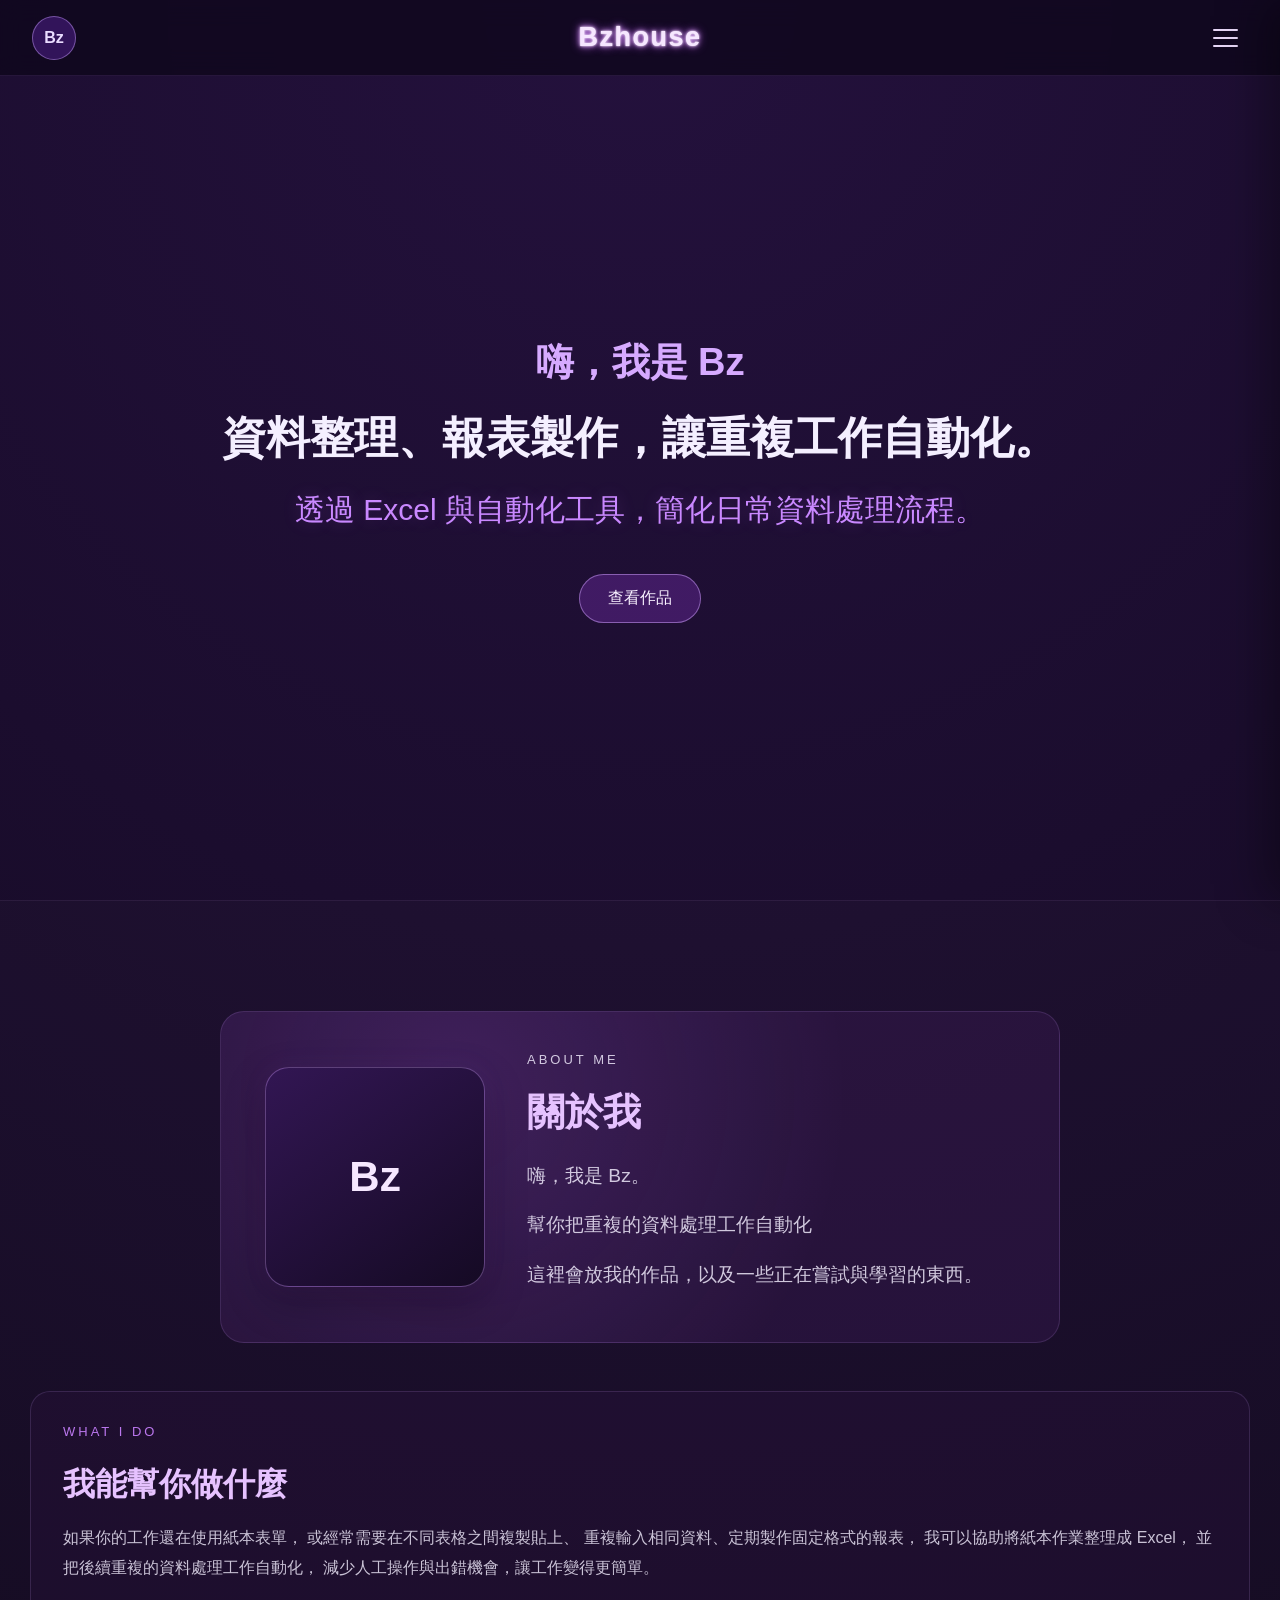
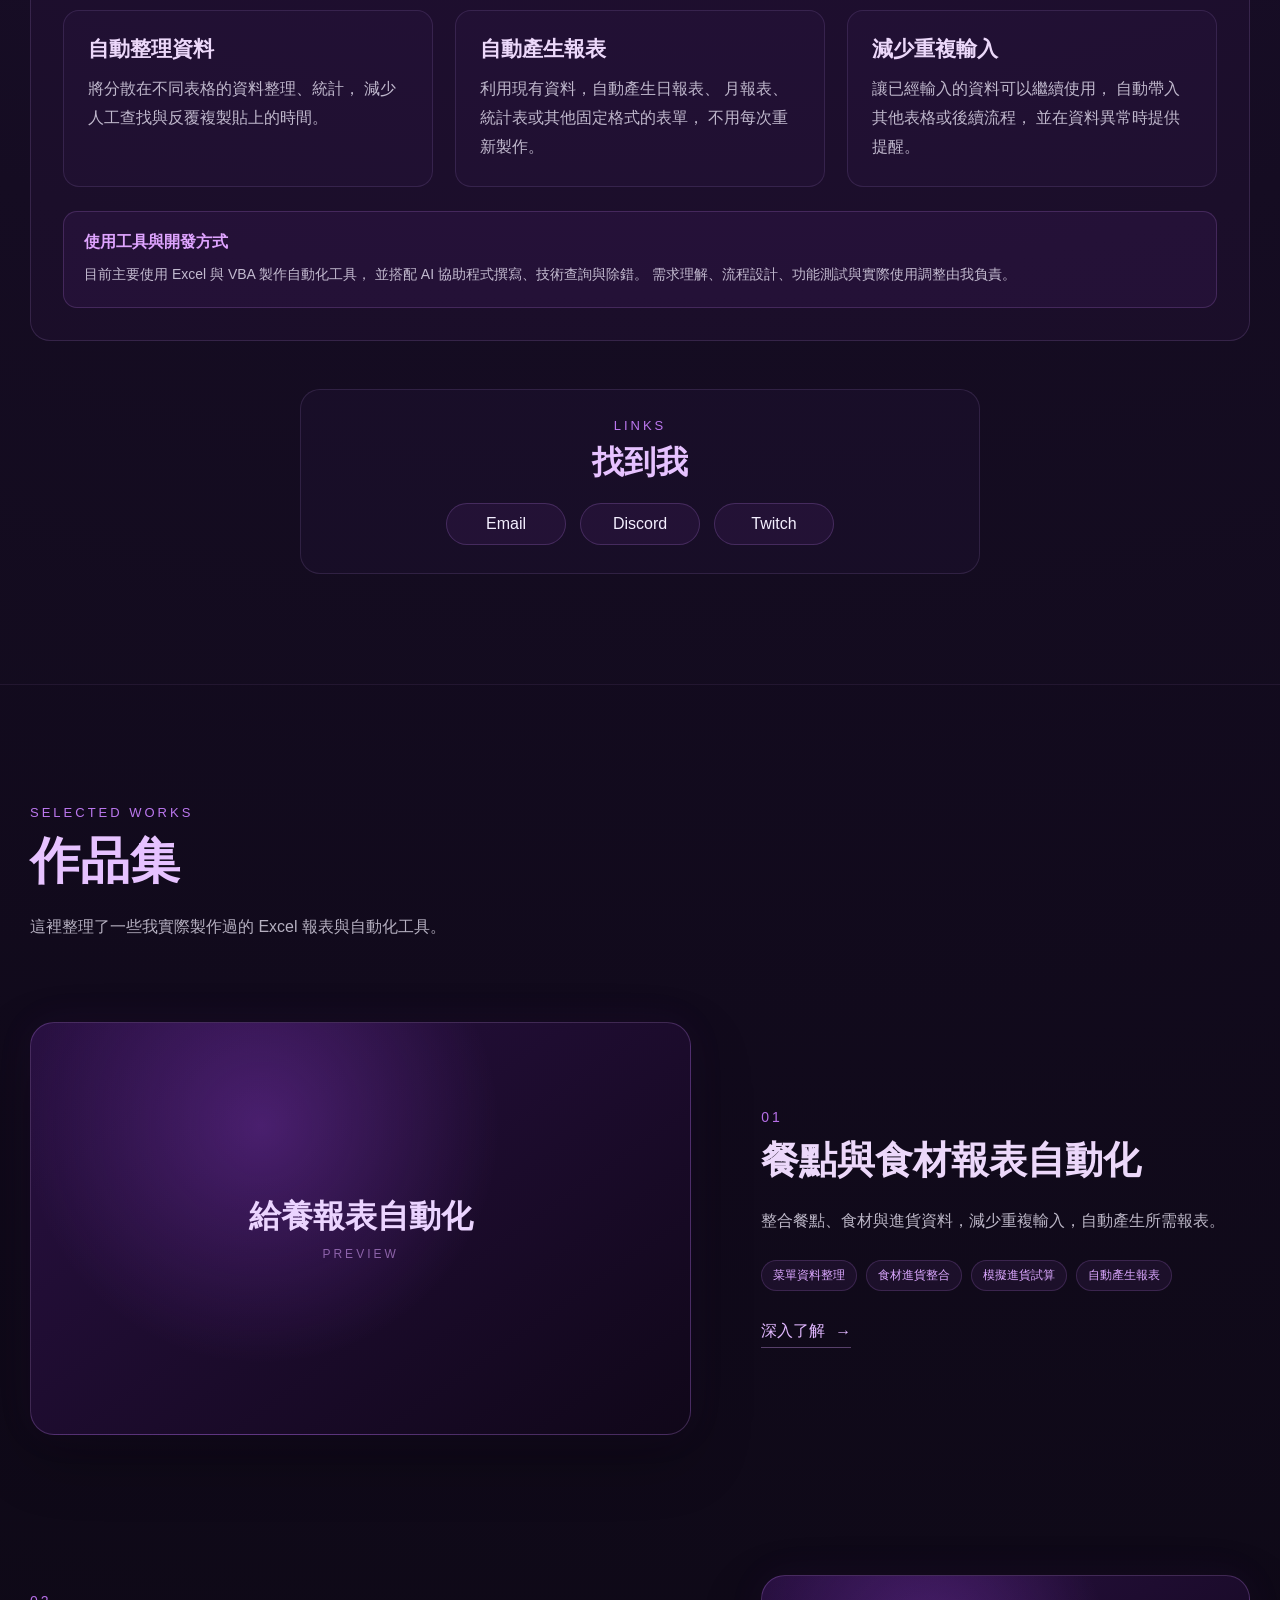
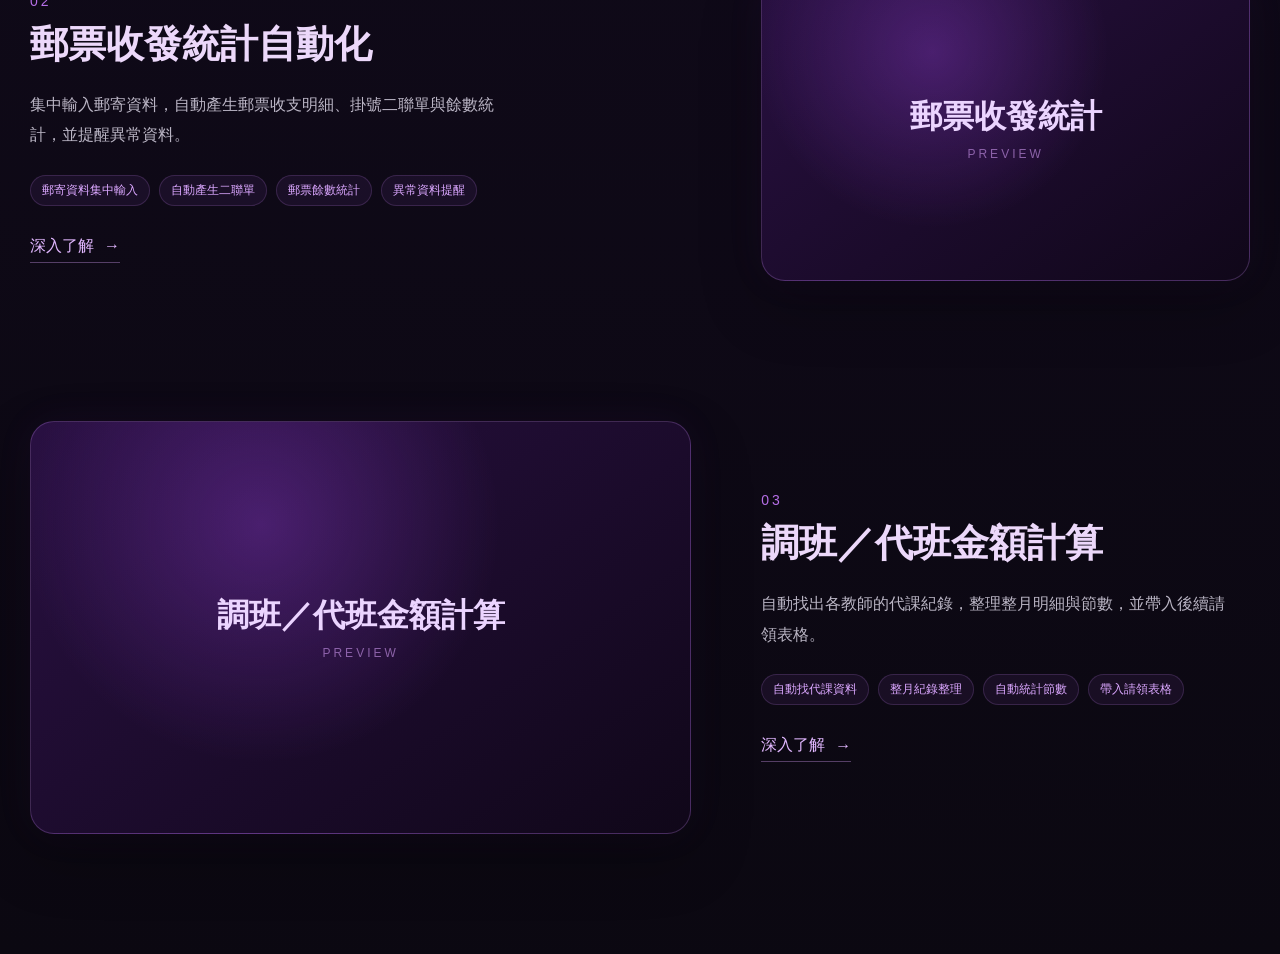
==== index.html @ 77f3b4a4 "Add files via upload" ====
<!DOCTYPE html>
<html lang="zh-Hant">

<head>
    <meta charset="UTF-8">

    <meta
        name="viewport"
        content="width=device-width, initial-scale=1.0"
    >

    <title>Bzhouse</title>

    <link
        rel="stylesheet"
        href="style.css"
    >
</head>


<body>

    <!-- ========================================
         Header
    ========================================= -->
    <header class="header">

        <!-- 左上 Logo -->
        <a
            href="https://bzhouse.github.io/"
            class="logo"
            aria-label="回到首頁"
        >
            Bz
        </a>


        <!-- 中間網站名稱 -->
        <a
            href="https://bzhouse.github.io/"
            class="site-name"
        >
            Bzhouse
        </a>


        <!-- 右上選單 -->
        <button
            class="menu-button"
            id="menuButton"
            aria-label="開啟選單"
            aria-expanded="false"
            aria-controls="sideMenu"
        >
            <span></span>
            <span></span>
            <span></span>
        </button>

    </header>



    <!-- ========================================
         側邊選單遮罩
    ========================================= -->
    <div
        class="menu-overlay"
        id="menuOverlay"
    ></div>



    <!-- ========================================
         右側選單
    ========================================= -->
    <aside
        class="side-menu"
        id="sideMenu"
    >

        <div class="side-menu-header">

            <span>Bzhouse</span>

            <button
                class="close-menu-button"
                id="closeMenuButton"
                aria-label="關閉選單"
            >
                ×
            </button>

        </div>


        <nav class="side-menu-nav">

            <a href="https://bzhouse.github.io/">
                首頁
            </a>

            <a href="#about">
                關於我
            </a>

            <a href="#projects">
                作品集
            </a>


            <!-- 外觀設定 -->
            <button
                class="appearance-button"
                id="appearanceButton"
                type="button"
            >
                外觀設定

                <span>⚙</span>
            </button>


            <div
                class="appearance-panel"
                id="appearancePanel"
            >

                <!-- 背景顏色 -->
                <div class="theme-group">

                    <p>背景顏色</p>

                    <div
                        class="color-options"
                        id="backgroundOptions"
                    >

                        <button
                            class="color-dot background-dot active"
                            data-background="purple"
                            aria-label="深紫色背景"
                            title="深紫色"
                        ></button>

                        <button
                            class="color-dot background-dot bg-black"
                            data-background="black"
                            aria-label="黑色背景"
                            title="黑色"
                        ></button>

                        <button
                            class="color-dot background-dot bg-blue"
                            data-background="blue"
                            aria-label="深藍色背景"
                            title="深藍色"
                        ></button>

                        <button
                            class="color-dot background-dot bg-green"
                            data-background="green"
                            aria-label="深綠色背景"
                            title="深綠色"
                        ></button>

                        <button
                            class="color-dot background-dot bg-light"
                            data-background="light"
                            aria-label="淺色背景"
                            title="淺色"
                        ></button>

                    </div>

                </div>


                <!-- 文字顏色 -->
                <div class="theme-group">

                    <p>文字顏色</p>

                    <div
                        class="color-options"
                        id="textOptions"
                    >

                        <button
                            class="color-dot text-dot text-white active"
                            data-text="white"
                            aria-label="白色文字"
                            title="白色"
                        ></button>

                        <button
                            class="color-dot text-dot text-purple"
                            data-text="purple"
                            aria-label="淡紫色文字"
                            title="淡紫色"
                        ></button>

                        <button
                            class="color-dot text-dot text-yellow"
                            data-text="yellow"
                            aria-label="淡黃色文字"
                            title="淡黃色"
                        ></button>

                        <button
                            class="color-dot text-dot text-green"
                            data-text="green"
                            aria-label="淡綠色文字"
                            title="淡綠色"
                        ></button>

                        <button
                            class="color-dot text-dot text-black"
                            data-text="black"
                            aria-label="黑色文字"
                            title="黑色"
                        ></button>

                    </div>

                </div>


                <button
                    class="reset-theme-button"
                    id="resetThemeButton"
                    type="button"
                >
                    恢復預設
                </button>

            </div>

        </nav>

    </aside>



    <!-- ========================================
         網站主要內容
    ========================================= -->
    <main>


        <!-- ========================================
             Hero
        ========================================= -->
        <section
            class="hero"
            id="home"
        >

            <div class="hero-content">

                <p class="hello">
                    嗨，我是 Bz
                </p>

                <h1>
                    資料整理、報表製作，讓重複工作自動化。
                    <br>

                    <span>
                        透過 Excel 與自動化工具，簡化日常資料處理流程。
                    </span>
                </h1>


                <a
                    href="#projects"
                    class="hero-button"
                >
                    查看作品
                </a>

            </div>

        </section>



        <!-- ========================================
             關於我
        ========================================= -->
        <section
            class="about-section"
            id="about"
        >

            <div class="about-container">


                <!-- ========================================
                     左側：關於我
                ========================================= -->
                <div class="about-profile">


                    <!-- 之後換成照片 / Logo -->
                    <div class="about-photo">
                        <span>Bz</span>
                    </div>


                    <div class="about-intro">

                        <p class="section-label">
                            ABOUT ME
                        </p>

                        <h2>
                            關於我
                        </h2>


                        <p>
                            嗨，我是 Bz。
                        </p>


                        <p>
                            幫你把重複的資料處理工作自動化
                        </p>


                        <p>
                            這裡會放我的作品，以及一些正在嘗試與學習的東西。
                        </p>

                    </div>

                </div>



                <!-- ========================================
                     右側：工具與技能
                ========================================= -->
                
                <div class="skills-card">

                    <p class="section-label">
                        WHAT I DO
                    </p>

                    <h2>
                        我能幫你做什麼
                    </h2>

                    <p class="skills-intro">
                        如果你的工作還在使用紙本表單，
                        或經常需要在不同表格之間複製貼上、
                        重複輸入相同資料、定期製作固定格式的報表，
                        我可以協助將紙本作業整理成 Excel，
                        並把後續重複的資料處理工作自動化，
                        減少人工操作與出錯機會，讓工作變得更簡單。
                    </p>


                    <!-- 資料整理 -->
                    <div class="skill-detail">

                        <div class="skill-heading">

                            <h3>
                                自動整理資料
                            </h3>

                        </div>

                        <p>
                            將分散在不同表格的資料整理、統計，
                            減少人工查找與反覆複製貼上的時間。
                        </p>

                    </div>


                    <!-- 自動產生報表 -->
                    <div class="skill-detail">

                        <div class="skill-heading">

                            <h3>
                                自動產生報表
                            </h3>

                        </div>

                        <p>
                            利用現有資料，自動產生日報表、
                            月報表、統計表或其他固定格式的表單，
                            不用每次重新製作。
                        </p>

                    </div>


                    <!-- 減少重複輸入 -->
                    <div class="skill-detail">

                        <div class="skill-heading">

                            <h3>
                                減少重複輸入
                            </h3>

                        </div>

                        <p>
                            讓已經輸入的資料可以繼續使用，
                            自動帶入其他表格或後續流程，
                            並在資料異常時提供提醒。
                        </p>

                    </div>


                    <!-- 使用工具與開發方式 -->
                    <div class="ai-note">

                        <div class="ai-note-title">
                            使用工具與開發方式
                        </div>

                        <p>
                            目前主要使用 Excel 與 VBA 製作自動化工具，
                            並搭配 AI 協助程式撰寫、技術查詢與除錯。
                            需求理解、流程設計、功能測試與實際使用調整由我負責。
                        </p>

                    </div>

                </div>




                <!-- ========================================
                     下方：找到我
                ========================================= -->
                <div class="contact-card">

                    <p class="section-label">
                        LINKS
                    </p>

                    <h2>
                        找到我
                    </h2>


                    <div class="contact-links">

                        <a
                            href="#"
                            id="copyEmail"
                            data-email="k2875633@gmail.com"
                        >
                            Email
                        </a>

                        <a
                            href="https://discord.com/users/287235722673651712"
                            target="_blank"
                            rel="noopener noreferrer"
                        >
                            Discord
                        </a>

                        <a
                            href="https://www.twitch.tv/bzgamehouse"
                            target="_blank"
                            rel="noopener noreferrer"
                        >
                            Twitch
                        </a>

                    </div>

                </div>

            </div>

        </section>



        <!-- ========================================
     作品集
======================================== -->
<section class="projects-section" id="projects">

    <div class="projects-container">

        <!-- ===== 區塊標題 ===== -->
        <div class="projects-header">

            <p class="section-label">
                SELECTED WORKS
            </p>

            <h2>
                作品集
            </h2>

            <p class="projects-description">
                這裡整理了一些我實際製作過的 Excel 報表與自動化工具。
            </p>

        </div>



        <!-- ========================================
             作品 01：給養報表自動化
        ========================================= -->
        <article class="project-item">

            <div class="project-preview">

                <div class="project-placeholder">
                    <span>給養報表自動化</span>
                    <small>Preview</small>
                </div>

            </div>


            <div class="project-content">

                <p class="project-number">
                    01
                </p>

                <h3>
                    餐點與食材報表自動化
                </h3>

                <p class="project-summary">
                    整合餐點、食材與進貨資料，減少重複輸入，自動產生所需報表。
                </p>


                <div class="project-tags">

                    <span>菜單資料整理</span>
                    <span>食材進貨整合</span>
                    <span>模擬進貨試算</span>
                    <span>自動產生報表</span>

                </div>


                <a
                    class="project-link"
                    href="projects/food-report.html"
                >
                    深入了解
                    <span>→</span>
                </a>

            </div>

        </article>



        <!-- ========================================
             作品 02：郵票收發統計
        ========================================= -->
        <article class="project-item project-reverse">

            <div class="project-preview">

                <div class="project-placeholder">
                    <span>郵票收發統計</span>
                    <small>Preview</small>
                </div>

            </div>


            <div class="project-content">

                <p class="project-number">
                    02
                </p>

                <h3>
                    郵票收發統計自動化
                </h3>

                <p class="project-summary">
                    集中輸入郵寄資料，自動產生郵票收支明細、掛號二聯單與餘數統計，並提醒異常資料。
                </p>


                <div class="project-tags">

                    <span>郵寄資料集中輸入</span>
                    <span>自動產生二聯單</span>
                    <span>郵票餘數統計</span>
                    <span>異常資料提醒</span>

                </div>


                <a
                    class="project-link"
                    href="projects/postage-report.html"
                >
                    深入了解
                    <span>→</span>
                </a>

            </div>

        </article>



        <!-- ========================================
             作品 03：調班／代班金額計算
        ========================================= -->
        <article class="project-item">

            <div class="project-preview">

                <div class="project-placeholder">
                    <span>調班／代班金額計算</span>
                    <small>Preview</small>
                </div>

            </div>


            <div class="project-content">

                <p class="project-number">
                    03
                </p>

                <h3>
                    調班／代班金額計算
                </h3>

                <p class="project-summary">
                    自動找出各教師的代課紀錄，整理整月明細與節數，並帶入後續請領表格。
                </p>


                <div class="project-tags">

                    <span>自動找代課資料</span>
                    <span>整月紀錄整理</span>
                    <span>自動統計節數</span>
                    <span>帶入請領表格</span>

                </div>


                <a
                    class="project-link"
                    href="projects/substitute-report.html"
                >
                    深入了解
                    <span>→</span>
                </a>

            </div>

        </article>

    </div>

</section>

    </main>



    <!-- JavaScript -->
    <script src="main.js"></script>

</body>

</html>
---- style.css ----
/* ========================================
   Bzhouse 全站基本設定
======================================== */

:root {
    --page-background:
        radial-gradient(
            circle at top,
            #24113d 0%,
            #12091f 45%,
            #09060f 100%
        );

    --text-main: #f4efff;
}


* {
    margin: 0;
    padding: 0;
    box-sizing: border-box;
}


html {
    scroll-behavior: smooth;
}


body {
    min-height: 100vh;

    font-family:
        "Microsoft JhengHei",
        "Noto Sans TC",
        Arial,
        sans-serif;

    color: var(--text-main);

    background: var(--page-background);

    transition:
        background 0.35s ease,
        color 0.35s ease;
}



/* ========================================
   Header
======================================== */

.header {
    width: 100%;
    height: 76px;

    position: fixed;
    top: 0;
    left: 0;

    z-index: 1000;

    display: grid;

    grid-template-columns:
        1fr
        auto
        1fr;

    align-items: center;

    padding:
        0
        32px;

    background:
        rgba(15, 7, 27, 0.78);

    backdrop-filter:
        blur(12px);

    border-bottom:
        1px solid rgba(190, 130, 255, 0.12);

    transform:
        translateY(0);

    transition:
        transform 0.3s ease;
}


/* Header 往下捲時收起 */

.header.header-hidden {
    transform:
        translateY(-100%);
}



/* ========================================
   左上 Logo
======================================== */

.logo {
    width: 44px;
    height: 44px;

    display: flex;

    justify-content: center;
    align-items: center;

    border-radius: 50%;

    text-decoration: none;

    font-size: 16px;
    font-weight: bold;

    color: #eadcff;

    background:
        #32145a;

    border:
        1px solid rgba(205, 162, 255, 0.45);

    transition:
        transform 0.2s ease,
        box-shadow 0.2s ease;
}


.logo:hover {
    transform:
        scale(1.06);

    box-shadow:
        0 0 14px rgba(183, 104, 255, 0.55);
}



/* ========================================
   Bzhouse 發光文字
======================================== */

.site-name {
    text-decoration: none;

    font-size: 27px;
    font-weight: 800;

    letter-spacing: 1.5px;

    color: #f6e7ff;

    text-shadow:
        0 0 2px #ffffff,
        0 0 5px #e7b1ff,
        0 0 10px rgba(191, 91, 255, 0.95);

    transition:
        color 0.25s ease,
        text-shadow 0.25s ease,
        transform 0.25s ease;
}


.site-name:hover {
    color: #ffffff;

    text-shadow:
        0 0 2px #ffffff,
        0 0 6px #efc9ff,
        0 0 12px rgba(202, 112, 255, 1);

    transform:
        scale(1.03);
}



/* ========================================
   漢堡選單按鈕
======================================== */

.menu-button {
    justify-self: end;

    width: 46px;
    height: 46px;

    display: flex;

    flex-direction: column;

    justify-content: center;
    align-items: center;

    gap: 6px;

    border: none;

    border-radius: 10px;

    background: transparent;

    cursor: pointer;
}


.menu-button span {
    width: 25px;
    height: 2px;

    border-radius: 10px;

    background:
        #e7d7f7;

    transition:
        0.25s ease;
}


.menu-button:hover {
    background:
        rgba(183, 104, 255, 0.1);
}


.menu-button:hover span {
    background:
        #cb8cff;

    box-shadow:
        0 0 8px rgba(190, 105, 255, 0.8);
}



/* ========================================
   Hero 首頁第一畫面
======================================== */

.hero {
    min-height: 100vh;

    display: flex;

    justify-content: center;
    align-items: center;

    padding:
        120px
        30px
        60px;

    text-align: center;
}



.hero-content {
    width: 100%;
    max-width: 1100px;
}



.hello {
    margin-bottom: 20px;

    font-size:
        clamp(
            24px,
            3vw,
            38px
        );

    color:
        #d6aaff;

    font-weight: 600;
}




.hero h1 {
    font-size:
        clamp(28px, 3.4vw, 44px);

    line-height: 1.4;

    font-weight: 700;

    color:
        var(--text-main);

    text-wrap: balance;
}





.hero h1 span {
    display: block;

    margin-top: 18px;

    font-size:
        clamp(22px, 2.4vw, 30px);

    line-height: 1.5;

    font-weight: 500;

    color:
        #c988ff;

    text-shadow:
        0 0 18px rgba(190, 105, 255, 0.2);
}




/* ========================================
   查看作品按鈕
======================================== */

.hero-button {
    display: inline-block;

    margin-top: 42px;

    padding:
        13px
        28px;

    border-radius: 999px;

    text-decoration: none;

    color:
        #f8f1ff;

    background:
        rgba(137, 55, 203, 0.32);

    border:
        1px solid rgba(210, 164, 255, 0.5);

    transition:
        transform 0.2s ease,
        background 0.2s ease,
        box-shadow 0.2s ease;
}


.hero-button:hover {
    transform:
        translateY(-2px);

    background:
        rgba(157, 70, 224, 0.46);

    box-shadow:
        0 0 22px rgba(181, 95, 255, 0.28);
}



/* ========================================
   關於我區域
======================================== */

.about-section {
    padding:
        110px
        30px;

    border-top:
        1px solid rgba(210, 164, 255, 0.08);

    background:
        rgba(255, 255, 255, 0.012);
}


.about-container {
    width: 100%;

    max-width: 1250px;

    margin:
        0
        auto;

    display: grid;

    grid-template-columns:
        1.15fr
        0.85fr;

    gap:
        50px
        60px;

    align-items: start;
}



/* ========================================
   左側：關於我
======================================== */

.about-profile {
    display: grid;

    grid-template-columns:
        190px
        1fr;

    gap: 36px;

    align-items: center;

    align-self: center;

    padding:
        30px
        0;
        
}



/* 暫時的 Bz 圖片 */

.about-photo {
    width: 190px;

    aspect-ratio: 1;

    display: flex;

    justify-content: center;
    align-items: center;

    border-radius: 24px;

    font-size: 42px;
    font-weight: 800;

    color:
        #f6e7ff;

    background:
        linear-gradient(
            145deg,
            #321653,
            #150a24
        );

    border:
        1px solid rgba(211, 160, 255, 0.35);

    box-shadow:
        0 15px 40px rgba(0, 0, 0, 0.25),
        0 0 24px rgba(174, 76, 255, 0.08);
}



/* 小英文標題 */

.section-label {
    margin-bottom: 8px;

    font-size: 13px;

    letter-spacing: 3px;

    color:
        #bb77ee;
}



/* 關於我標題 */

.about-intro h2,
.skills-card h2,
.contact-card h2 {
    margin-bottom: 24px;

    font-size: 32px;

    color:
        #e6c2ff;
}



/* 關於我內文 */

.about-intro p {
    margin-bottom: 14px;

    line-height: 1.9;

    color:
        var(--text-main);

    opacity: 0.82;
}



/* ========================================
   右側：工具與技能
======================================== */

.skills-card {
    padding:
        32px;

    border-radius: 20px;

    background:
        rgba(105, 48, 145, 0.08);

    border:
        1px solid rgba(210, 164, 255, 0.15);
}



/* 技能項目 */

.skill-detail {
    padding:
        24px
        0;

    border-bottom:
        1px solid rgba(210, 164, 255, 0.11);
}


.skill-heading {
    display: flex;

    justify-content: space-between;
    align-items: center;

    gap: 20px;

    margin-bottom: 12px;
}


.skill-heading h3 {
    font-size: 21px;

    color:
        #ecd8fa;
}



/* 技能右側小標籤 */

.skill-badge {
    flex-shrink: 0;

    padding:
        5px
        10px;

    border-radius: 999px;

    font-size: 12px;

    color:
        #dda7ff;

    background:
        rgba(176, 87, 235, 0.09);

    border:
        1px solid rgba(205, 140, 255, 0.2);
}


.skill-detail p {
    line-height: 1.8;

    color:
        var(--text-main);

    opacity: 0.75;
}



/* ========================================
   我能幫你做什麼：介紹文字
======================================== */

.skills-intro {
    margin-bottom: 8px;

    line-height: 1.85;

    color: var(--text-main);

    opacity: 0.8;
}



/* ========================================
   AI 輔助說明
======================================== */

.ai-note {
    margin-top: 26px;

    padding:
        20px;

    border-radius: 14px;

    background:
        rgba(157, 73, 215, 0.08);

    border:
        1px solid rgba(207, 142, 255, 0.18);
}


.ai-note-title {
    margin-bottom: 9px;

    font-size: 16px;
    font-weight: 700;

    color:
        #dfa4ff;
}


.ai-note p {
    line-height: 1.8;

    font-size: 14px;

    color:
        var(--text-main);

    opacity: 0.76;
}



/* ========================================
   下方：找到我
======================================== */

.contact-card {
    grid-column:
        1 / -1;

    width: 100%;

    max-width: 680px;

    justify-self: center;

    padding:
        28px
        32px;

    text-align: center;

    border-radius: 20px;

    background:
        rgba(105, 48, 145, 0.06);

    border:
        1px solid rgba(210, 164, 255, 0.13);
}


.contact-card h2 {
    margin-bottom: 18px;
}



/* Email / Tasker / GitHub */

.contact-links {
    display: flex;

    justify-content: center;
    align-items: center;

    flex-wrap: wrap;

    gap: 14px;
}


.contact-links a {
    min-width: 120px;

    padding:
        11px
        22px;

    border-radius: 999px;

    text-decoration: none;

    color:
        var(--text-main);

    background:
        rgba(169, 78, 225, 0.08);

    border:
        1px solid rgba(208, 142, 255, 0.2);

    transition:
        transform 0.2s ease,
        color 0.2s ease,
        background 0.2s ease,
        box-shadow 0.2s ease;
}


.contact-links a:hover {
    transform:
        translateY(-2px);

    color:
        #f2d8ff;

    background:
        rgba(179, 83, 235, 0.16);

    box-shadow:
        0 0 16px rgba(184, 86, 255, 0.12);
}



/* ========================================
   作品集
======================================== */

.projects-section {
    padding:
        120px
        30px;

    border-top:
        1px solid rgba(210, 164, 255, 0.08);

    background:
        rgba(255, 255, 255, 0.008);
}


.projects-container {
    width: 100%;

    max-width: 1250px;

    margin:
        0
        auto;
}



/* ========================================
   作品集標題
======================================== */

.projects-header {
    max-width: 650px;

    margin-bottom: 80px;
}


.projects-header h2 {
    margin-bottom: 18px;

    font-size:
        clamp(
            34px,
            4vw,
            50px
        );

    color:
        #e6c2ff;
}


.projects-description {
    line-height: 1.8;

    color:
        var(--text-main);

    opacity: 0.72;
}



/* ========================================
   單一作品
======================================== */

.project-item {
    display: grid;

    grid-template-columns:
        1.15fr
        0.85fr;

    gap: 70px;

    align-items: center;

    margin-bottom: 140px;
}


.project-item:last-child {
    margin-bottom: 0;
}



/* 第二個作品左右交換 */

.project-reverse .project-preview {
    order: 2;
}


.project-reverse .project-content {
    order: 1;
}



/* ========================================
   作品預覽
======================================== */

.project-preview {
    width: 100%;
}


.project-placeholder {
    width: 100%;

    aspect-ratio:
        16 / 10;

    display: flex;

    flex-direction: column;

    justify-content: center;
    align-items: center;

    gap: 8px;

    border-radius: 24px;

    overflow: hidden;

    color:
        #f4e8ff;

    background:
        radial-gradient(
            circle at 35% 25%,
            rgba(151, 65, 219, 0.34),
            transparent 45%
        ),
        linear-gradient(
            145deg,
            #291042,
            #100719
        );

    border:
        1px solid rgba(207, 146, 255, 0.24);

    box-shadow:
        0 24px 60px rgba(0, 0, 0, 0.25),
        0 0 40px rgba(160, 70, 220, 0.06);

    transition:
        transform 0.35s ease,
        border-color 0.35s ease,
        box-shadow 0.35s ease;
}


.project-placeholder:hover {
    transform:
        translateY(-5px);

    border-color:
        rgba(211, 155, 255, 0.42);

    box-shadow:
        0 30px 70px rgba(0, 0, 0, 0.3),
        0 0 42px rgba(166, 75, 225, 0.1);
}


.project-placeholder span {
    font-size:
        clamp(
            22px,
            2.5vw,
            34px
        );

    font-weight: 700;

    color:
        #ebd4ff;
}


.project-placeholder small {
    font-size: 12px;

    letter-spacing: 3px;

    text-transform: uppercase;

    color:
        #b785d7;

    opacity: 0.7;
}



/* ========================================
   作品文字內容
======================================== */

.project-content {
    max-width: 470px;
}


.project-number {
    margin-bottom: 10px;

    font-size: 14px;

    letter-spacing: 3px;

    color:
        #b76fe8;
}


.project-content h3 {
    margin-bottom: 20px;

    font-size:
        clamp(
            27px,
            3vw,
            38px
        );

    line-height: 1.35;

    color:
        #ecd8fa;
}


.project-summary {
    margin-bottom: 24px;

    line-height: 1.9;

    color:
        var(--text-main);

    opacity: 0.75;
}



/* ========================================
   作品標籤
======================================== */

.project-tags {
    display: flex;

    flex-wrap: wrap;

    gap: 9px;

    margin-bottom: 30px;
}


.project-tags span {
    padding:
        6px
        11px;

    border-radius: 999px;

    font-size: 12px;

    color:
        #dba7ff;

    background:
        rgba(176, 87, 235, 0.08);

    border:
        1px solid rgba(205, 140, 255, 0.17);
}



/* ========================================
   深入了解
======================================== */

.project-link {
    display: inline-flex;

    align-items: center;

    gap: 10px;

    padding-bottom: 5px;

    color:
        #e1b7ff;

    text-decoration: none;

    border-bottom:
        1px solid rgba(220, 164, 255, 0.35);

    transition:
        color 0.2s ease,
        gap 0.2s ease,
        border-color 0.2s ease;
}


.project-link:hover {
    gap: 15px;

    color:
        #f1d9ff;

    border-color:
        rgba(232, 192, 255, 0.8);
}



/* ========================================
   作品集手機版
======================================== */

@media (max-width: 850px) {

    .projects-section {
        padding:
            90px
            20px;
    }


    .projects-header {
        margin-bottom: 60px;
    }


    .project-item {
        grid-template-columns:
            1fr;

        gap: 35px;

        margin-bottom: 100px;
    }


    .project-reverse .project-preview,
    .project-reverse .project-content {
        order: initial;
    }


    .project-content {
        max-width: none;
    }

}


/* ========================================
   側邊選單背景遮罩
======================================== */

.menu-overlay {
    position: fixed;

    inset: 0;

    z-index: 1500;

    background:
        rgba(5, 2, 10, 0.62);

    backdrop-filter:
        blur(2px);

    opacity: 0;

    visibility: hidden;

    transition:
        opacity 0.3s ease,
        visibility 0.3s ease;
}


.menu-overlay.show {
    opacity: 1;

    visibility: visible;
}



/* ========================================
   右側滑出選單
======================================== */

.side-menu {
    position: fixed;

    top: 0;
    right: 0;

    z-index: 2000;

    width:
        min(360px, 88vw);

    height: 100vh;

    padding:
        26px
        28px;

    background:
        rgba(20, 9, 34, 0.97);

    border-left:
        1px solid rgba(202, 140, 255, 0.22);

    box-shadow:
        -15px 0 45px rgba(0, 0, 0, 0.35);

    transform:
        translateX(100%);

    transition:
        transform 0.35s ease;
}


.side-menu.open {
    transform:
        translateX(0);
}



/* ========================================
   側邊選單上方
======================================== */

.side-menu-header {
    display: flex;

    justify-content: space-between;
    align-items: center;

    padding-bottom: 22px;

    border-bottom:
        1px solid rgba(225, 190, 255, 0.12);
}


.side-menu-header span {
    font-size: 24px;

    font-weight: 800;

    color:
        #f6e7ff;

    text-shadow:
        0 0 2px #ffffff,
        0 0 5px #e7b1ff,
        0 0 10px rgba(191, 91, 255, 0.95);
}



/* ========================================
   X 關閉按鈕
======================================== */

.close-menu-button {
    width: 42px;
    height: 42px;

    border: none;

    border-radius: 10px;

    background:
        transparent;

    color:
        #e7d7f7;

    font-size: 32px;

    line-height: 1;

    cursor: pointer;

    transition:
        background 0.2s ease,
        color 0.2s ease;
}


.close-menu-button:hover {
    color:
        #ffffff;

    background:
        rgba(192, 100, 255, 0.14);
}



/* ========================================
   側邊選單內容
======================================== */

.side-menu-nav {
    display: flex;

    flex-direction: column;

    gap: 8px;

    margin-top: 28px;
}


.side-menu-nav a,
.appearance-button {
    width: 100%;

    display: flex;

    justify-content: space-between;
    align-items: center;

    padding:
        15px
        16px;

    border: none;

    border-radius: 10px;

    background:
        transparent;

    color:
        #eee5f6;

    text-decoration: none;

    font-family: inherit;
    font-size: 17px;

    text-align: left;

    cursor: pointer;

    transition:
        background 0.2s ease,
        color 0.2s ease,
        padding-left 0.2s ease;
}


.side-menu-nav a:hover,
.appearance-button:hover {
    padding-left: 21px;

    color:
        #e6baff;

    background:
        rgba(187, 103, 255, 0.10);
}



/* 選單打開時禁止背景捲動 */

body.menu-open {
    overflow: hidden;
}



/* ========================================
   外觀設定
======================================== */

.appearance-panel {
    max-height: 0;

    overflow: hidden;

    opacity: 0;

    padding:
        0
        16px;

    transition:
        max-height 0.35s ease,
        opacity 0.25s ease,
        padding 0.35s ease;
}


.appearance-panel.open {
    max-height: 350px;

    opacity: 1;

    padding:
        14px
        16px
        18px;
}


.theme-group {
    margin-bottom: 20px;
}


.theme-group p {
    margin-bottom: 10px;

    color:
        #cfc3da;

    font-size: 14px;
}


.color-options {
    display: flex;

    flex-wrap: wrap;

    gap: 12px;
}



/* ========================================
   顏色圓點
======================================== */

.color-dot {
    width: 30px;
    height: 30px;

    border-radius: 50%;

    border:
        2px solid transparent;

    cursor: pointer;

    transition:
        transform 0.2s ease,
        border-color 0.2s ease,
        opacity 0.2s ease,
        box-shadow 0.2s ease;
}


.color-dot:hover {
    transform:
        scale(1.12);
}


.color-dot.active {
    border-color:
        #ffffff;

    box-shadow:
        0 0 0 2px #a954e8;
}



/* 不允許選擇 */

.color-dot:disabled {
    opacity: 0.18;

    cursor: not-allowed;

    transform: none;
}



/* ========================================
   背景色色票
======================================== */

.background-dot {
    background:
        #180b29;
}


.bg-black {
    background:
        #080808;
}


.bg-blue {
    background:
        #07162b;
}


.bg-green {
    background:
        #082119;
}


.bg-light {
    background:
        #eee9f2;
}



/* ========================================
   文字色色票
======================================== */

.text-white {
    background:
        #f4efff;
}


.text-purple {
    background:
        #d9a7ff;
}


.text-yellow {
    background:
        #ffe89c;
}


.text-green {
    background:
        #a8f0c6;
}


.text-black {
    background:
        #15121a;
}



/* ========================================
   恢復預設
======================================== */

.reset-theme-button {
    width: 100%;

    margin-top: 4px;

    padding:
        10px
        14px;

    border:
        1px solid rgba(210, 164, 255, 0.25);

    border-radius: 8px;

    background:
        rgba(180, 100, 255, 0.07);

    color:
        #d8c9e3;

    font-family: inherit;

    cursor: pointer;

    transition:
        background 0.2s ease,
        color 0.2s ease;
}


.reset-theme-button:hover {
    background:
        rgba(180, 100, 255, 0.15);

    color:
        #ffffff;
}



/* ========================================
   平板 / 手機 About
======================================== */

@media (max-width: 750px) {

    .about-section {
        padding:
            80px
            20px;
    }


    .about-container {
        grid-template-columns:
            1fr;

        gap: 32px;
    }


    .about-profile {
        grid-template-columns:
            1fr;

        gap: 28px;

        padding:
            10px
            4px;
    }


    .about-photo {
        width: 160px;

        margin:
            0
            auto;
    }


    .about-intro h2,
    .skills-card h2,
    .contact-card h2 {
        font-size: 28px;
    }


    .skills-card,
    .contact-card {
        padding:
            24px
            22px;
    }


    .contact-card {
        grid-column:
            auto;
    }


    .skill-heading {
        align-items:
            flex-start;
    }


    .contact-links {
        flex-direction: column;
    }


    .contact-links a {
        width: 100%;
    }

}



/* ========================================
   小螢幕
======================================== */

@media (max-width: 600px) {

    .header {
        height: 66px;

        padding:
            0
            18px;
    }


    .logo {
        width: 39px;
        height: 39px;

        font-size: 14px;
    }


    .site-name {
        font-size: 22px;
    }


    .hero {
        padding-left: 20px;
        padding-right: 20px;
    }


    .skill-heading {
        gap: 12px;
    }


    .skill-heading h3 {
        font-size: 19px;
    }


    .skill-badge {
        font-size: 11px;
    }

}



.next-project-section p {
    margin-bottom: 15px;

    font-size: 12px;

    letter-spacing: 4px;

    color:
        #b76fe8;
}


.next-project-section a {
    display: inline-flex;

    align-items: center;

    gap: 14px;

    font-size:
        clamp(
            25px,
            4vw,
            42px
        );

    font-weight: 700;

    color:
        #e7c8ff;

    text-decoration: none;

    transition:
        gap 0.25s ease,
        color 0.25s ease;
}


.next-project-section a:hover {
    gap: 23px;

    color:
        #f3e1ff;
}



/* ========================================
   詳細頁手機版
======================================== */

@media (max-width: 800px) {

    .project-detail-hero {
        padding:
            130px
            20px
            70px;
    }


    .project-detail-section,
    .next-project-section {
        padding:
            70px
            20px;
    }


    .back-projects {
        margin-bottom: 45px;
    }


    .detail-two-column {
        grid-template-columns:
            1fr;

        gap: 30px;
    }


    .detail-feature-grid {
        grid-template-columns:
            1fr;
    }


    .detail-feature-card {
        min-height: auto;
    }


    .detail-ai-box {
        padding:
            28px
            24px;
    }

}

/* ========================================
   Case Study 共用
======================================== */

.case-study {
    overflow: hidden;
}


.case-container {
    width: 100%;
    max-width: 1180px;

    margin:
        0
        auto;
}


.case-section {
    padding:
        110px
        30px;

    border-top:
        1px solid rgba(210, 164, 255, 0.07);
}


.case-highlight-section {
    background:
        rgba(255, 255, 255, 0.012);
}



/* ========================================
   Hero
======================================== */

.case-hero {
    padding:
        165px
        30px
        110px;
}


.case-hero h1 {
    max-width: 950px;

    margin-bottom: 28px;

    font-size:
        clamp(
            48px,
            7vw,
            82px
        );

    line-height: 1.15;

    color:
        #edd9ff;
}


.case-lead {
    max-width: 820px;

    margin-bottom: 32px;

    font-size:
        clamp(
            17px,
            2vw,
            21px
        );

    line-height: 1.95;

    color:
        var(--text-main);

    opacity: 0.73;
}


.back-projects {
    display: inline-block;

    margin-bottom: 65px;

    color:
        var(--text-main);

    text-decoration: none;

    opacity: 0.55;

    transition:
        color 0.2s ease,
        opacity 0.2s ease,
        transform 0.2s ease;
}


.back-projects:hover {
    color:
        #dba6ff;

    opacity: 1;

    transform:
        translateX(-4px);
}



/* ========================================
   標題
======================================== */

.case-heading {
    max-width: 760px;

    margin-bottom: 55px;
}


.case-heading h2,
.case-intro-grid h2,
.case-feature-copy h2 {
    margin-bottom: 22px;

    font-size:
        clamp(
            31px,
            4vw,
            48px
        );

    line-height: 1.3;

    color:
        #e7c8ff;
}


.case-heading > p:last-child,
.case-feature-copy > p,
.case-copy p {
    line-height: 1.95;

    color:
        var(--text-main);

    opacity: 0.73;
}


.case-feature-copy > p {
    margin-bottom: 18px;
}


.case-step {
    margin-bottom: 22px;

    font-size: 13px;

    letter-spacing: 3px;

    color:
        #a95adf;
}



/* ========================================
   專案背景
======================================== */

.case-intro-grid {
    display: grid;

    grid-template-columns:
        0.8fr
        1.2fr;

    gap: 90px;

    align-items: start;

    margin-bottom: 75px;
}


.case-copy p {
    margin-bottom: 22px;
}



/* ========================================
   演進流程
======================================== */

.evolution-flow {
    display: grid;

    grid-template-columns:
        1fr
        auto
        1fr
        auto
        1fr;

    gap: 20px;

    align-items: center;
}


.evolution-item {
    min-height: 190px;

    padding:
        28px;

    border-radius: 20px;

    background:
        rgba(112, 48, 154, 0.07);

    border:
        1px solid rgba(209, 151, 255, 0.14);
}


.evolution-item > span {
    display: block;

    margin-bottom: 30px;

    color:
        #ae60dd;

    font-size: 12px;

    letter-spacing: 2px;
}


.evolution-item strong {
    display: block;

    margin-bottom: 12px;

    font-size: 21px;

    color:
        #ead5f9;
}


.evolution-item p {
    line-height: 1.7;

    color:
        var(--text-main);

    opacity: 0.65;
}


.evolution-arrow {
    color:
        #b36be0;

    font-size: 25px;

    opacity: 0.65;
}



/* ========================================
   圖片
======================================== */

.case-figure {
    margin: 0;

    overflow: hidden;

    border-radius: 20px;

    background:
        rgba(28, 12, 44, 0.7);

    border:
        1px solid rgba(207, 146, 255, 0.16);

    box-shadow:
        0 20px 50px rgba(0, 0, 0, 0.22);
}


.case-figure img {
    width: 100%;

    display: block;
}


.case-figure figcaption {
    padding:
        13px
        17px;

    font-size: 13px;

    color:
        var(--text-main);

    opacity: 0.55;
}


.case-figure-large {
    width: 100%;
}


.image-pair {
    display: grid;

    grid-template-columns:
        1fr
        1fr;

    gap: 25px;
}


.figure-note {
    margin-top: 18px;

    font-size: 14px;

    color:
        var(--text-main);

    opacity: 0.5;
}



/* ========================================
   小畫面
======================================== */

.mini-process {
    display: grid;

    grid-template-columns:
        1fr
        auto
        1fr
        auto
        0.7fr;

    gap: 18px;

    align-items: center;

    margin-bottom: 55px;
}


.mini-screen {
    margin: 0;

    overflow: hidden;

    border-radius: 14px;

    background:
        rgba(38, 15, 57, 0.75);

    border:
        1px solid rgba(206, 148, 255, 0.16);
}


.mini-screen img {
    width: 100%;

    display: block;
}


.mini-screen figcaption {
    padding:
        10px
        13px;

    color:
        var(--text-main);

    font-size: 12px;

    opacity: 0.55;
}


.process-arrow {
    color:
        #b46be2;

    font-size: 24px;
}


.process-result {
    padding:
        25px;

    text-align: center;

    border-radius: 16px;

    background:
        rgba(129, 53, 178, 0.09);

    border:
        1px solid rgba(208, 150, 255, 0.16);
}


.process-result span {
    display: block;

    margin-bottom: 8px;

    font-size: 12px;

    color:
        #c07bea;
}


.process-result strong {
    color:
        #ead6f9;

    font-size: 21px;
}



/* ========================================
   設計決策
======================================== */

.design-note {
    max-width: 850px;

    margin:
        55px
        auto
        0;

    padding:
        30px
        34px;

    border-radius: 18px;

    background:
        rgba(122, 48, 170, 0.07);

    border-left:
        3px solid rgba(194, 105, 244, 0.55);
}


.design-note-label {
    margin-bottom: 12px;

    font-size: 11px;

    letter-spacing: 3px;

    color:
        #bd72e8;
}


.design-note h3 {
    margin-bottom: 15px;

    color:
        #e5c5f8;

    font-size: 22px;
}


.design-note p {
    margin-bottom: 12px;

    line-height: 1.8;

    color:
        var(--text-main);

    opacity: 0.69;
}


.design-note p:last-child {
    margin-bottom: 0;
}



/* ========================================
   文字＋圖片
======================================== */

.case-feature-grid {
    display: grid;

    grid-template-columns:
        0.85fr
        1.15fr;

    gap: 65px;

    align-items: center;
}



/* ========================================
   簡易流程
======================================== */

.simple-data-flow,
.inventory-flow {
    display: flex;

    justify-content: center;
    align-items: center;

    flex-wrap: wrap;

    gap: 14px;

    margin-bottom: 42px;
}


.simple-data-flow span,
.inventory-flow span {
    padding:
        10px
        16px;

    border-radius: 999px;

    color:
        #dfbcf5;

    background:
        rgba(147, 61, 196, 0.08);

    border:
        1px solid rgba(208, 146, 255, 0.16);
}


.simple-data-flow b,
.inventory-flow b {
    color:
        #9d54c6;

    font-weight: normal;
}



/* ========================================
   驗證／防呆
======================================== */

.validation-grid {
    display: grid;

    grid-template-columns:
        1fr
        1fr;

    gap: 55px;

    align-items: center;

    margin-top: 55px;
}


.validation-copy h3 {
    margin-bottom: 15px;

    font-size: 25px;

    color:
        #e2c2f5;
}


.validation-copy p:last-child {
    line-height: 1.85;

    color:
        var(--text-main);

    opacity: 0.7;
}


.validation-images {
    display: grid;

    grid-template-columns:
        1fr
        1fr;

    gap: 16px;
}



/* ========================================
   警告功能
======================================== */

.warning-feature {
    display: grid;

    grid-template-columns:
        minmax(250px, 0.8fr)
        1.2fr;

    gap: 35px;

    align-items: center;

    margin-top: 35px;

    padding:
        28px;

    border-radius: 18px;

    background:
        rgba(126, 52, 171, 0.05);

    border:
        1px solid rgba(211, 157, 255, 0.1);
}


.warning-feature h3 {
    margin-bottom: 12px;

    color:
        #e2c4f5;
}


.warning-feature p {
    line-height: 1.8;

    color:
        var(--text-main);

    opacity: 0.68;
}



/* ========================================
   文件產生
======================================== */

.document-block {
    display: grid;

    grid-template-columns:
        0.65fr
        1.35fr;

    gap: 55px;

    margin-bottom: 90px;
}


.document-block:last-child {
    margin-bottom: 0;
}


.document-block-secondary {
    padding-top: 75px;

    border-top:
        1px solid rgba(210, 164, 255, 0.08);
}


.document-number {
    display: block;

    margin-bottom: 20px;

    color:
        #ad61d8;

    font-size: 13px;

    letter-spacing: 2px;
}


.document-copy h3 {
    margin-bottom: 15px;

    color:
        #e3c5f5;

    font-size: 28px;
}


.document-copy > p {
    margin-bottom: 25px;

    line-height: 1.85;

    color:
        var(--text-main);

    opacity: 0.7;
}


.document-gallery {
    display: grid;

    grid-template-columns:
        1fr
        1fr;

    gap: 18px;
}



/* ========================================
   月底統整
======================================== */

.monthly-summary {
    display: grid;

    grid-template-columns:
        1fr
        1fr;

    gap: 55px;

    align-items: center;

    margin-top: 70px;

    padding-top: 70px;

    border-top:
        1px solid rgba(210, 164, 255, 0.08);
}


.monthly-summary h3 {
    margin-bottom: 16px;

    color:
        #e3c5f6;

    font-size: 28px;
}


.monthly-summary p:last-child {
    line-height: 1.85;

    color:
        var(--text-main);

    opacity: 0.7;
}



/* ========================================
   成果
======================================== */

.case-results {
    background:
        rgba(255, 255, 255, 0.01);
}


.result-grid {
    display: grid;

    grid-template-columns:
        repeat(3, 1fr);

    gap: 20px;
}


.result-card {
    min-height: 230px;

    padding:
        28px;

    border-radius: 20px;

    background:
        rgba(110, 46, 150, 0.07);

    border:
        1px solid rgba(207, 150, 255, 0.13);
}


.result-card > span {
    display: block;

    margin-bottom: 30px;

    color:
        #ad64d8;

    font-size: 12px;

    letter-spacing: 2px;
}


.result-card h3 {
    margin-bottom: 14px;

    color:
        #e7cff5;

    font-size: 22px;
}


.result-card p {
    line-height: 1.8;

    color:
        var(--text-main);

    opacity: 0.67;
}


.development-note {
    margin-top: 55px;

    padding:
        32px;

    border-radius: 20px;

    background:
        rgba(128, 50, 175, 0.07);

    border:
        1px solid rgba(210, 151, 255, 0.14);
}


.development-note h3 {
    margin-bottom: 14px;

    color:
        #e1c2f5;

    font-size: 25px;
}


.development-note p:last-child {
    max-width: 850px;

    line-height: 1.85;

    color:
        var(--text-main);

    opacity: 0.7;
}



/* ========================================
   下一個作品
======================================== */

.case-next {
    padding:
        110px
        30px;

    text-align: center;

    border-top:
        1px solid rgba(210, 164, 255, 0.08);
}


.case-next p {
    margin-bottom: 15px;

    color:
        #a95bd6;

    font-size: 11px;

    letter-spacing: 4px;
}


.case-next a {
    display: inline-flex;

    align-items: center;

    gap: 13px;

    color:
        #e5c6f7;

    font-size:
        clamp(
            24px,
            4vw,
            40px
        );

    font-weight: 700;

    text-decoration: none;

    transition:
        gap 0.25s ease,
        color 0.25s ease;
}


.case-next a:hover {
    gap: 22px;

    color:
        #f3e2ff;
}



/* ========================================
   手機版
======================================== */

@media (max-width: 850px) {

    .case-hero {
        padding:
            130px
            20px
            80px;
    }


    .case-section,
    .case-next {
        padding:
            80px
            20px;
    }


    .case-intro-grid,
    .case-feature-grid,
    .validation-grid,
    .document-block,
    .monthly-summary,
    .warning-feature {
        grid-template-columns:
            1fr;

        gap: 32px;
    }


    .evolution-flow {
        grid-template-columns:
            1fr;
    }


    .evolution-arrow {
        transform:
            rotate(90deg);

        text-align: center;
    }


    .image-pair,
    .document-gallery,
    .validation-images,
    .result-grid {
        grid-template-columns:
            1fr;
    }


    .mini-process {
        grid-template-columns:
            1fr;

        gap: 12px;
    }


    .process-arrow {
        transform:
            rotate(90deg);

        text-align: center;
    }


    .design-note {
        padding:
            25px
            22px;
    }

}

/* ========================================
   food-report 詳細頁閱讀優化
======================================== */

/* ========================================
   一般閱讀文字
======================================== */

.case-study p {
    font-size: 19px;
    line-height: 1.95;
}


/* CASE STUDY 01、MENU RULES 等英文小標 */

.case-study .section-label {
    font-size: 15px;
    letter-spacing: 3px;
    opacity: 1;
}


/* 01、02、03... */

.case-study .case-step {
    font-size: 15px;
}


/* Hero 介紹文字另外大一點 */

.case-study .case-lead {
    font-size:
        clamp(
            19px,
            2vw,
            23px
        );

    line-height: 1.9;
}


/* ========================================
   各區塊主要說明
======================================== */

.case-study .case-heading > p:last-child,
.case-study .case-feature-copy > p,
.case-study .case-copy p,
.case-study .validation-copy p:last-child,
.case-study .document-copy > p,
.case-study .monthly-summary p:last-child,
.case-study .warning-feature p,
.case-study .design-note p,
.case-study .development-note p:last-child {
    font-size: 19px;
    line-height: 1.95;

    opacity: 0.86;
}


/* ========================================
   圖片卡片
======================================== */

.case-study .case-figure,
.case-study .mini-screen {
    background:
        linear-gradient(
            180deg,
            rgba(32, 12, 52, 0.98) 0%,
            rgba(20, 8, 34, 0.98) 100%
        );

    border:
        1px solid rgba(211, 157, 255, 0.22);

    border-radius: 30px;

    padding: 22px;

    box-shadow:
        0 20px 50px rgba(0, 0, 0, 0.30),
        inset 0 1px 0 rgba(255, 255, 255, 0.03);

    overflow: hidden;
}


/* ========================================
   Excel 截圖降低刺眼感
======================================== */

.case-study .case-figure img,
.case-study .mini-screen img {
    display: block;
    width: 100%;
    height: auto;

    border-radius: 18px;

    filter:
        brightness(0.92)
        contrast(0.95);

    box-shadow:
        0 10px 24px rgba(0, 0, 0, 0.22);

    transition:
        filter 0.25s ease,
        transform 0.25s ease;
}


/* 滑鼠移上去時稍微恢復原亮度 */

.case-study .case-figure:hover img,
.case-study .mini-screen:hover img {
    filter:
        brightness(0.97)
        contrast(0.98);

    transform: translateY(-2px);
}


/* ========================================
   圖片下方標題
   早餐規則、午餐規則等等
======================================== */

.case-study .case-figure figcaption {
    margin-top: 16px;

    padding: 0;

    font-size: 19px;
    font-weight: 600;
    line-height: 1.6;

    color: #f1d9ff;
    opacity: 1;

    background: transparent;
    border-top: none;
}


.case-study .mini-screen figcaption {
    padding:
        14px
        16px;

    font-size: 17px;
    font-weight: 600;

    line-height: 1.6;

    color:
        #ead2fa;

    opacity: 1;

    background:
        rgba(19, 7, 32, 0.96);

    border-top:
        1px solid rgba(210, 150, 255, 0.16);
}


/* ========================================
   圖片下面的補充說明
   例如：晚餐與午餐結構相近...
======================================== */

.case-study .figure-note {
    margin-top: 22px;

    padding:
        15px
        18px;

    font-size: 18px;
    line-height: 1.8;

    color:
        #ead8f5;

    opacity: 0.9;

    background:
        rgba(166, 77, 218, 0.07);

    border-left:
        3px solid rgba(203, 126, 250, 0.75);

    border-radius:
        0
        12px
        12px
        0;
}


/* ========================================
   流程中的圓角文字
======================================== */

.case-study .simple-data-flow span,
.case-study .inventory-flow span {
    font-size: 17px;

    padding:
        11px
        18px;
}


/* ========================================
   設計決策框
======================================== */

.case-study .design-note h3 {
    font-size: 25px;
}


.case-study .design-note-label {
    font-size: 14px;
}


/* ========================================
   驗證 / 防呆區
======================================== */

.case-study .validation-copy h3,
.case-study .warning-feature h3 {
    font-size: 26px;
}


/* ========================================
   成果卡片
======================================== */

.case-study .result-card > span {
    font-size: 14px;
}


.case-study .result-card h3 {
    font-size: 24px;
}


.case-study .result-card p {
    font-size: 18px;
    line-height: 1.85;

    opacity: 0.82;
}


/* ========================================
   圖片兩欄間距稍微拉開
======================================== */

.case-study .image-pair,
.case-study .document-gallery,
.case-study .validation-images {
    gap: 30px;
}


/* ========================================
   手機版
======================================== */

@media (max-width: 850px) {

    .case-study p {
        font-size: 17px;
    }


    .case-study .case-heading > p:last-child,
    .case-study .case-feature-copy > p,
    .case-study .case-copy p,
    .case-study .validation-copy p:last-child,
    .case-study .document-copy > p,
    .case-study .monthly-summary p:last-child,
    .case-study .warning-feature p,
    .case-study .design-note p,
    .case-study .development-note p:last-child {
        font-size: 17px;
    }


    .case-study .case-figure figcaption {
        font-size: 17px;

        padding:
            14px
            16px;
    }


    .case-study .mini-screen figcaption {
        font-size: 16px;
    }


    .case-study .figure-note {
        font-size: 16px;
    }

}

/* ========================================
   Excel 圖片閱讀框 - 加強版
======================================== */

.case-study .case-figure {
    padding:
        30px
        30px
        0;

    border-radius: 28px;

    background:
        linear-gradient(
            145deg,
            rgba(62, 28, 91, 0.95),
            rgba(25, 10, 42, 0.98)
        );

    border:
        2px solid rgba(207, 148, 255, 0.28);

    box-shadow:
        0 22px 55px rgba(0, 0, 0, 0.32),
        0 0 35px rgba(170, 80, 225, 0.07);
}


.case-study .case-figure img {
    border-radius: 14px;

    filter:
        brightness(0.88)
        contrast(0.93);

    box-shadow:
        0 10px 32px rgba(0, 0, 0, 0.35),
        0 0 0 1px rgba(255, 255, 255, 0.08);
}


.case-study .case-figure figcaption {
    margin-top: 0;

    padding:
        18px
        4px
        20px;

    background: transparent;

    border: none;

    font-size: 19px;
    font-weight: 600;

    color: #f1d9ff;
}

/* ========================================
   Case Study 圖片區小標題
======================================== */

.case-study .case-figure-section {
    margin-top: 55px;
}


.case-study .case-figure-heading {
    margin-bottom: 20px;

    font-size: 26px;
    font-weight: 700;

    color: #e8caff;
}

/* ========================================
   盤存跨月圖片依各自內容高度顯示
======================================== */

.case-study .inventory-export-pair {
    align-items: start;
}

.case-study .inventory-export-pair .case-figure {
    align-self: start;
    height: auto;
}

/* ========================================
   並排圖片依各自內容高度顯示
======================================== */

.case-study .image-pair {
    align-items: start;
}

.case-study .image-pair .case-figure {
    align-self: start;
    height: auto;
}

/* ========================================
   作品頁底部導覽
======================================== */

.case-navigation {
    display: grid;
    grid-template-columns: 1fr 1fr;
    gap: 60px;
}

.case-navigation-item {
    display: flex;
    flex-direction: column;
    justify-content: center;
    min-height: 220px;
    text-decoration: none;
}

.case-navigation-item p {
    margin-bottom: 18px;
}

.case-navigation-item strong {
    font-size: clamp(1.6rem, 2vw, 2.2rem);
    font-weight: 600;
}

.case-navigation-back {
    align-items: flex-start;
    text-align: left;
}

.case-navigation-next {
    align-items: flex-end;
    text-align: right;
}


/* 手機版改回上下排列 */
@media (max-width: 768px) {

    .case-navigation {
        grid-template-columns: 1fr;
        gap: 0;
    }

    .case-navigation-item {
        min-height: 170px;
        align-items: center;
        text-align: center;
    }

}


/* ========================================
   About 區塊：上下排列
======================================== */

.about-container {
    grid-template-columns: minmax(0, 1fr);
    gap: 48px;
}


/* ========================================
   關於我：置中個人名片
======================================== */

.about-profile {
    box-sizing: border-box;

    width: 100%;
    max-width: 840px;

    margin: 0 auto;
    padding: 36px 44px;

    grid-template-columns:
        220px
        minmax(0, 1fr);

    gap: 42px;

    align-items: center;
    justify-self: center;
    align-self: auto;

    border-radius: 24px;


    background:
        radial-gradient(
            circle at 28% 25%,
            rgba(179, 100, 246, 0.16),
            transparent 60%
        ),
        rgba(105, 48, 145, 0.16);


    border:
        1px solid rgba(210, 164, 255, 0.15);
}


/* 名片照片 */

.about-photo {
    width: 220px;
    aspect-ratio: 1;

    overflow: hidden;
}

.about-photo img {
    display: block;

    width: 100%;
    height: 100%;

    object-fit: cover;
    object-position: center;
}


/* 名片標題與內文 */

.about-profile .about-intro h2 {
    font-size: clamp(32px, 3vw, 40px);
    margin-bottom: 20px;
}

.about-profile .about-intro p:not(.section-label) {
    font-size: clamp(17px, 1.5vw, 20px);
    line-height: 1.85;
}


/* ========================================
   WHAT I DO：三欄服務介紹
======================================== */

.skills-card {
    display: grid;

    grid-template-columns:
        repeat(3, minmax(0, 1fr));

    column-gap: 22px;
    row-gap: 16px;
}


/* 標題、介紹、工具區佔完整一排 */

.skills-card > .section-label,
.skills-card > h2,
.skills-card > .skills-intro,
.skills-card > .ai-note {
    grid-column: 1 / -1;
}

.skills-card > h2 {
    margin-bottom: 0;
}

.skills-card > .skills-intro {
    margin-bottom: 12px;
}


/* 三張服務卡片 */

.skills-card > .skill-detail {
    min-width: 0;

    padding: 24px;

    border:
        1px solid rgba(210, 164, 255, 0.13);

    border-radius: 16px;

    background:
        rgba(105, 48, 145, 0.06);
}

.skills-card > .ai-note {
    margin-top: 8px;
}


/* ========================================
   平板及較窄螢幕
======================================== */

@media (max-width: 900px) {

    .skills-card {
        grid-template-columns: 1fr;
    }

}


/* ========================================
   手機版：名片改上下排列
======================================== */

@media (max-width: 700px) {

    .about-profile {
        grid-template-columns: 1fr;

        justify-items: center;
        text-align: center;

        padding: 28px 20px;
        gap: 20px;
    }

    .about-photo {
        width: 180px;
    }

    .about-profile .about-intro p:not(.section-label) {
        font-size: 17px;
    }

}
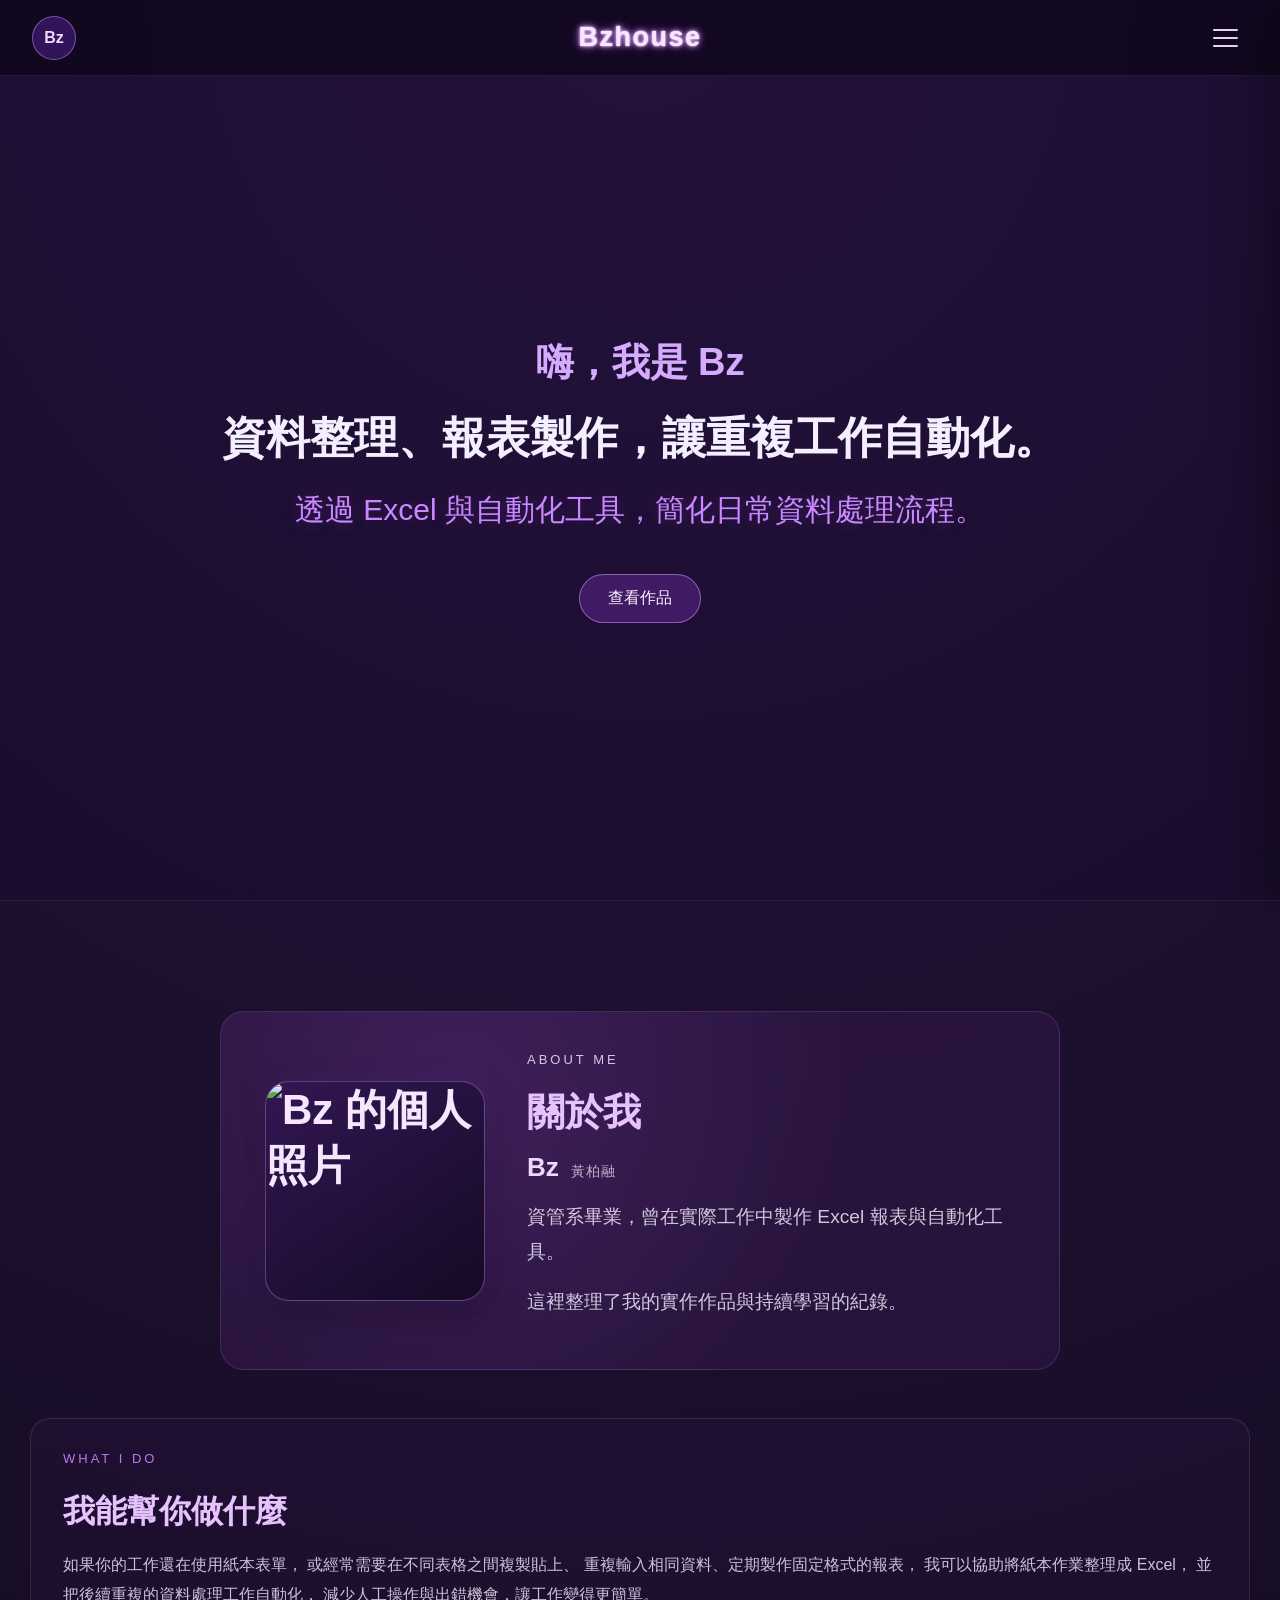
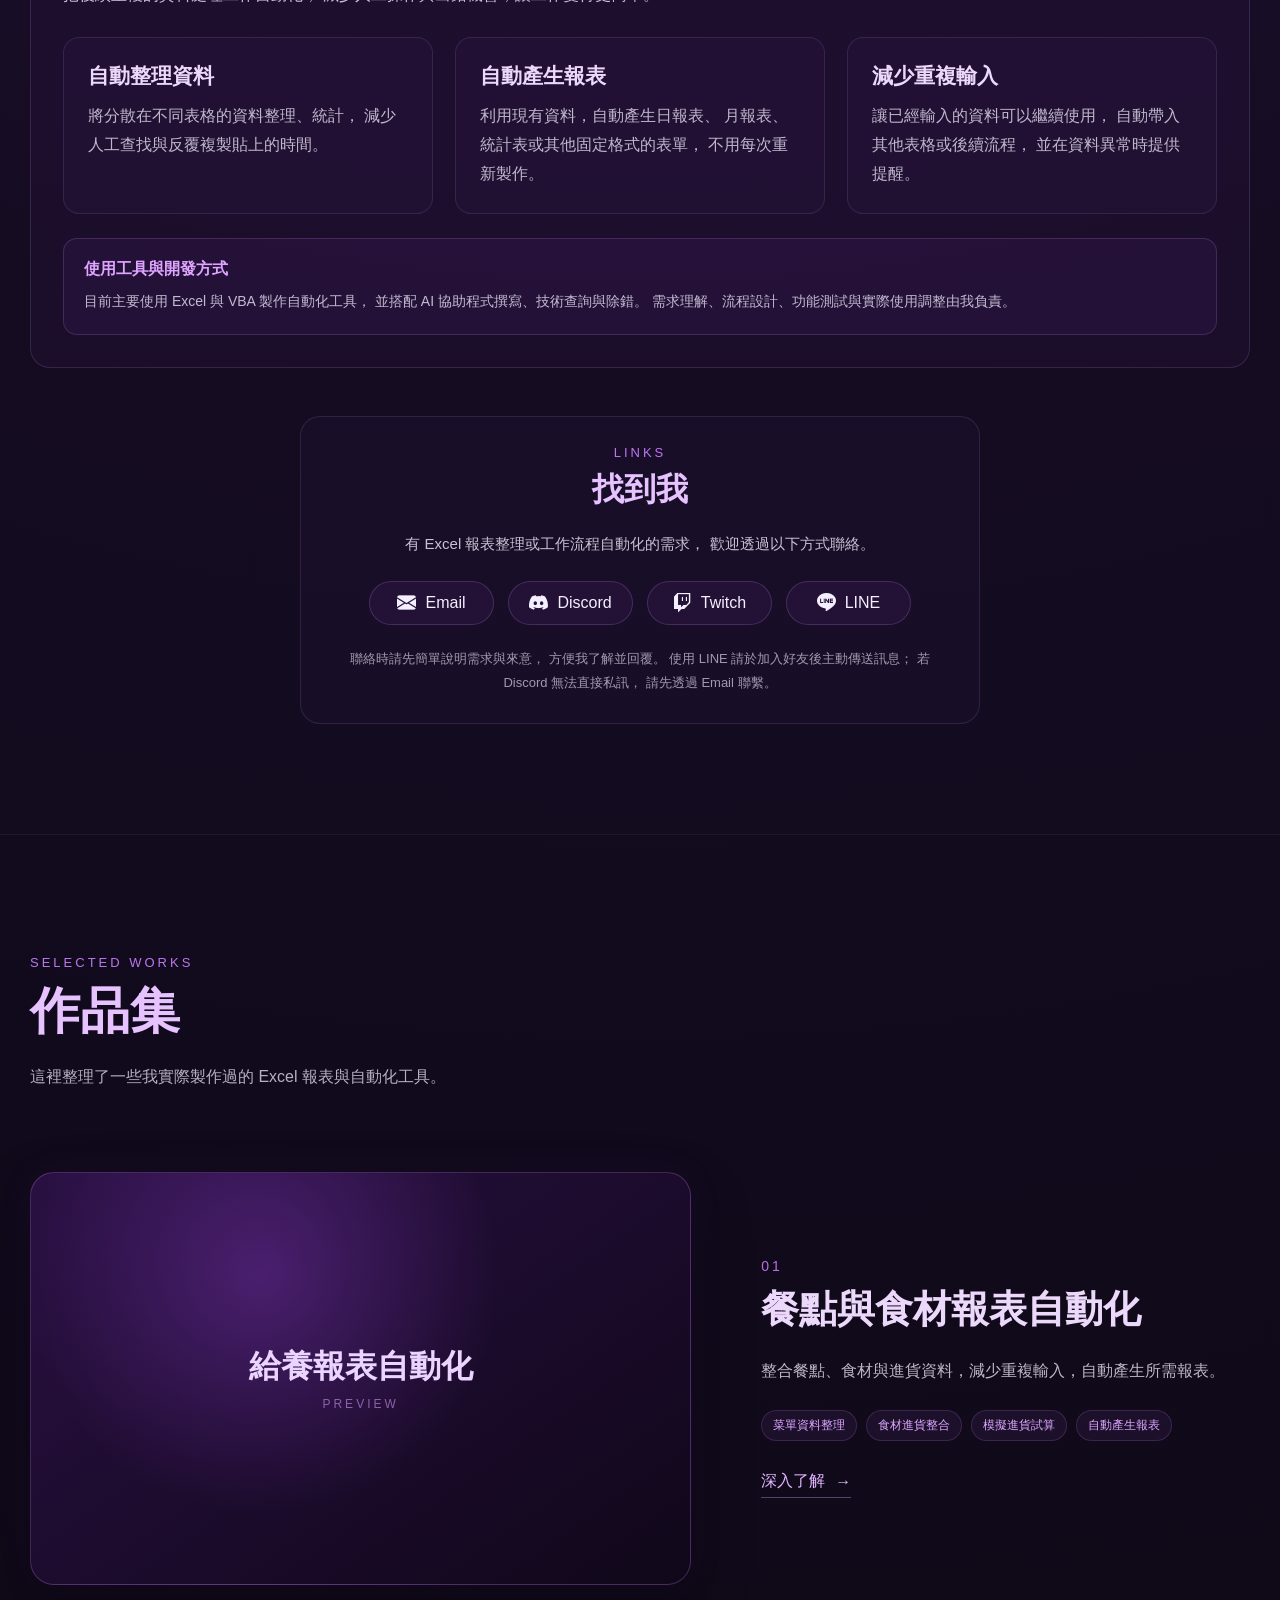
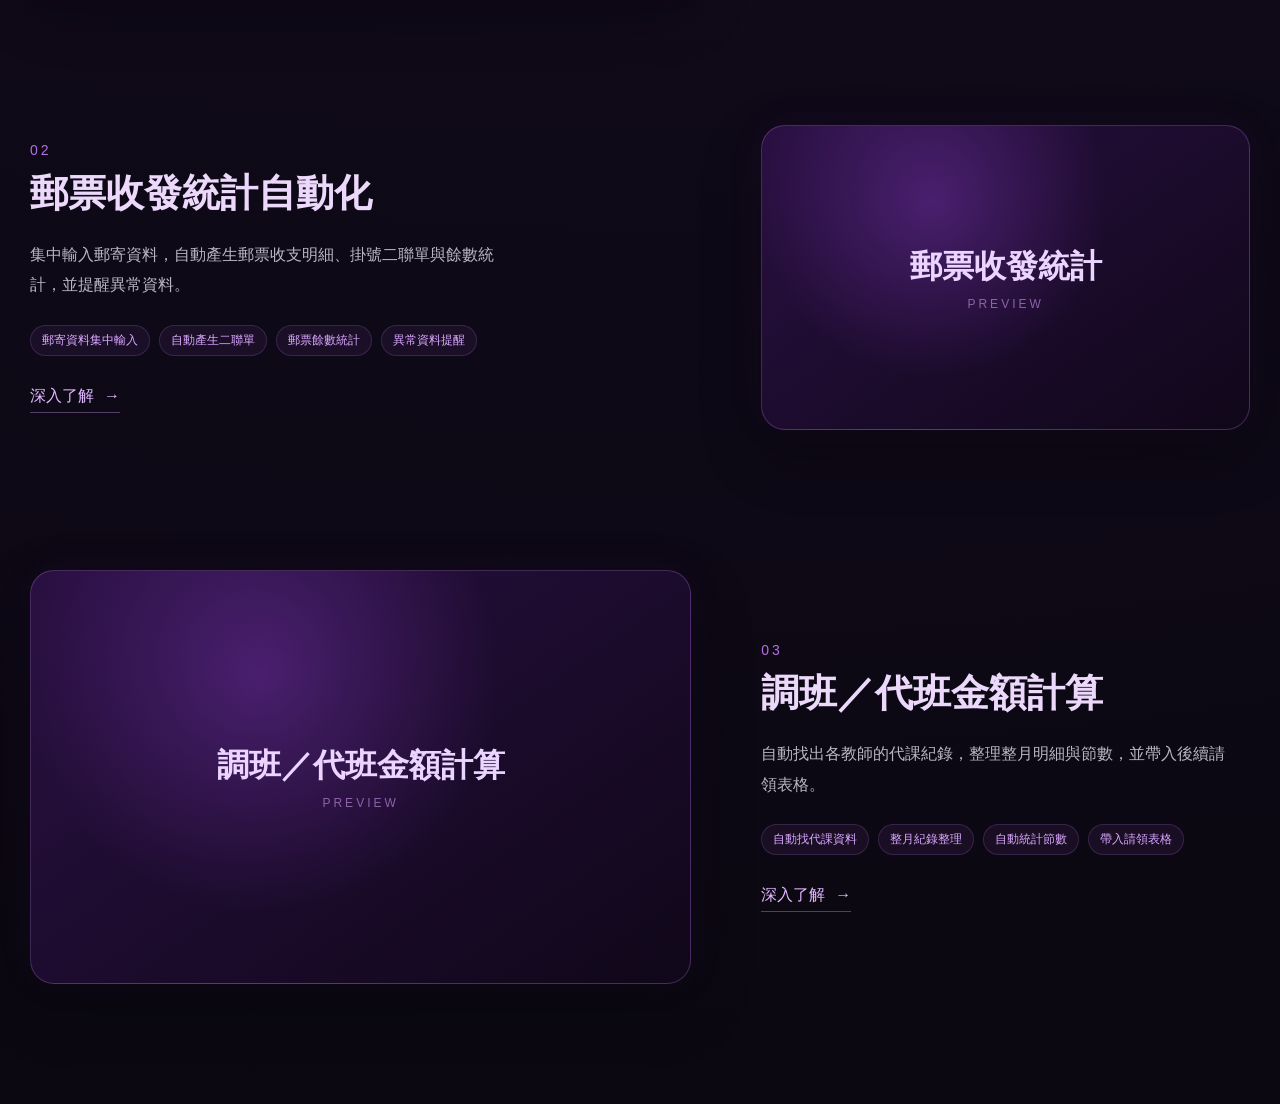
==== commit 5d4a7e11: "Add files via upload" ====
--- a/index.html
+++ b/index.html
@@ -10,6 +10,12 @@
     >
 
     <title>Bzhouse</title>
+
+    
+    <link
+        rel="stylesheet"
+        href="https://cdn.jsdelivr.net/npm/bootstrap-icons@1.13.2/font/bootstrap-icons.min.css"
+    >
 
     <link
         rel="stylesheet"
@@ -303,9 +309,17 @@
 
 
                     <!-- 之後換成照片 / Logo -->
+
                     <div class="about-photo">
-                        <span>Bz</span>
-                    </div>
+
+                        <img
+                            src="images/profile.jpg"
+                            alt="Bz 的個人照片"
+                            loading="lazy"
+                        >
+
+                    </div>
+
 
 
                     <div class="about-intro">
@@ -318,22 +332,28 @@
                             關於我
                         </h2>
 
+                        <div class="about-name">
+
+                            <span class="about-name-nickname">
+                                Bz
+                            </span>
+
+                            <span class="about-name-real">
+                                黃柏融
+                            </span>
+
+                        </div>
 
                         <p>
-                            嗨，我是 Bz。
+                            資管系畢業，曾在實際工作中製作 Excel 報表與自動化工具。
                         </p>
 
-
                         <p>
-                            幫你把重複的資料處理工作自動化
+                            這裡整理了我的實作作品與持續學習的紀錄。
                         </p>
 
-
-                        <p>
-                            這裡會放我的作品，以及一些正在嘗試與學習的東西。
-                        </p>
-
-                    </div>
+                    </div>
+
 
                 </div>
 
@@ -455,6 +475,13 @@
                         找到我
                     </h2>
 
+                    
+                    <p class="contact-intro">
+                        有 Excel 報表整理或工作流程自動化的需求，
+                        歡迎透過以下方式聯絡。
+                    </p>
+
+
 
                     <div class="contact-links">
 
@@ -463,7 +490,8 @@
                             id="copyEmail"
                             data-email="k2875633@gmail.com"
                         >
-                            Email
+                            <i class="bi bi-envelope-fill" aria-hidden="true"></i>
+                            <span>Email</span>
                         </a>
 
                         <a
@@ -471,7 +499,8 @@
                             target="_blank"
                             rel="noopener noreferrer"
                         >
-                            Discord
+                            <i class="bi bi-discord" aria-hidden="true"></i>
+                            <span>Discord</span>
                         </a>
 
                         <a
@@ -479,10 +508,32 @@
                             target="_blank"
                             rel="noopener noreferrer"
                         >
-                            Twitch
+                            <i class="bi bi-twitch" aria-hidden="true"></i>
+                            <span>Twitch</span>
                         </a>
 
-                    </div>
+                        
+                        <a
+                            href="https://line.me/ti/p/h4XbMibrFY"
+                            target="_blank"
+                            rel="noopener noreferrer"
+                        >
+                            <i class="bi bi-line" aria-hidden="true"></i>
+                            <span>LINE</span>
+                        </a>
+
+
+                    </div>
+                    
+                    <p class="contact-note">
+                        聯絡時請先簡單說明需求與來意，
+                        方便我了解並回覆。
+                        使用 LINE 請於加入好友後主動傳送訊息；
+                        若 Discord 無法直接私訊，
+                        請先透過 Email 聯繫。
+                    </p>
+
+
 
                 </div>
 
--- a/style.css
+++ b/style.css
@@ -3554,3 +3554,128 @@
     }
 
 }
+
+
+/* ========================================
+   郵票作品：大型截圖縮小
+======================================== */
+
+@media (min-width: 769px) {
+
+    .case-figure.postage-figure-compact {
+        width: 80%;
+        max-width: 900px;
+        margin-left: auto;
+        margin-right: auto;
+    }
+
+}
+
+
+/* ========================================
+   關於我：暱稱與本名
+======================================== */
+
+.about-name {
+    display: flex;
+
+    align-items: baseline;
+    flex-wrap: wrap;
+
+    gap: 12px;
+
+    margin-bottom: 16px;
+}
+
+
+.about-name-nickname {
+    font-size: 26px;
+    font-weight: 700;
+
+    color:
+        #ecd8fa;
+}
+
+
+.about-name-real {
+    font-size: 14px;
+
+    letter-spacing: 1px;
+
+    color:
+        var(--text-main);
+
+    opacity: 0.72;
+}
+
+
+/* 縮短關於我標題與姓名之間的距離 */
+
+.about-profile .about-intro h2 {
+    margin-bottom: 14px;
+}
+
+
+/* ========================================
+   找到我：介紹文字
+======================================== */
+
+.contact-intro {
+    margin:
+        0 auto 24px;
+
+    line-height: 1.8;
+    font-size: 15px;
+
+    color:
+        var(--text-main);
+
+    opacity: 0.8;
+}
+
+
+/* ========================================
+   找到我：圖示與按鈕排列
+======================================== */
+
+.contact-links a {
+    box-sizing: border-box;
+
+    display: inline-flex;
+
+    justify-content: center;
+    align-items: center;
+
+    gap: 9px;
+
+    min-width: 125px;
+
+    padding:
+        11px 16px;
+}
+
+
+.contact-links a .bi {
+    font-size: 19px;
+    line-height: 1;
+}
+
+
+/* ========================================
+   找到我：聯絡備註
+======================================== */
+
+.contact-note {
+    max-width: 580px;
+
+    margin:
+        22px auto 0;
+
+    line-height: 1.85;
+    font-size: 13px;
+
+    color:
+        var(--text-main);
+
+    opacity: 0.62;
+}
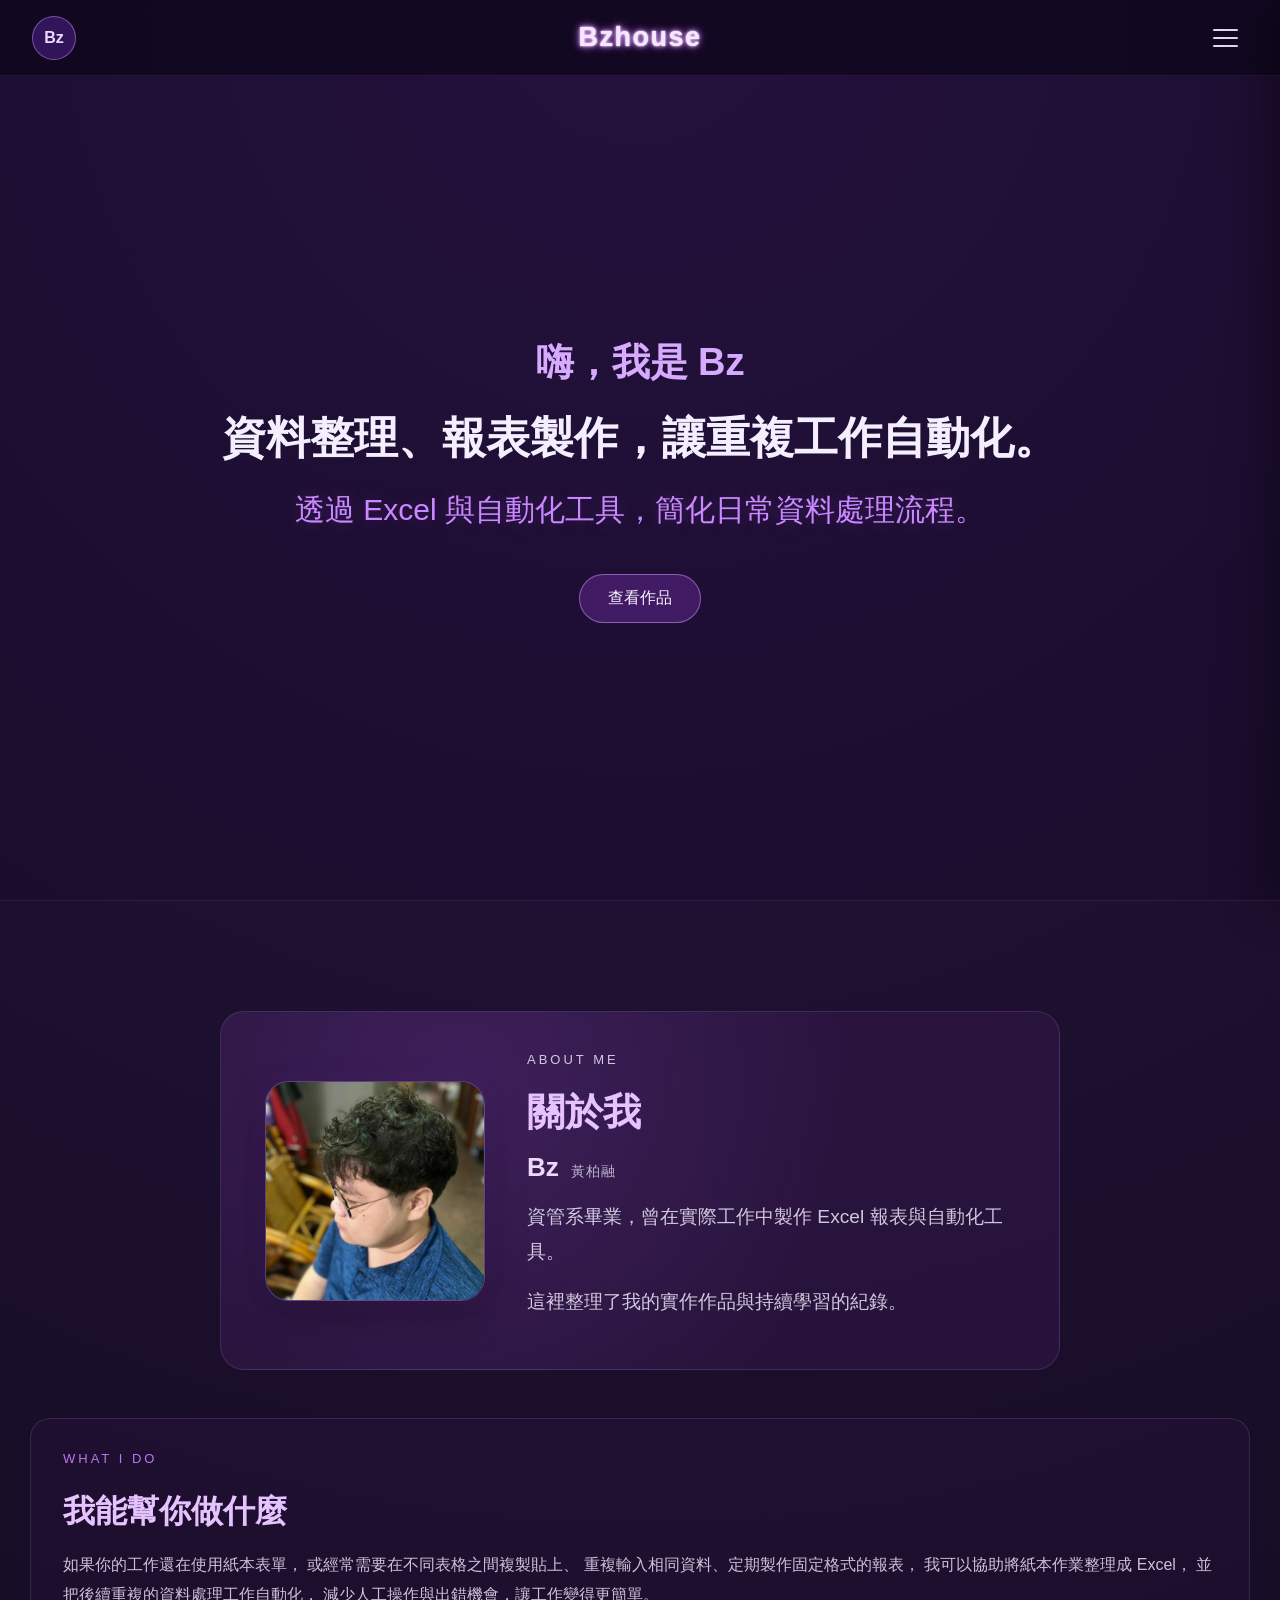
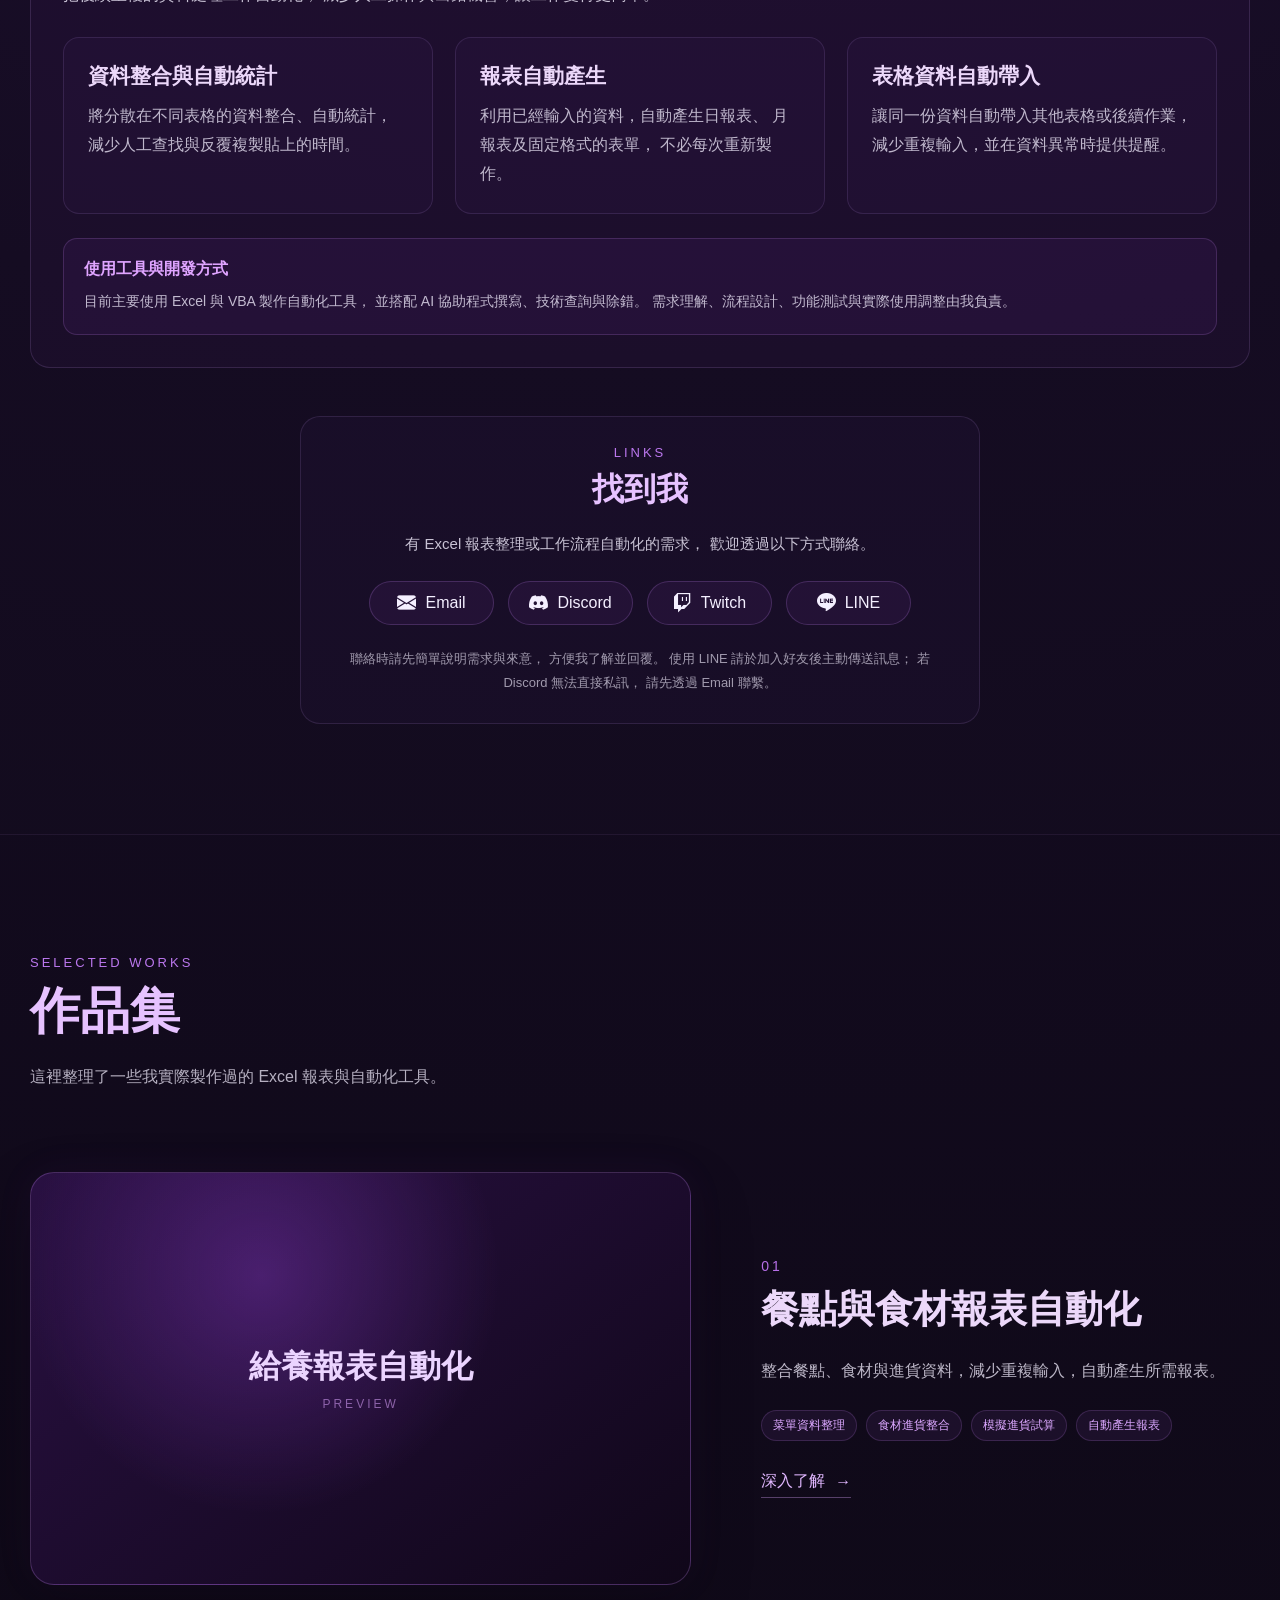
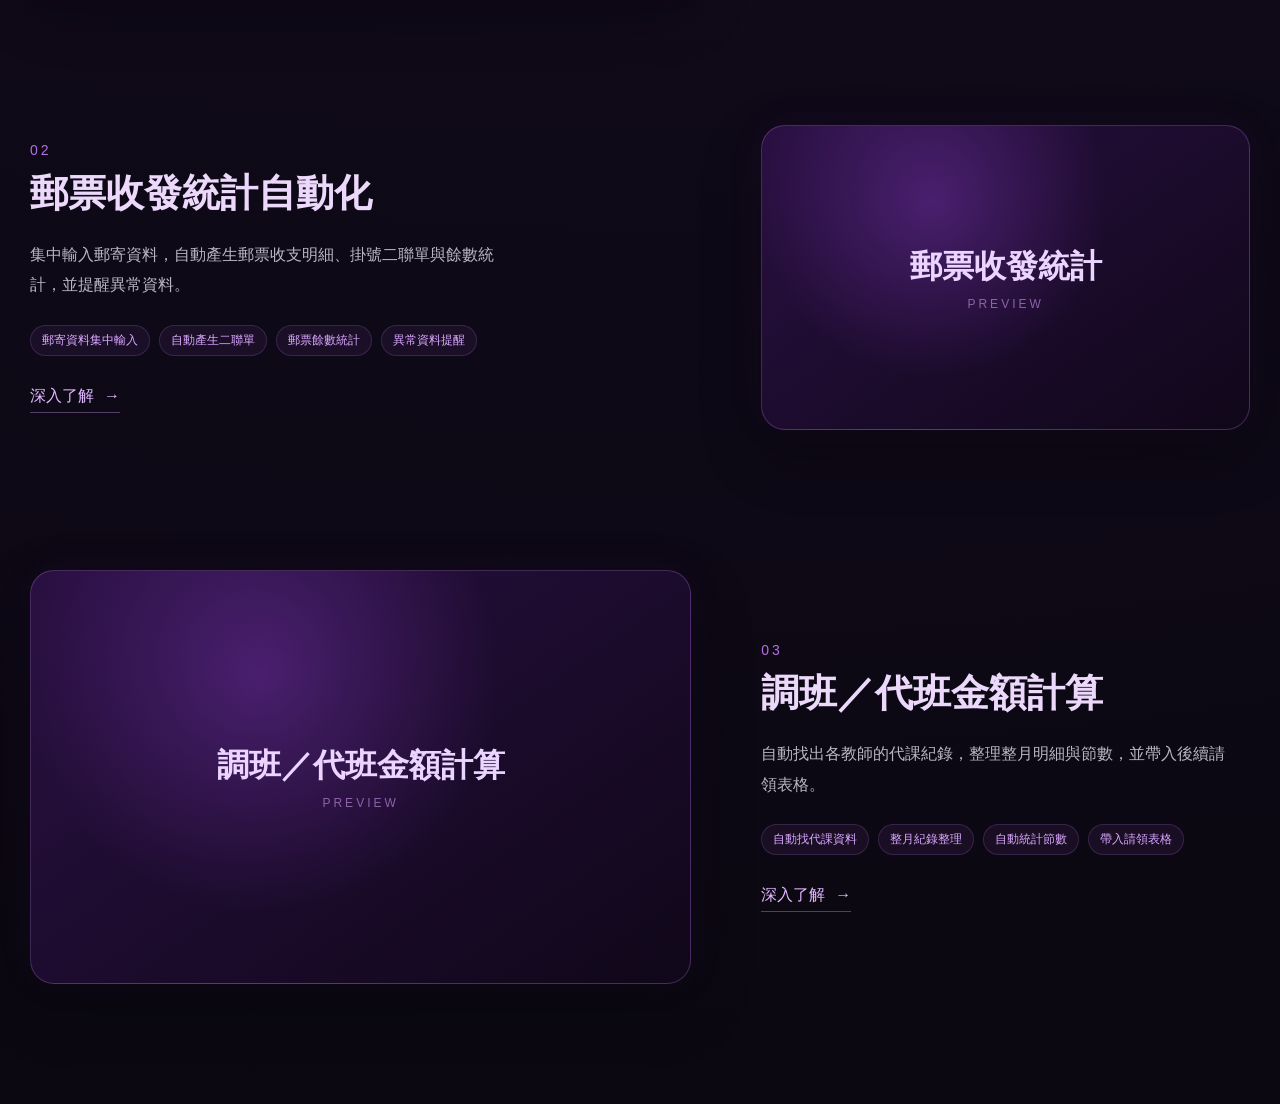
==== commit 98527e78: "Add files via upload" ====
--- a/index.html
+++ b/index.html
@@ -383,63 +383,64 @@
                     </p>
 
 
-                    <!-- 資料整理 -->
+
+                    <!-- 資料整合與自動統計 -->
                     <div class="skill-detail">
 
                         <div class="skill-heading">
 
                             <h3>
-                                自動整理資料
+                                資料整合與自動統計
                             </h3>
 
                         </div>
 
                         <p>
-                            將分散在不同表格的資料整理、統計，
+                            將分散在不同表格的資料整合、自動統計，
                             減少人工查找與反覆複製貼上的時間。
                         </p>
 
                     </div>
 
 
-                    <!-- 自動產生報表 -->
+                    <!-- 報表自動產生 -->
                     <div class="skill-detail">
 
                         <div class="skill-heading">
 
                             <h3>
-                                自動產生報表
+                                報表自動產生
                             </h3>
 
                         </div>
 
                         <p>
-                            利用現有資料，自動產生日報表、
-                            月報表、統計表或其他固定格式的表單，
-                            不用每次重新製作。
+                            利用已經輸入的資料，自動產生日報表、
+                            月報表及固定格式的表單，
+                            不必每次重新製作。
                         </p>
 
                     </div>
 
 
-                    <!-- 減少重複輸入 -->
+                    <!-- 表格資料自動帶入 -->
                     <div class="skill-detail">
 
                         <div class="skill-heading">
 
                             <h3>
-                                減少重複輸入
+                                表格資料自動帶入
                             </h3>
 
                         </div>
 
                         <p>
-                            讓已經輸入的資料可以繼續使用，
-                            自動帶入其他表格或後續流程，
-                            並在資料異常時提供提醒。
+                            讓同一份資料自動帶入其他表格或後續作業，
+                            減少重複輸入，並在資料異常時提供提醒。
                         </p>
 
                     </div>
+
 
 
                     <!-- 使用工具與開發方式 -->
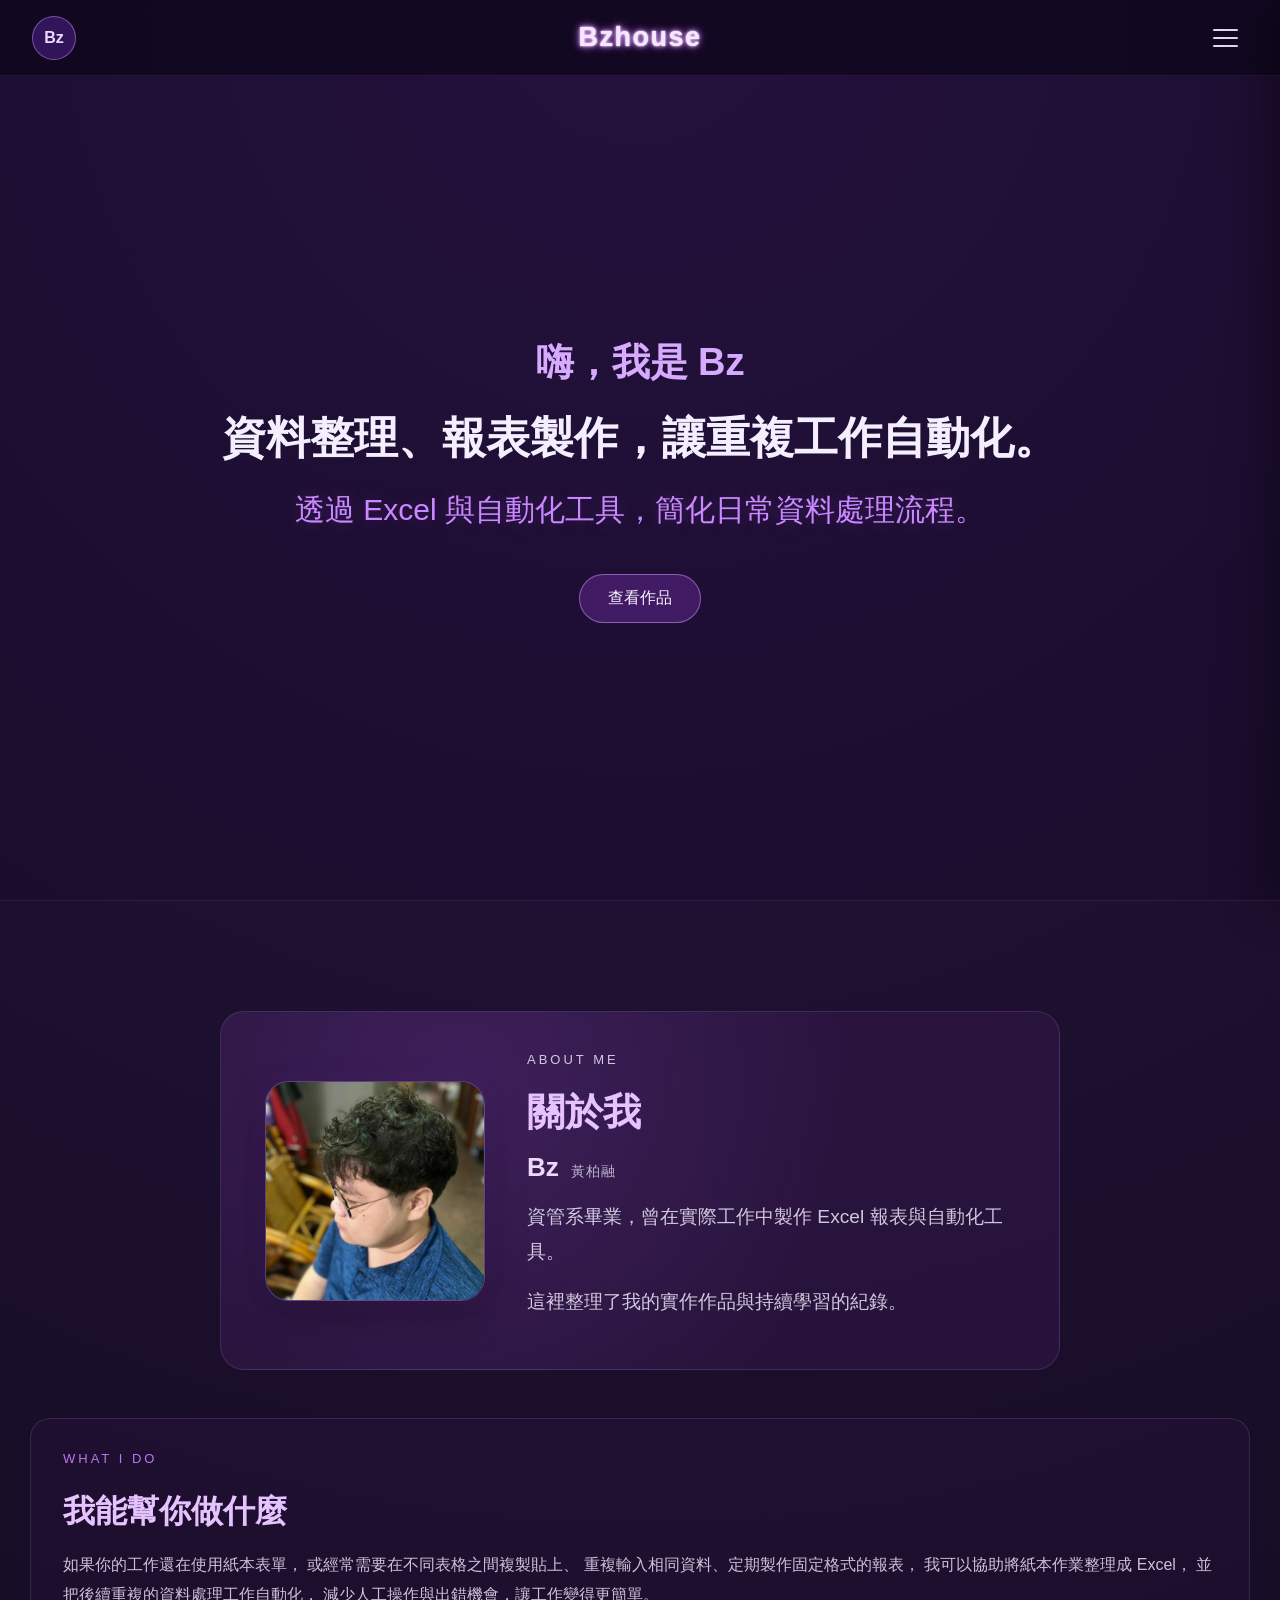
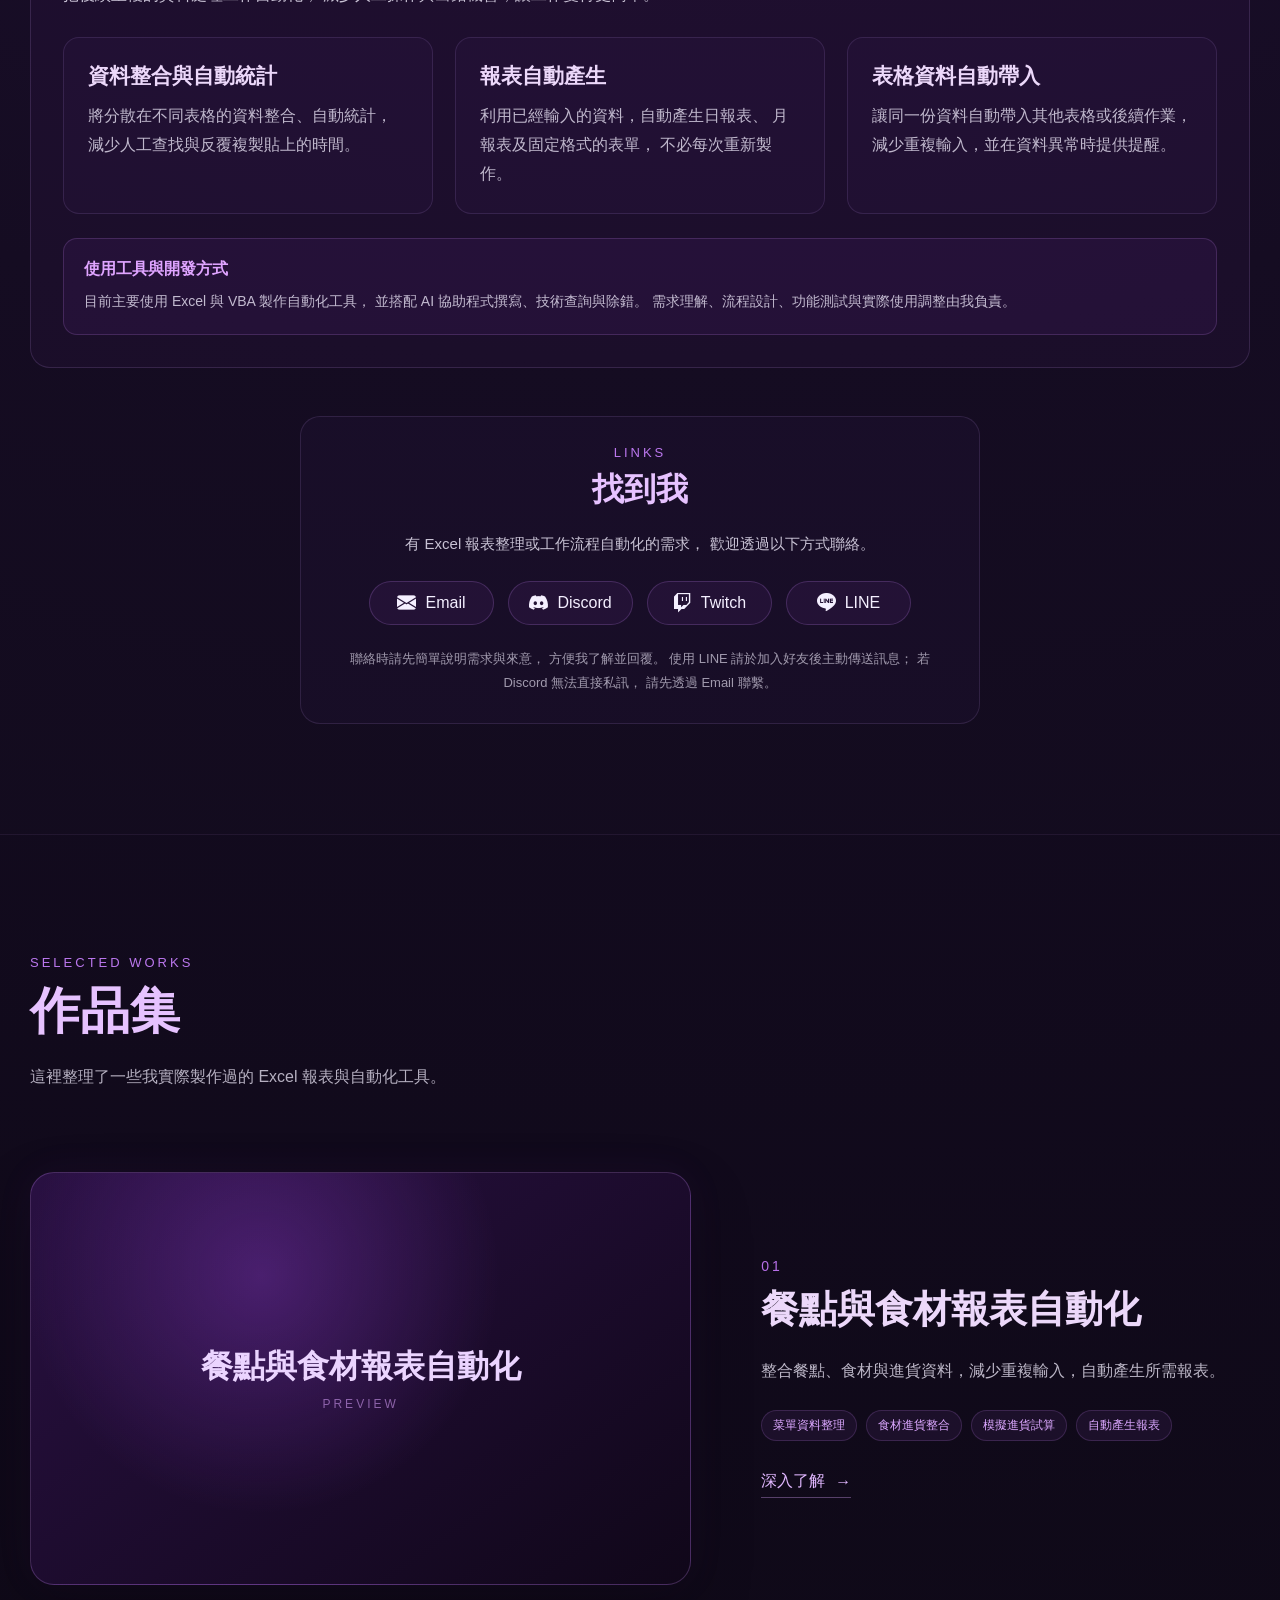
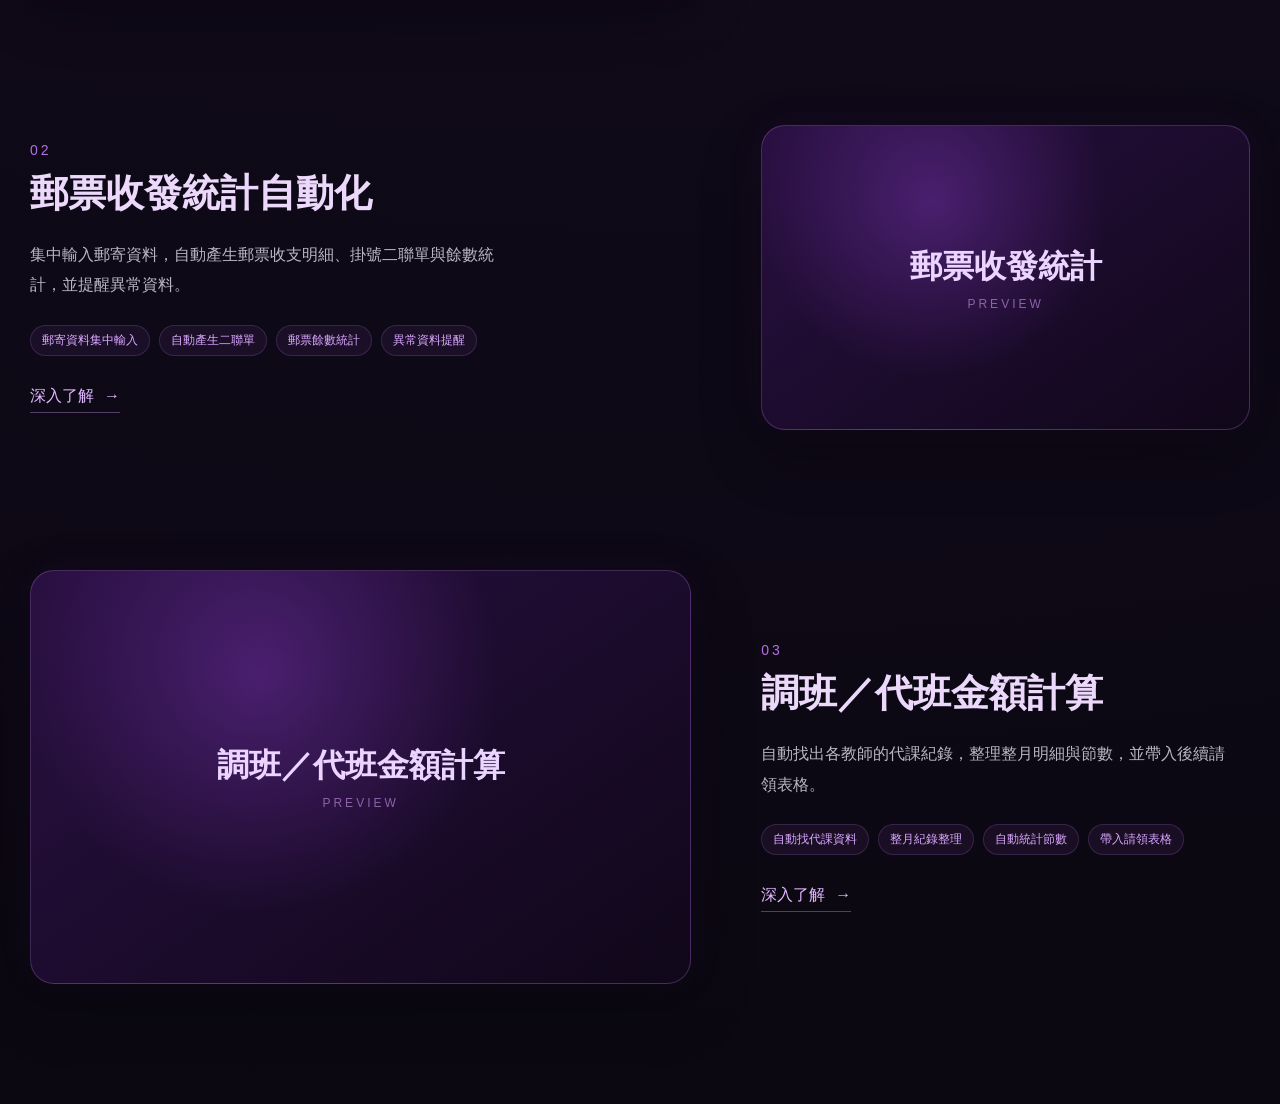
==== commit 63366cf8: "Add files via upload" ====
--- a/index.html
+++ b/index.html
@@ -578,7 +578,7 @@
             <div class="project-preview">
 
                 <div class="project-placeholder">
-                    <span>給養報表自動化</span>
+                    <span>餐點與食材報表自動化</span>
                     <small>Preview</small>
                 </div>
 
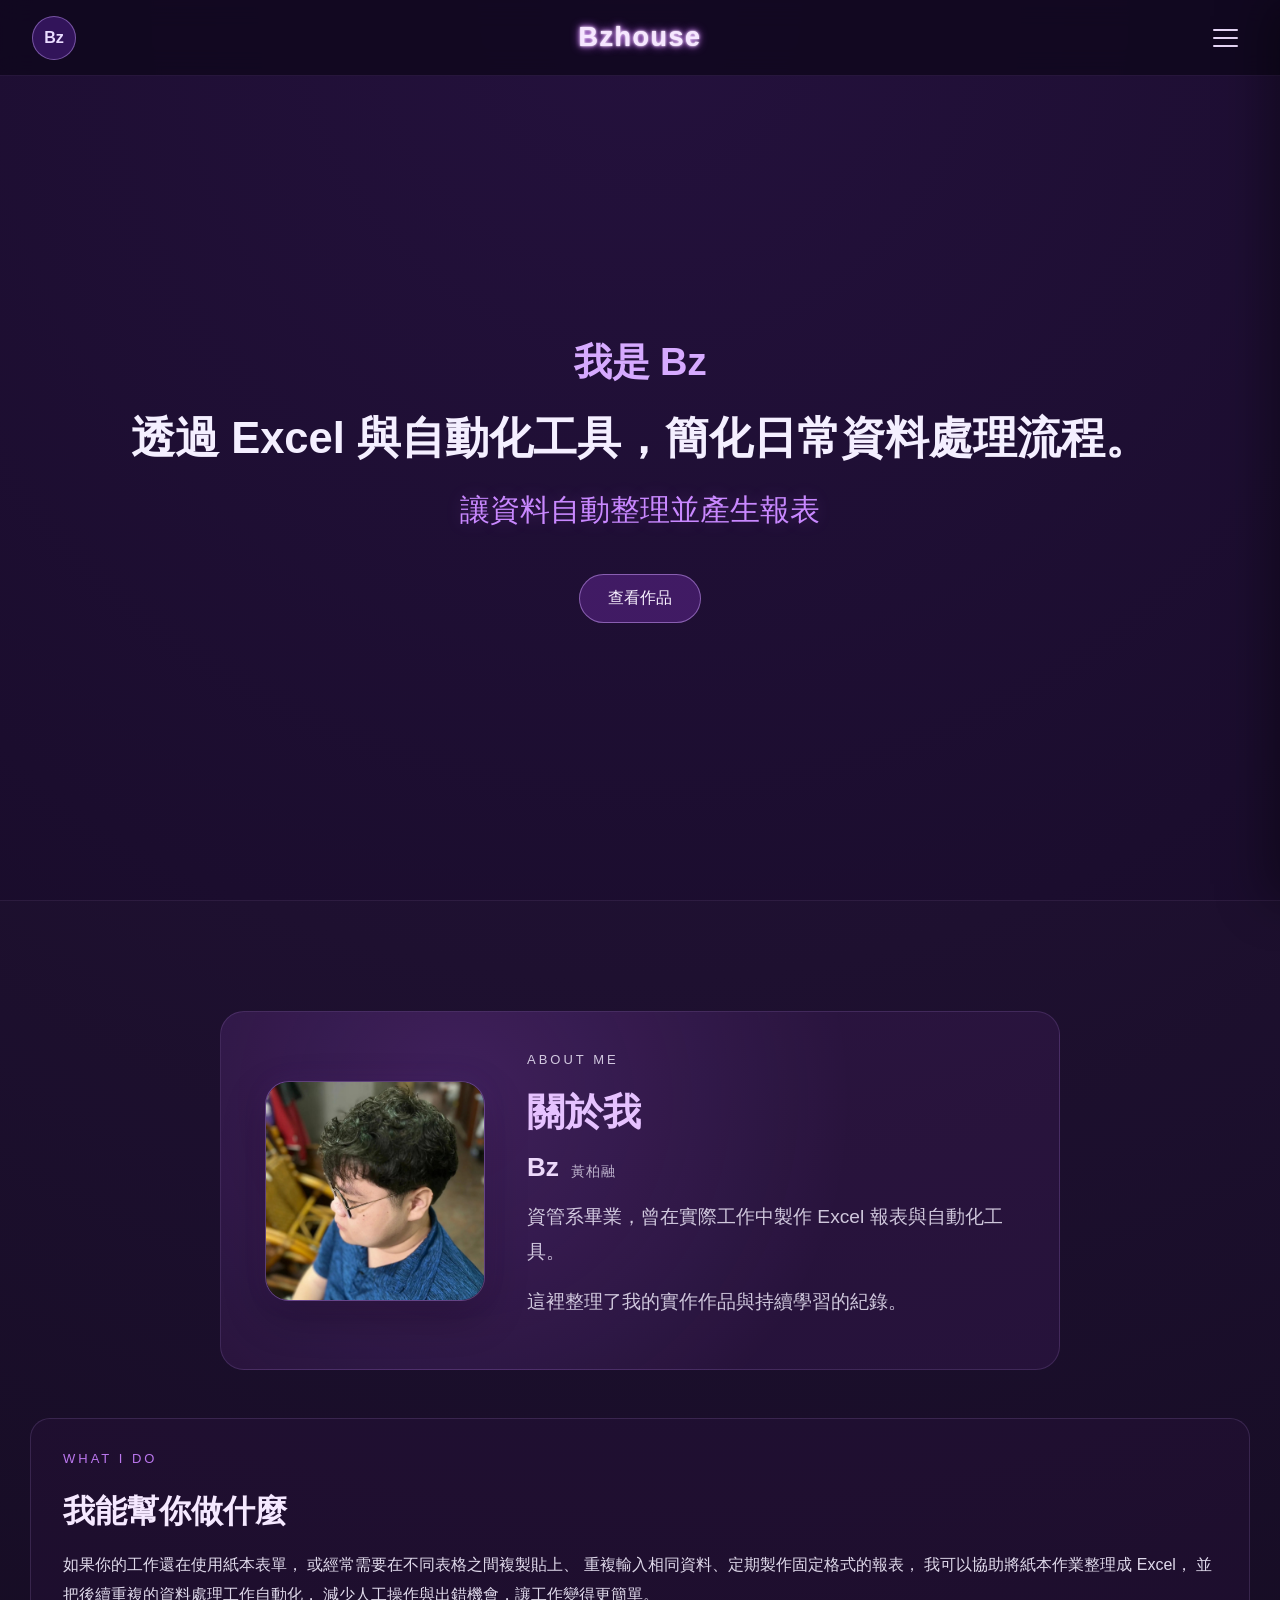
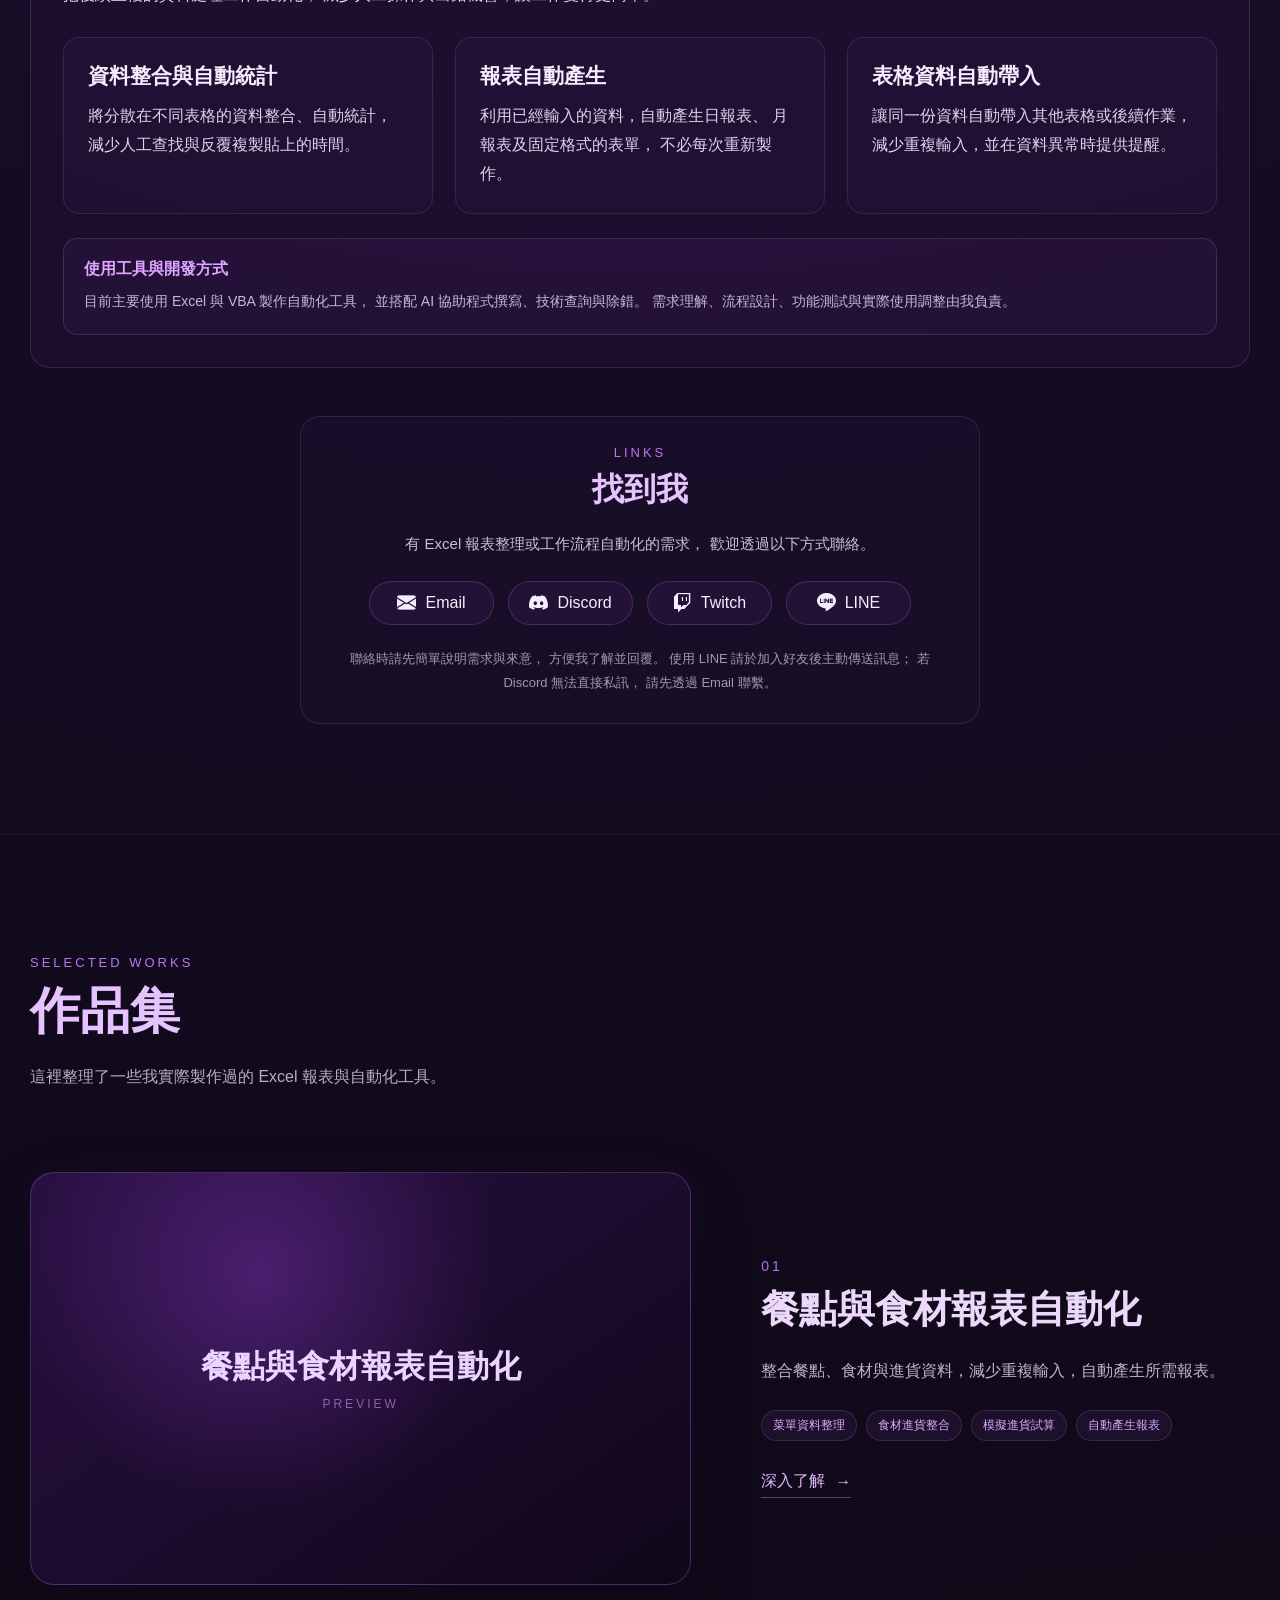
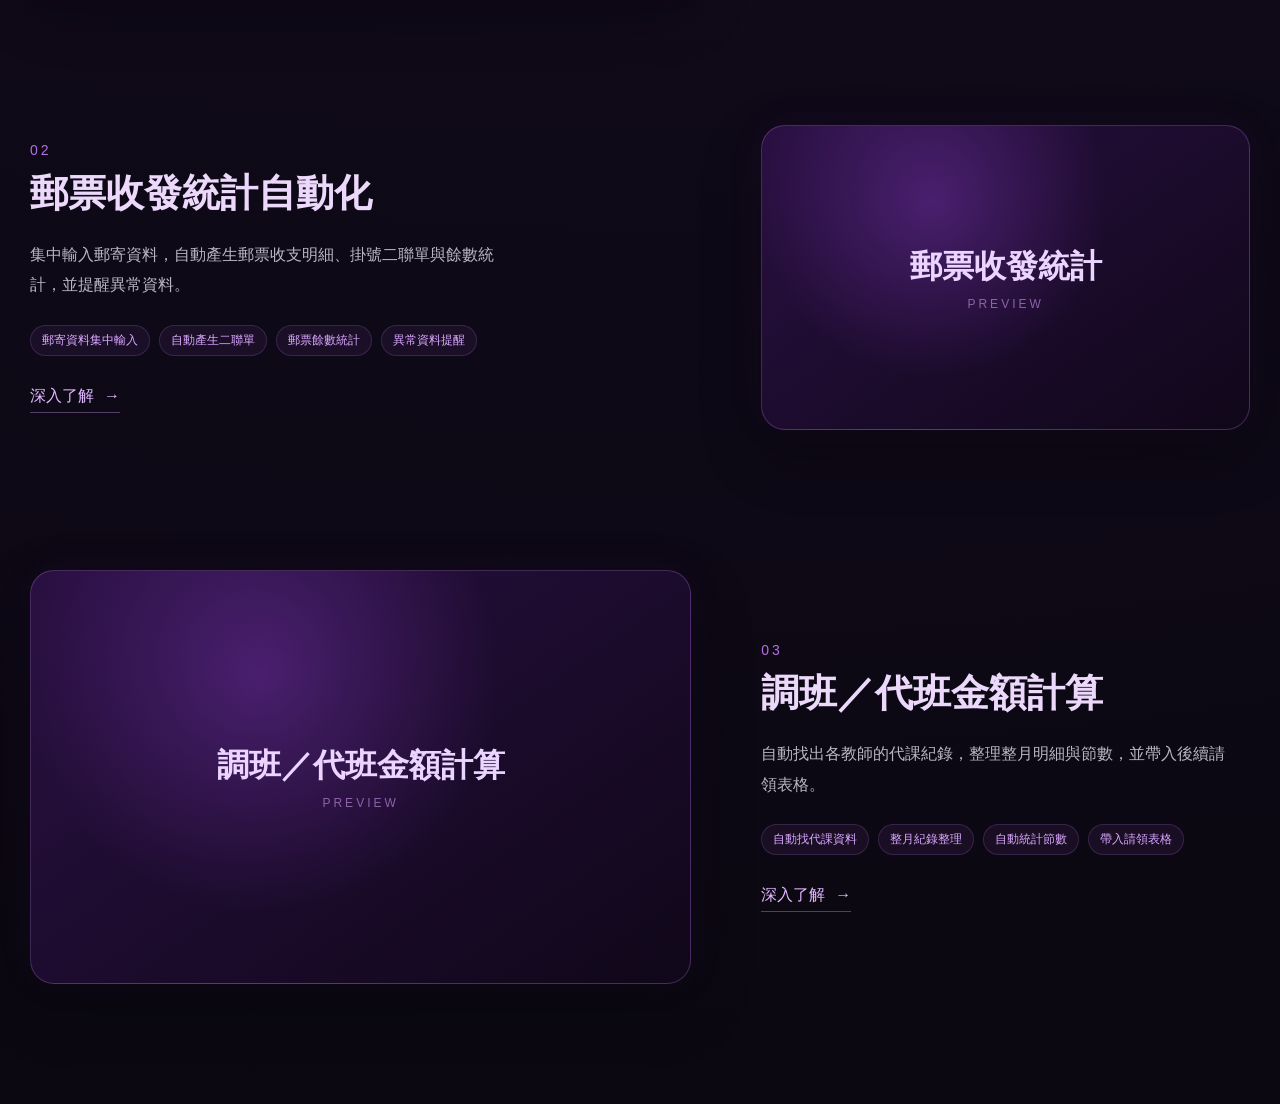
==== commit 49fab759: "Add files via upload" ====
--- a/index.html
+++ b/index.html
@@ -265,15 +265,15 @@
             <div class="hero-content">
 
                 <p class="hello">
-                    嗨，我是 Bz
+                    我是 Bz
                 </p>
 
                 <h1>
-                    資料整理、報表製作，讓重複工作自動化。
+                    透過 Excel 與自動化工具，簡化日常資料處理流程。
                     <br>
 
                     <span>
-                        透過 Excel 與自動化工具，簡化日常資料處理流程。
+                        讓資料自動整理並產生報表
                     </span>
                 </h1>
 
--- a/style.css
+++ b/style.css
@@ -3679,3 +3679,37 @@
 
     opacity: 0.62;
 }
+
+
+/* ========================================
+   WHAT I DO：提高文字清晰度
+======================================== */
+
+/* 我能幫你做什麼：主標題 */
+
+.skills-card > h2 {
+    color: #f5e8ff;
+}
+
+
+/* 三張服務卡片的標題 */
+
+.skills-card .skill-heading h3 {
+    color: #f7edff;
+
+    font-weight: 700;
+}
+
+
+/* 服務卡片的說明文字 */
+
+.skills-card .skill-detail p {
+    opacity: 0.88;
+}
+
+
+/* 上方整體服務介紹 */
+
+.skills-card .skills-intro {
+    opacity: 0.9;
+}
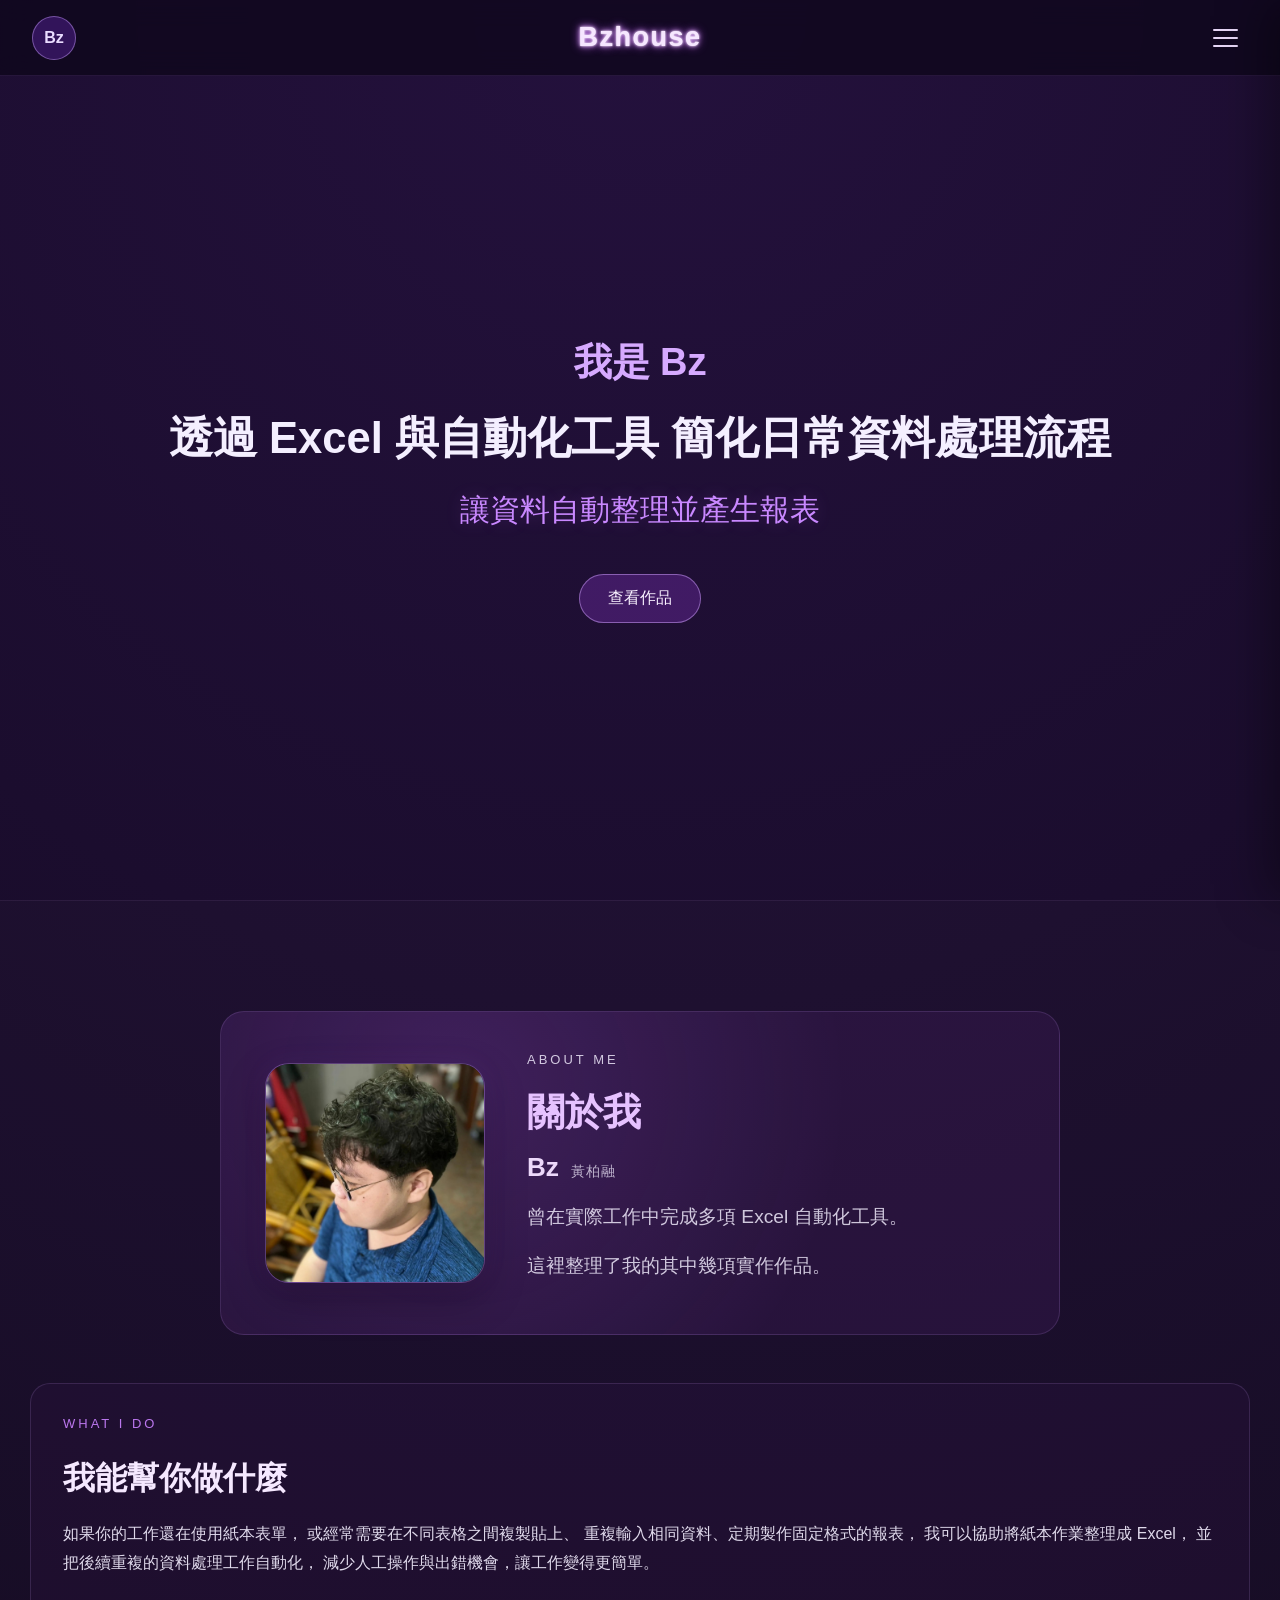
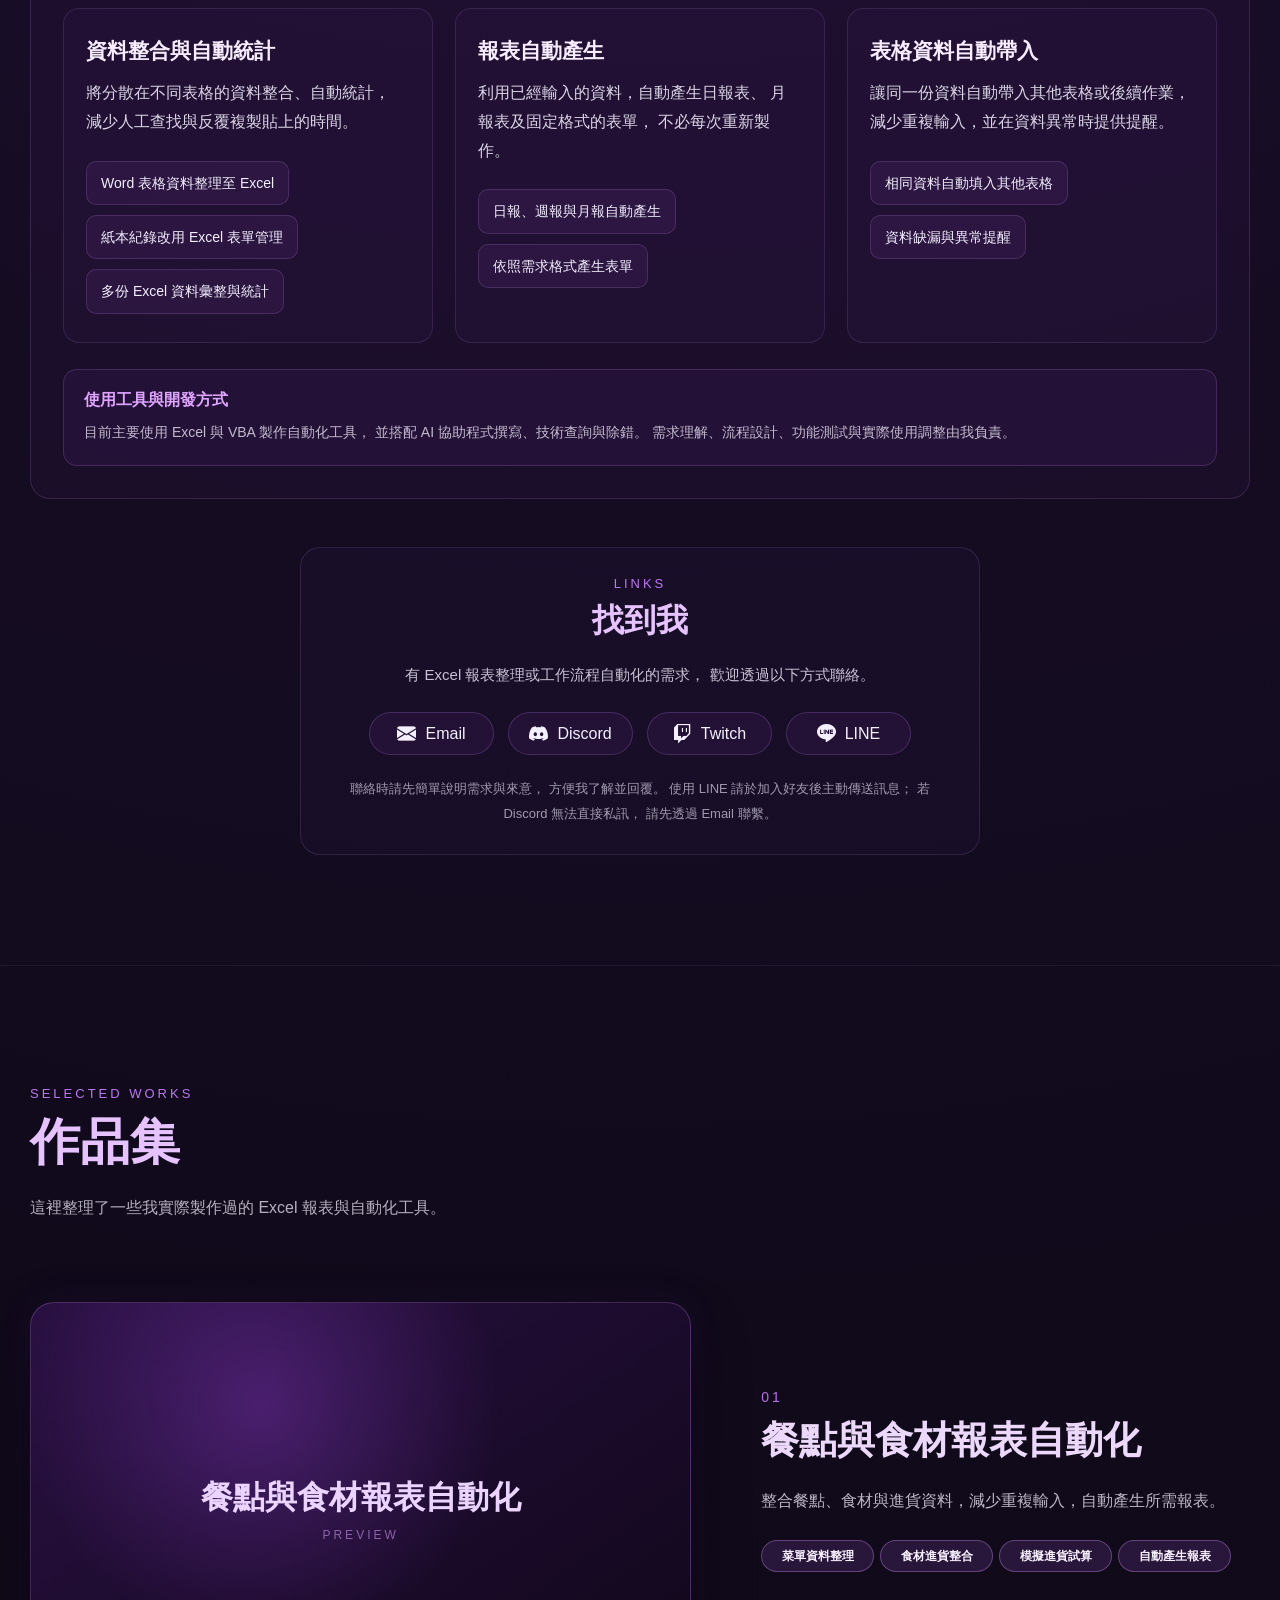
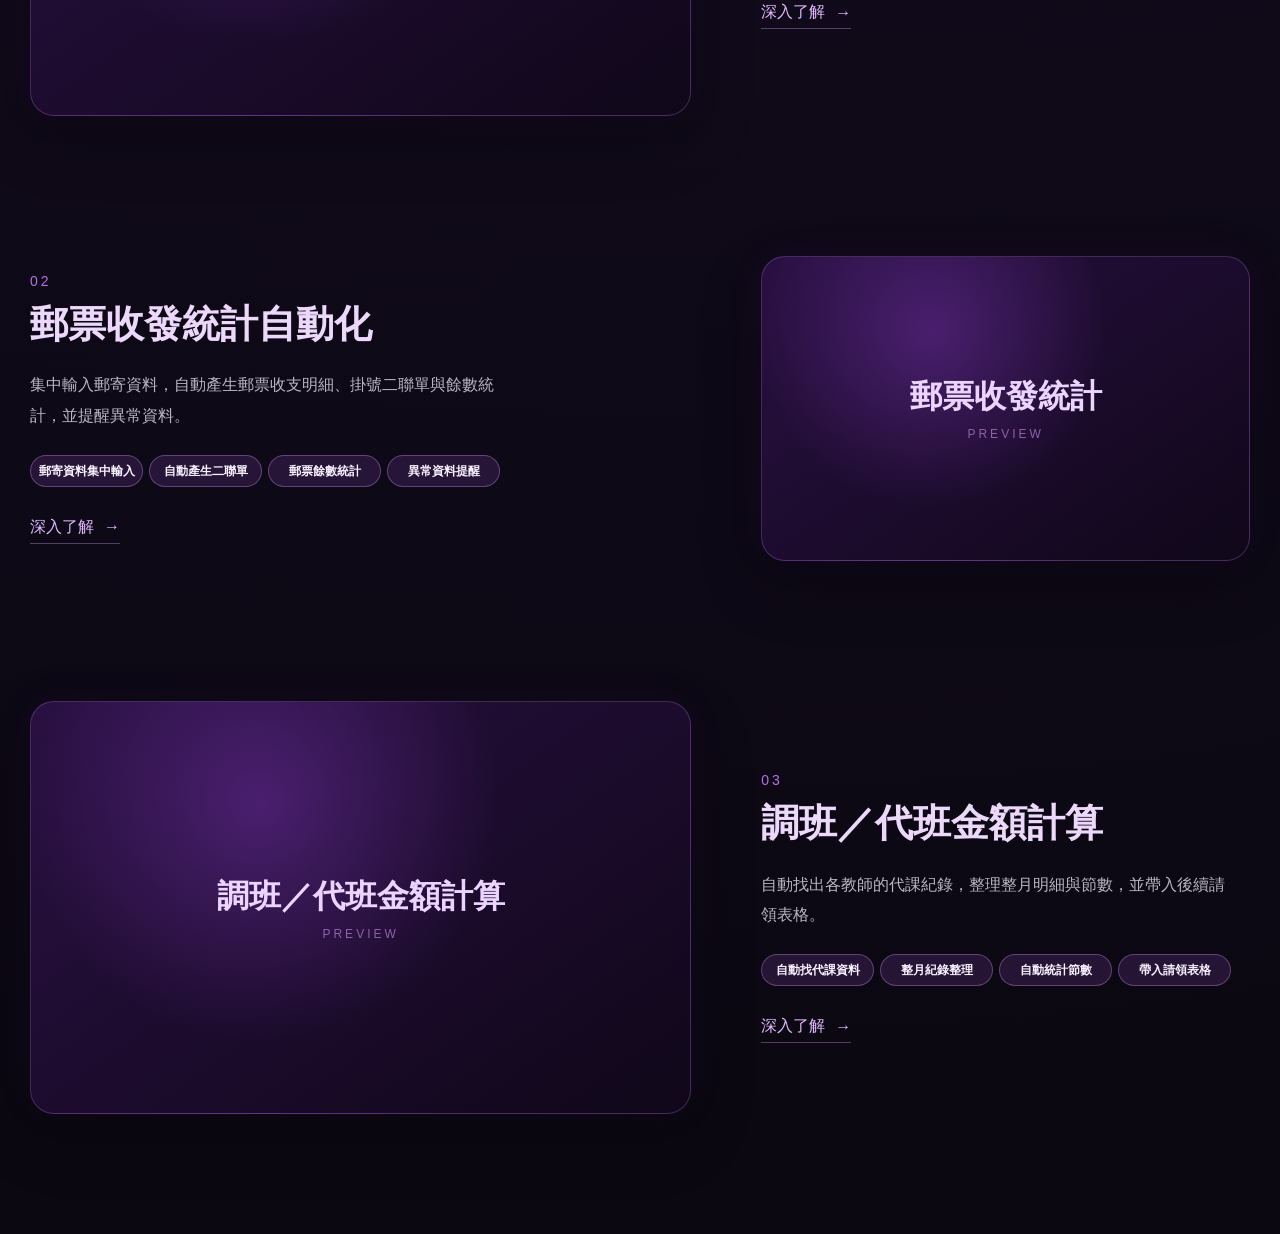
==== commit 054ecd14: "Add files via upload" ====
--- a/index.html
+++ b/index.html
@@ -269,7 +269,7 @@
                 </p>
 
                 <h1>
-                    透過 Excel 與自動化工具，簡化日常資料處理流程。
+                    透過 Excel 與自動化工具 簡化日常資料處理流程
                     <br>
 
                     <span>
@@ -345,11 +345,11 @@
                         </div>
 
                         <p>
-                            資管系畢業，曾在實際工作中製作 Excel 報表與自動化工具。
+                            曾在實際工作中完成多項 Excel 自動化工具。
                         </p>
 
                         <p>
-                            這裡整理了我的實作作品與持續學習的紀錄。
+                            這裡整理了我的其中幾項實作作品。
                         </p>
 
                     </div>
@@ -400,6 +400,22 @@
                             減少人工查找與反覆複製貼上的時間。
                         </p>
 
+                        <ul class="skill-examples">
+
+                            <li>
+                                Word 表格資料整理至 Excel
+                            </li>
+
+                            <li>
+                                紙本紀錄改用 Excel 表單管理
+                            </li>
+
+                            <li>
+                                多份 Excel 資料彙整與統計
+                            </li>
+
+                        </ul>
+
                     </div>
 
 
@@ -420,6 +436,20 @@
                             不必每次重新製作。
                         </p>
 
+
+
+                        <ul class="skill-examples">
+
+                            <li>
+                                日報、週報與月報自動產生
+                            </li>
+
+                            <li>
+                                依照需求格式產生表單
+                            </li>
+
+                        </ul>
+
                     </div>
 
 
@@ -438,8 +468,22 @@
                             讓同一份資料自動帶入其他表格或後續作業，
                             減少重複輸入，並在資料異常時提供提醒。
                         </p>
-
-                    </div>
+                        
+
+                        <ul class="skill-examples">
+
+                            <li>
+                                相同資料自動填入其他表格
+                            </li>
+
+                            <li>
+                                資料缺漏與異常提醒
+                            </li>
+
+                        </ul>
+
+                    </div>
+
 
 
 
--- a/style.css
+++ b/style.css
@@ -1021,39 +1021,71 @@
 
 
 
-/* ========================================
-   作品標籤
+
+/* ========================================
+   作品集：功能標籤
 ======================================== */
 
 .project-tags {
+    display: grid;
+
+    grid-template-columns:
+        repeat(4, minmax(0, 1fr));
+
+    gap: 6px;
+
+    margin-bottom: 30px;
+}
+
+
+.project-tags span {
+    box-sizing: border-box;
+
+    min-width: 0;
+
     display: flex;
-
-    flex-wrap: wrap;
-
-    gap: 9px;
-
-    margin-bottom: 30px;
-}
-
-
-.project-tags span {
-    padding:
-        6px
-        11px;
+    justify-content: center;
+    align-items: center;
+
+    padding: 6px 5px;
 
     border-radius: 999px;
 
     font-size: 12px;
-
-    color:
-        #dba7ff;
-
-    background:
-        rgba(176, 87, 235, 0.08);
+    font-weight: 600;
+
+    line-height: 1.5;
+    white-space: nowrap;
+
+    color: #f8f1ff;
+
+    background:
+        rgba(176, 87, 235, 0.16);
 
     border:
-        1px solid rgba(205, 140, 255, 0.17);
-}
+        1px solid rgba(220, 164, 255, 0.32);
+}
+
+
+/* ========================================
+   作品標籤：較窄螢幕
+======================================== */
+
+@media (max-width: 1199px) {
+
+    .project-tags {
+        display: flex;
+
+        flex-wrap: wrap;
+    }
+
+    .project-tags span {
+        padding: 6px 8px;
+    }
+
+}
+
+
 
 
 
@@ -3713,3 +3745,129 @@
 .skills-card .skills-intro {
     opacity: 0.9;
 }
+
+
+
+/* ========================================
+   WHAT I DO：三欄服務卡片
+======================================== */
+
+.skills-card {
+    grid-template-columns:
+        repeat(3, minmax(0, 1fr));
+
+    column-gap: 22px;
+    row-gap: 18px;
+
+    align-items: stretch;
+}
+
+
+/* ========================================
+   服務卡片：維持三欄，增加垂直空間
+======================================== */
+
+.skills-card > .skill-detail {
+    grid-column: auto;
+
+    display: flex;
+    flex-direction: column;
+
+    min-width: 0;
+
+    padding: 28px 22px;
+}
+
+
+.skills-card .skill-heading {
+    margin-bottom: 14px;
+}
+
+
+/* ========================================
+   可協助的工作：小標題
+======================================== */
+
+
+.skill-examples-title {
+    margin-top: 20px;
+    margin-bottom: 12px;
+
+    padding-top: 0;
+
+    font-size: 13px;
+    font-weight: 600;
+
+    letter-spacing: 1px;
+
+    color: #d6abf2;
+}
+
+
+
+/* ========================================
+   可協助的工作：垂直排列小標籤
+======================================== */
+
+.skill-examples {
+    display: flex;
+    flex-direction: column;
+
+    align-items: flex-start;
+
+    gap: 10px;
+
+    margin: 24px 0 0;
+    padding: 0;
+
+    list-style: none;
+}
+
+
+.skill-examples li {
+    box-sizing: border-box;
+
+    width: fit-content;
+    max-width: 100%;
+
+    padding: 10px 14px;
+
+    border-radius: 10px;
+
+    background:
+        rgba(164, 90, 216, 0.09);
+
+    border:
+        1px solid rgba(210, 164, 255, 0.16);
+
+    color: var(--text-main);
+
+    font-size: 14px;
+    line-height: 1.6;
+}
+
+
+/* ========================================
+   平板與手機版
+======================================== */
+
+@media (max-width: 1000px) {
+
+    .skills-card {
+        grid-template-columns: minmax(0, 1fr);
+    }
+
+    .skills-card > .skill-detail {
+        grid-column: 1 / -1;
+    }
+
+}
+
+
+@media (max-width: 750px) {
+
+    .skills-card > .skill-detail {
+        padding: 24px 20px;
+    }
+
+}
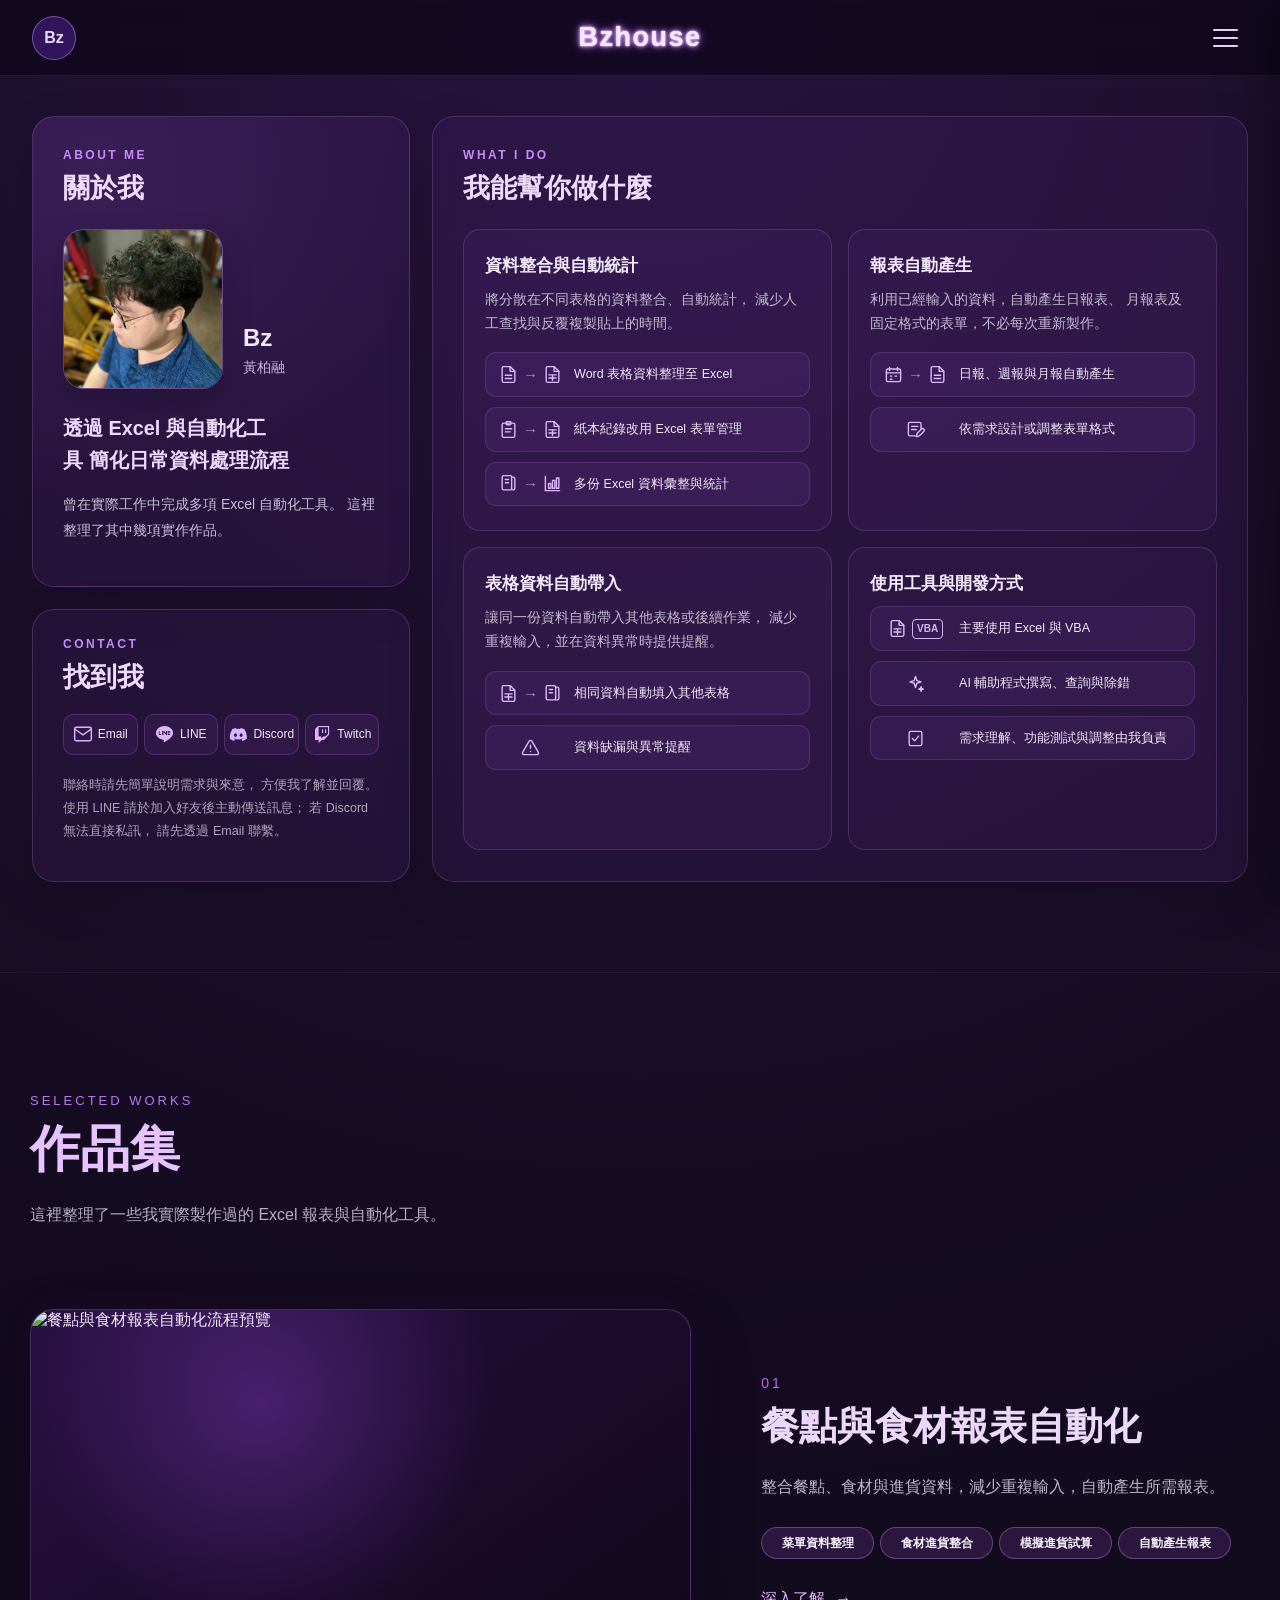
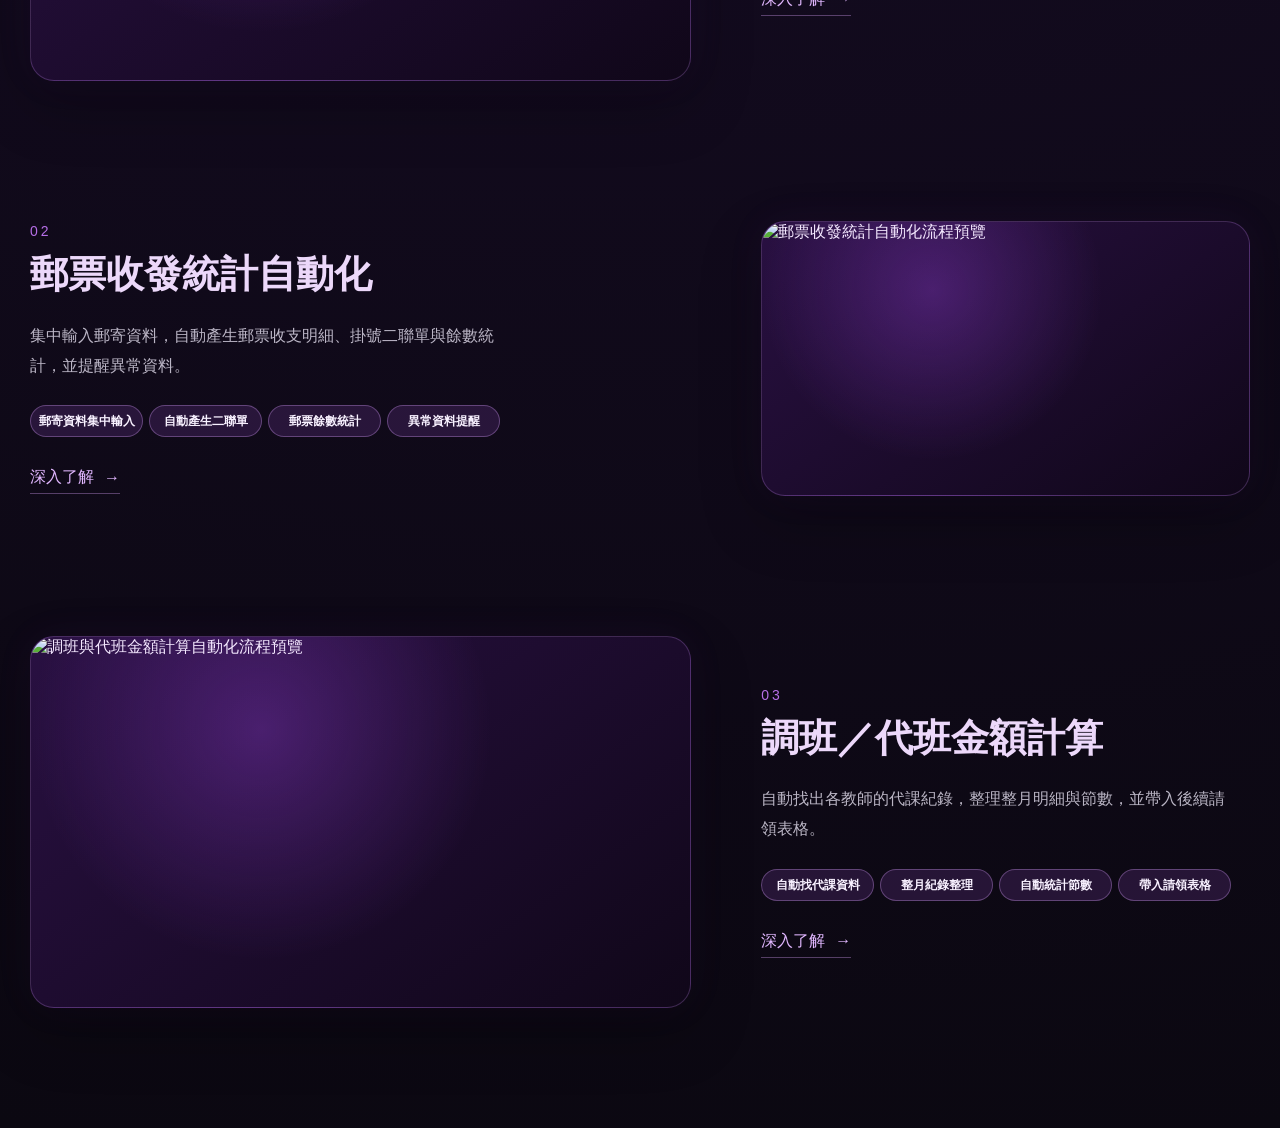
==== commit 70b3a8e9: "Add files via upload" ====
--- a/index.html
+++ b/index.html
@@ -254,337 +254,401 @@
     <main>
 
 
-        <!-- ========================================
-             Hero
-        ========================================= -->
-        <section
-            class="hero"
-            id="home"
-        >
-
-            <div class="hero-content">
-
-                <p class="hello">
-                    我是 Bz
-                </p>
-
-                <h1>
-                    透過 Excel 與自動化工具 簡化日常資料處理流程
-                    <br>
-
-                    <span>
-                        讓資料自動整理並產生報表
-                    </span>
-                </h1>
-
+
+<!-- ========================================
+     新版首頁：關於我 + 服務 + 找到我
+     取代舊 Hero、About、Skills、Contact
+     不要刪除原本作品集
+======================================== -->
+
+<section class="home-overview" id="home">
+
+    <!-- 內建線條 icon，不需要額外下載圖片 -->
+    <svg class="overview-svg-defs" xmlns="http://www.w3.org/2000/svg" aria-hidden="true">
+
+        <symbol id="bz-file-text" viewBox="0 0 24 24">
+            <path d="M14 2H6a2 2 0 0 0-2 2v16a2 2 0 0 0 2 2h12a2 2 0 0 0 2-2V8z"/>
+            <path d="M14 2v6h6M8 13h8M8 17h8"/>
+        </symbol>
+
+        <symbol id="bz-spreadsheet" viewBox="0 0 24 24">
+            <path d="M14 2H6a2 2 0 0 0-2 2v16a2 2 0 0 0 2 2h12a2 2 0 0 0 2-2V8z"/>
+            <path d="M14 2v6h6M7.5 12.5h9M7.5 16.5h9M12 12.5v7"/>
+        </symbol>
+
+        <symbol id="bz-clipboard" viewBox="0 0 24 24">
+            <rect x="4" y="4" width="16" height="18" rx="2"/>
+            <rect x="9" y="2" width="6" height="4" rx="1"/>
+            <path d="M8 11h8M8 15h6"/>
+        </symbol>
+
+        <symbol id="bz-files" viewBox="0 0 24 24">
+            <path d="M16 4h2a2 2 0 0 1 2 2v12a2 2 0 0 1-2 2h-2"/>
+            <rect x="4" y="2" width="12" height="18" rx="2"/>
+            <path d="M8 7h4M8 11h4"/>
+        </symbol>
+
+        <symbol id="bz-chart" viewBox="0 0 24 24">
+            <path d="M3 3v18h18"/>
+            <rect x="7" y="12" width="3" height="6"/>
+            <rect x="12" y="8" width="3" height="10"/>
+            <rect x="17" y="5" width="3" height="13"/>
+        </symbol>
+
+        <symbol id="bz-calendar" viewBox="0 0 24 24">
+            <rect x="3" y="5" width="18" height="16" rx="2"/>
+            <path d="M7 3v4M17 3v4M3 10h18M8 14h2M14 14h2M8 18h2"/>
+        </symbol>
+
+        <symbol id="bz-edit" viewBox="0 0 24 24">
+            <path d="M12 20H5a2 2 0 0 1-2-2V5a2 2 0 0 1 2-2h12a2 2 0 0 1 2 2v6"/>
+            <path d="m14 17 5.5-5.5a2.12 2.12 0 0 1 3 3L17 20l-4 1z"/>
+            <path d="M7 8h8M7 12h6"/>
+        </symbol>
+
+        <symbol id="bz-triangle" viewBox="0 0 24 24">
+            <path d="m10.3 3.9-8.1 14A2 2 0 0 0 3.9 21h16.2a2 2 0 0 0 1.7-3.1l-8.1-14a2 2 0 0 0-3.4 0z"/>
+            <path d="M12 9v4M12 17h.01"/>
+        </symbol>
+
+        <symbol id="bz-code" viewBox="0 0 24 24">
+            <path d="m8 17-5-5 5-5M16 7l5 5-5 5M14 4l-4 16"/>
+        </symbol>
+
+        <symbol id="bz-sparkles" viewBox="0 0 24 24">
+            <path d="m12 3 1.7 5.3L19 10l-5.3 1.7L12 17l-1.7-5.3L5 10l5.3-1.7z"/>
+            <path d="m19 16 .7 2.3L22 19l-2.3.7L19 22l-.7-2.3L16 19l2.3-.7z"/>
+        </symbol>
+
+        <symbol id="bz-check" viewBox="0 0 24 24">
+            <rect x="4" y="3" width="16" height="18" rx="2"/>
+            <path d="m8 12 3 3 5-6"/>
+        </symbol>
+
+        <symbol id="bz-envelope" viewBox="0 0 24 24">
+            <rect x="2" y="4" width="20" height="16" rx="2"/>
+            <path d="m2 6 10 7 10-7"/>
+        </symbol>
+
+        <symbol id="bz-message" viewBox="0 0 24 24">
+            <path d="M21 11.5a8.4 8.4 0 0 1-.9 3.8 8.5 8.5 0 0 1-7.6 4.7 8.4 8.4 0 0 1-3.8-.9L3 21l1.9-5.7a8.4 8.4 0 0 1-.9-3.8 8.5 8.5 0 0 1 4.7-7.6 8.4 8.4 0 0 1 3.8-.9h.5a8.5 8.5 0 0 1 8 8z"/>
+            <path d="M8 11.5h8"/>
+        </symbol>
+
+        <symbol id="bz-gamepad" viewBox="0 0 24 24">
+            <path d="M6.3 7h11.4a3 3 0 0 1 2.9 2.2l1.1 7a2.7 2.7 0 0 1-4.4 2.5L14.5 16h-5l-2.8 2.7a2.7 2.7 0 0 1-4.4-2.5l1.1-7A3 3 0 0 1 6.3 7z"/>
+            <path d="M7 10v5M4.5 12.5h5M16.5 11h.01M19 13h.01"/>
+        </symbol>
+
+    </svg>
+
+
+    <div class="home-overview-container">
+
+        <!-- ============================
+             左上：關於我
+        ============================ -->
+
+        <article class="overview-panel overview-about" id="about">
+
+            <div class="overview-kicker">ABOUT ME</div>
+            <h2>關於我</h2>
+
+            <div class="overview-identity">
+
+
+                <div class="overview-photo">
+                    <img src="images/profile.jpg" alt="Bz 個人照片">
+                </div>
+
+
+
+                <div class="overview-identity-text">
+                    <strong>Bz</strong>
+                    <span>黃柏融</span>
+                </div>
+
+
+            </div>
+
+            <p class="overview-slogan">
+                透過 Excel 與自動化工具
+                簡化日常資料處理流程
+            </p>
+
+            <p class="overview-bio">
+                曾在實際工作中完成多項 Excel 自動化工具。
+                這裡整理了其中幾項實作作品。
+            </p>
+
+        </article>
+
+
+        <!-- ============================
+             右側：What I Do
+        ============================ -->
+
+        <section class="overview-panel overview-services" id="skills">
+
+            <div class="overview-kicker">WHAT I DO</div>
+            <h2>我能幫你做什麼</h2>
+
+            <div class="overview-service-grid">
+
+                <!-- 01 資料整合與自動統計 -->
+
+                <article class="overview-service-card">
+
+                    <h3>資料整合與自動統計</h3>
+
+                    <p class="overview-service-desc">
+                        將分散在不同表格的資料整合、自動統計，
+                        減少人工查找與反覆複製貼上的時間。
+                    </p>
+
+                    <ul class="overview-task-list">
+
+                        <li class="overview-task">
+                            <span class="overview-flow">
+                                <svg class="overview-icon" aria-hidden="true">
+                                    <use href="#bz-file-text"></use>
+                                </svg>
+                                <span class="overview-arrow">→</span>
+                                <svg class="overview-icon" aria-hidden="true">
+                                    <use href="#bz-spreadsheet"></use>
+                                </svg>
+                            </span>
+                            <span>Word 表格資料整理至 Excel</span>
+                        </li>
+
+                        <li class="overview-task">
+                            <span class="overview-flow">
+                                <svg class="overview-icon" aria-hidden="true">
+                                    <use href="#bz-clipboard"></use>
+                                </svg>
+                                <span class="overview-arrow">→</span>
+                                <svg class="overview-icon" aria-hidden="true">
+                                    <use href="#bz-spreadsheet"></use>
+                                </svg>
+                            </span>
+                            <span>紙本紀錄改用 Excel 表單管理</span>
+                        </li>
+
+                        <li class="overview-task">
+                            <span class="overview-flow">
+                                <svg class="overview-icon" aria-hidden="true">
+                                    <use href="#bz-files"></use>
+                                </svg>
+                                <span class="overview-arrow">→</span>
+                                <svg class="overview-icon" aria-hidden="true">
+                                    <use href="#bz-chart"></use>
+                                </svg>
+                            </span>
+                            <span>多份 Excel 資料彙整與統計</span>
+                        </li>
+
+                    </ul>
+
+                </article>
+
+
+                <!-- 02 報表自動產生 -->
+
+                <article class="overview-service-card">
+
+                    <h3>報表自動產生</h3>
+
+                    <p class="overview-service-desc">
+                        利用已經輸入的資料，自動產生日報表、
+                        月報表及固定格式的表單，不必每次重新製作。
+                    </p>
+
+                    <ul class="overview-task-list">
+
+                        <li class="overview-task">
+                            <span class="overview-flow">
+                                <svg class="overview-icon" aria-hidden="true">
+                                    <use href="#bz-calendar"></use>
+                                </svg>
+                                <span class="overview-arrow">→</span>
+                                <svg class="overview-icon" aria-hidden="true">
+                                    <use href="#bz-file-text"></use>
+                                </svg>
+                            </span>
+                            <span>日報、週報與月報自動產生</span>
+                        </li>
+
+                        <li class="overview-task">
+                            <span class="overview-flow overview-flow-single">
+                                <svg class="overview-icon" aria-hidden="true">
+                                    <use href="#bz-edit"></use>
+                                </svg>
+                            </span>
+                            <span>依需求設計或調整表單格式</span>
+                        </li>
+
+                    </ul>
+
+                </article>
+
+
+                <!-- 03 表格資料自動帶入 -->
+
+                <article class="overview-service-card">
+
+                    <h3>表格資料自動帶入</h3>
+
+                    <p class="overview-service-desc">
+                        讓同一份資料自動帶入其他表格或後續作業，
+                        減少重複輸入，並在資料異常時提供提醒。
+                    </p>
+
+                    <ul class="overview-task-list">
+
+                        <li class="overview-task">
+                            <span class="overview-flow">
+                                <svg class="overview-icon" aria-hidden="true">
+                                    <use href="#bz-spreadsheet"></use>
+                                </svg>
+                                <span class="overview-arrow">→</span>
+                                <svg class="overview-icon" aria-hidden="true">
+                                    <use href="#bz-files"></use>
+                                </svg>
+                            </span>
+                            <span>相同資料自動填入其他表格</span>
+                        </li>
+
+                        <li class="overview-task">
+                            <span class="overview-flow overview-flow-single">
+                                <svg class="overview-icon" aria-hidden="true">
+                                    <use href="#bz-triangle"></use>
+                                </svg>
+                            </span>
+                            <span>資料缺漏與異常提醒</span>
+                        </li>
+
+                    </ul>
+
+                </article>
+
+
+                <!-- 04 使用工具與開發方式 -->
+
+                <article class="overview-service-card overview-service-tools">
+
+                    <h3>使用工具與開發方式</h3>
+
+                    <ul class="overview-task-list">
+
+
+                        <li class="overview-task">
+                            <span class="overview-flow">
+                                <svg class="overview-icon" aria-hidden="true">
+                                    <use href="#bz-spreadsheet"></use>
+                                </svg>
+                                <span class="overview-vba-icon" aria-hidden="true">VBA</span>
+                            </span>
+                            <span>主要使用 Excel 與 VBA</span>
+                        </li>
+
+
+                        <li class="overview-task">
+                            <span class="overview-flow overview-flow-single">
+                                <svg class="overview-icon" aria-hidden="true">
+                                    <use href="#bz-sparkles"></use>
+                                </svg>
+                            </span>
+                            <span>AI 輔助程式撰寫、查詢與除錯</span>
+                        </li>
+
+                        <li class="overview-task">
+                            <span class="overview-flow overview-flow-single">
+                                <svg class="overview-icon" aria-hidden="true">
+                                    <use href="#bz-check"></use>
+                                </svg>
+                            </span>
+                            <span>需求理解、功能測試與調整由我負責</span>
+                        </li>
+
+                    </ul>
+
+                </article>
+
+            </div>
+
+        </section>
+
+
+        <!-- ============================
+             左下：找到我
+        ============================ -->
+
+        <section class="overview-panel overview-contact" id="contact">
+
+            <div class="overview-kicker">CONTACT</div>
+            <h2>找到我</h2>
+
+            <div class="overview-contact-links">
 
                 <a
-                    href="#projects"
-                    class="hero-button"
+                    href="#"
+                    id="copyEmail"
+                    data-email="k2875633@gmail.com"
+                    class="overview-contact-link"
                 >
-                    查看作品
+                    <svg class="overview-icon" aria-hidden="true">
+                        <use href="#bz-envelope"></use>
+                    </svg>
+                    <span>Email</span>
                 </a>
 
-            </div>
+                <!-- 這裡必須換回你原本的 LINE 連結 -->
+                <a
+                    href="https://line.me/ti/p/h4XbMibrFY"
+                    class="overview-contact-link"
+                    target="_blank"
+                    rel="noopener noreferrer"
+                >
+                    <i class="bi bi-line" aria-hidden="true"></i>
+                    <span>LINE</span>
+                </a>
+
+                <a
+                    href="https://discord.com/users/287235722673651712"
+                    class="overview-contact-link"
+                    target="_blank"
+                    rel="noopener noreferrer"
+                >
+                    <i class="bi bi-discord" aria-hidden="true"></i>
+                    <span>Discord</span>
+                </a>
+
+                <a
+                    href="https://www.twitch.tv/bzgamehouse"
+                    class="overview-contact-link"
+                    target="_blank"
+                    rel="noopener noreferrer"
+                >
+                    <i class="bi bi-twitch" aria-hidden="true"></i>
+                    <span>Twitch</span>
+                </a>
+
+            </div>
+
+            <p class="overview-contact-note">
+                聯絡時請先簡單說明需求與來意，
+                方便我了解並回覆。
+                使用 LINE 請於加入好友後主動傳送訊息；
+                若 Discord 無法直接私訊，
+                請先透過 Email 聯繫。
+            </p>
 
         </section>
 
-
-
-        <!-- ========================================
-             關於我
-        ========================================= -->
-        <section
-            class="about-section"
-            id="about"
-        >
-
-            <div class="about-container">
-
-
-                <!-- ========================================
-                     左側：關於我
-                ========================================= -->
-                <div class="about-profile">
-
-
-                    <!-- 之後換成照片 / Logo -->
-
-                    <div class="about-photo">
-
-                        <img
-                            src="images/profile.jpg"
-                            alt="Bz 的個人照片"
-                            loading="lazy"
-                        >
-
-                    </div>
-
-
-
-                    <div class="about-intro">
-
-                        <p class="section-label">
-                            ABOUT ME
-                        </p>
-
-                        <h2>
-                            關於我
-                        </h2>
-
-                        <div class="about-name">
-
-                            <span class="about-name-nickname">
-                                Bz
-                            </span>
-
-                            <span class="about-name-real">
-                                黃柏融
-                            </span>
-
-                        </div>
-
-                        <p>
-                            曾在實際工作中完成多項 Excel 自動化工具。
-                        </p>
-
-                        <p>
-                            這裡整理了我的其中幾項實作作品。
-                        </p>
-
-                    </div>
-
-
-                </div>
-
-
-
-                <!-- ========================================
-                     右側：工具與技能
-                ========================================= -->
-                
-                <div class="skills-card">
-
-                    <p class="section-label">
-                        WHAT I DO
-                    </p>
-
-                    <h2>
-                        我能幫你做什麼
-                    </h2>
-
-                    <p class="skills-intro">
-                        如果你的工作還在使用紙本表單，
-                        或經常需要在不同表格之間複製貼上、
-                        重複輸入相同資料、定期製作固定格式的報表，
-                        我可以協助將紙本作業整理成 Excel，
-                        並把後續重複的資料處理工作自動化，
-                        減少人工操作與出錯機會，讓工作變得更簡單。
-                    </p>
-
-
-
-                    <!-- 資料整合與自動統計 -->
-                    <div class="skill-detail">
-
-                        <div class="skill-heading">
-
-                            <h3>
-                                資料整合與自動統計
-                            </h3>
-
-                        </div>
-
-                        <p>
-                            將分散在不同表格的資料整合、自動統計，
-                            減少人工查找與反覆複製貼上的時間。
-                        </p>
-
-                        <ul class="skill-examples">
-
-                            <li>
-                                Word 表格資料整理至 Excel
-                            </li>
-
-                            <li>
-                                紙本紀錄改用 Excel 表單管理
-                            </li>
-
-                            <li>
-                                多份 Excel 資料彙整與統計
-                            </li>
-
-                        </ul>
-
-                    </div>
-
-
-                    <!-- 報表自動產生 -->
-                    <div class="skill-detail">
-
-                        <div class="skill-heading">
-
-                            <h3>
-                                報表自動產生
-                            </h3>
-
-                        </div>
-
-                        <p>
-                            利用已經輸入的資料，自動產生日報表、
-                            月報表及固定格式的表單，
-                            不必每次重新製作。
-                        </p>
-
-
-
-                        <ul class="skill-examples">
-
-                            <li>
-                                日報、週報與月報自動產生
-                            </li>
-
-                            <li>
-                                依照需求格式產生表單
-                            </li>
-
-                        </ul>
-
-                    </div>
-
-
-                    <!-- 表格資料自動帶入 -->
-                    <div class="skill-detail">
-
-                        <div class="skill-heading">
-
-                            <h3>
-                                表格資料自動帶入
-                            </h3>
-
-                        </div>
-
-                        <p>
-                            讓同一份資料自動帶入其他表格或後續作業，
-                            減少重複輸入，並在資料異常時提供提醒。
-                        </p>
-                        
-
-                        <ul class="skill-examples">
-
-                            <li>
-                                相同資料自動填入其他表格
-                            </li>
-
-                            <li>
-                                資料缺漏與異常提醒
-                            </li>
-
-                        </ul>
-
-                    </div>
-
-
-
-
-                    <!-- 使用工具與開發方式 -->
-                    <div class="ai-note">
-
-                        <div class="ai-note-title">
-                            使用工具與開發方式
-                        </div>
-
-                        <p>
-                            目前主要使用 Excel 與 VBA 製作自動化工具，
-                            並搭配 AI 協助程式撰寫、技術查詢與除錯。
-                            需求理解、流程設計、功能測試與實際使用調整由我負責。
-                        </p>
-
-                    </div>
-
-                </div>
-
-
-
-
-                <!-- ========================================
-                     下方：找到我
-                ========================================= -->
-                <div class="contact-card">
-
-                    <p class="section-label">
-                        LINKS
-                    </p>
-
-                    <h2>
-                        找到我
-                    </h2>
-
-                    
-                    <p class="contact-intro">
-                        有 Excel 報表整理或工作流程自動化的需求，
-                        歡迎透過以下方式聯絡。
-                    </p>
-
-
-
-                    <div class="contact-links">
-
-                        <a
-                            href="#"
-                            id="copyEmail"
-                            data-email="k2875633@gmail.com"
-                        >
-                            <i class="bi bi-envelope-fill" aria-hidden="true"></i>
-                            <span>Email</span>
-                        </a>
-
-                        <a
-                            href="https://discord.com/users/287235722673651712"
-                            target="_blank"
-                            rel="noopener noreferrer"
-                        >
-                            <i class="bi bi-discord" aria-hidden="true"></i>
-                            <span>Discord</span>
-                        </a>
-
-                        <a
-                            href="https://www.twitch.tv/bzgamehouse"
-                            target="_blank"
-                            rel="noopener noreferrer"
-                        >
-                            <i class="bi bi-twitch" aria-hidden="true"></i>
-                            <span>Twitch</span>
-                        </a>
-
-                        
-                        <a
-                            href="https://line.me/ti/p/h4XbMibrFY"
-                            target="_blank"
-                            rel="noopener noreferrer"
-                        >
-                            <i class="bi bi-line" aria-hidden="true"></i>
-                            <span>LINE</span>
-                        </a>
-
-
-                    </div>
-                    
-                    <p class="contact-note">
-                        聯絡時請先簡單說明需求與來意，
-                        方便我了解並回覆。
-                        使用 LINE 請於加入好友後主動傳送訊息；
-                        若 Discord 無法直接私訊，
-                        請先透過 Email 聯繫。
-                    </p>
-
-
-
-                </div>
-
-            </div>
-
-        </section>
+    </div>
+
+</section>
+
 
 
 
@@ -621,10 +685,15 @@
 
             <div class="project-preview">
 
-                <div class="project-placeholder">
-                    <span>餐點與食材報表自動化</span>
-                    <small>Preview</small>
-                </div>
+
+                <div class="project-placeholder project-placeholder--image">
+                    <img
+                        src="images/food-report-preview.png"
+                        alt="餐點與食材報表自動化流程預覽"
+                        loading="lazy"
+                    >
+                </div>
+
 
             </div>
 
@@ -675,10 +744,14 @@
 
             <div class="project-preview">
 
-                <div class="project-placeholder">
-                    <span>郵票收發統計</span>
-                    <small>Preview</small>
-                </div>
+                <div class="project-placeholder project-placeholder--image">
+                    <img
+                        src="images/postage-report-preview.png"
+                        alt="郵票收發統計自動化流程預覽"
+                        loading="lazy"
+                    >
+                </div>
+
 
             </div>
 
@@ -729,10 +802,15 @@
 
             <div class="project-preview">
 
-                <div class="project-placeholder">
-                    <span>調班／代班金額計算</span>
-                    <small>Preview</small>
-                </div>
+
+                <div class="project-placeholder project-placeholder--image">
+                    <img
+                        src="images/substitute-report-preview.png"
+                        alt="調班與代班金額計算自動化流程預覽"
+                        loading="lazy"
+                    >
+                </div>
+
 
             </div>
 
--- a/style.css
+++ b/style.css
@@ -3871,3 +3871,623 @@
     }
 
 }
+
+
+.overview-service-card h3 {
+    margin-bottom: 10px;
+}
+
+.overview-service-desc {
+    margin: 0 0 18px;
+
+    font-size: 13.5px;
+    line-height: 1.75;
+
+    color: #cdbed8;
+}
+
+
+/* ========================================
+   新版首頁：關於我／我能幫你做什麼／找到我
+   2026-10-28：對應 index.html 的 home-overview
+======================================== */
+
+.home-overview {
+    padding: 116px 32px 90px;
+    background: rgba(255, 255, 255, 0.012);
+}
+
+.home-overview-container {
+    width: 100%;
+    max-width: 1440px;
+    margin: 0 auto;
+
+    display: grid;
+    grid-template-columns: minmax(0, 0.95fr) minmax(0, 2.05fr);
+    grid-template-areas:
+        "about services"
+        "contact services";
+    gap: 22px;
+    align-items: stretch;
+}
+
+.overview-panel {
+    min-width: 0;
+    border: 1px solid rgba(210, 164, 255, 0.19);
+    border-radius: 22px;
+    background: rgba(105, 48, 145, 0.12);
+    box-shadow: 0 16px 50px rgba(0, 0, 0, 0.12);
+}
+
+.overview-about {
+    grid-area: about;
+    padding: 31px 30px;
+    background:
+        radial-gradient(circle at 15% 12%, rgba(172, 88, 232, 0.15), transparent 65%),
+        rgba(105, 48, 145, 0.13);
+}
+
+.overview-services {
+    grid-area: services;
+    padding: 31px 30px;
+}
+
+.overview-contact {
+    grid-area: contact;
+    padding: 27px 30px;
+}
+
+.overview-kicker {
+    margin-bottom: 9px;
+    color: #c88bfa;
+    font-size: 12px;
+    font-weight: 600;
+    letter-spacing: 2.5px;
+}
+
+.home-overview h2 {
+    margin: 0 0 23px;
+    color: #f0dbff;
+    font-size: clamp(26px, 2.1vw, 32px);
+    line-height: 1.3;
+}
+
+.overview-identity {
+    display: flex;
+    align-items: center;
+    gap: 18px;
+    margin-bottom: 25px;
+}
+
+.overview-photo {
+    display: flex;
+    align-items: center;
+    justify-content: center;
+    flex: 0 0 112px;
+    width: 112px;
+    height: 112px;
+    border: 1px solid rgba(217, 165, 255, 0.35);
+    border-radius: 21px;
+    background: linear-gradient(145deg, #392057, #1a0d2c);
+    color: #f6e8ff;
+    font-size: 32px;
+    font-weight: 800;
+    box-shadow: 0 12px 30px rgba(0,0,0,0.18);
+}
+
+.overview-identity-text {
+    display: flex;
+    flex-direction: column;
+    gap: 6px;
+    min-width: 0;
+}
+
+.overview-identity-text strong {
+    color: #f4e8ff;
+    font-size: 24px;
+    line-height: 1.25;
+}
+
+.overview-identity-text span {
+    color: #cab7d8;
+    font-size: 14px;
+}
+
+.overview-slogan {
+    margin: 0 0 16px;
+    color: #f0d9ff;
+    font-size: clamp(19px, 1.55vw, 23px);
+    font-weight: 700;
+    line-height: 1.6;
+    text-wrap: balance;
+}
+
+.overview-bio {
+    margin: 0;
+    color: var(--text-main);
+    font-size: 14px;
+    line-height: 1.85;
+    opacity: 0.78;
+}
+
+.overview-service-grid {
+    display: grid;
+    grid-template-columns: repeat(2, minmax(0, 1fr));
+    gap: 16px;
+    align-items: stretch;
+}
+
+.overview-service-card {
+    min-width: 0;
+    padding: 23px 21px 24px;
+    border: 1px solid rgba(215, 161, 255, 0.18);
+    border-radius: 17px;
+    background: rgba(137, 65, 183, 0.085);
+}
+
+.overview-service-card h3 {
+    margin: 0 0 11px;
+    color: #f5eaff;
+    font-size: clamp(17px, 1.35vw, 20px);
+    line-height: 1.4;
+    font-weight: 700;
+}
+
+/* 三張服務卡片保留原本的簡短敘述 */
+.overview-service-desc {
+    margin: 0 0 17px;
+    color: var(--text-main);
+    font-size: 13.5px;
+    line-height: 1.75;
+    opacity: 0.75;
+}
+
+.overview-task-list {
+    display: flex;
+    flex-direction: column;
+    gap: 10px;
+    margin: 0;
+    padding: 0;
+    list-style: none;
+}
+
+.overview-task {
+    display: flex;
+    align-items: center;
+    gap: 11px;
+    min-width: 0;
+    padding: 11px 12px;
+    border: 1px solid rgba(210, 164, 255, 0.14);
+    border-radius: 11px;
+    background: rgba(162, 87, 221, 0.095);
+    color: #f1e9f8;
+    font-size: 12.5px;
+    font-weight: 500;
+    line-height: 1.65;
+}
+
+.overview-task > span:last-child {
+    min-width: 0;
+}
+
+.overview-flow {
+    display: inline-flex;
+    flex: 0 0 65px;
+    align-items: center;
+    justify-content: center;
+    gap: 5px;
+    color: #dfb8ff;
+}
+
+.overview-flow-single {
+    justify-content: center;
+}
+
+.overview-icon {
+    display: inline-block;
+    flex-shrink: 0;
+    width: 19px;
+    height: 19px;
+    stroke: currentColor;
+    fill: none;
+    stroke-width: 1.75;
+    stroke-linecap: round;
+    stroke-linejoin: round;
+    vertical-align: middle;
+}
+
+.overview-arrow {
+    color: #bb86e4;
+    font-size: 15px;
+    line-height: 1;
+}
+
+/* SVG 符號表不佔畫面，但仍能被 <use> 參照 */
+.overview-svg-defs {
+    position: absolute;
+    width: 0;
+    height: 0;
+    overflow: hidden;
+    pointer-events: none;
+}
+
+.overview-service-tools {
+    background: rgba(128, 60, 167, 0.065);
+}
+
+.overview-contact h2 {
+    margin-bottom: 19px;
+}
+
+.overview-contact-links {
+    display: flex;
+    flex-direction: column;
+    gap: 10px;
+}
+
+.overview-contact-link {
+    display: flex;
+    align-items: center;
+    gap: 12px;
+    min-height: 43px;
+    padding: 10px 15px;
+    border-radius: 12px;
+    border: 1px solid rgba(208, 142, 255, 0.2);
+    background: rgba(169, 78, 225, 0.095);
+    color: #f4eaff;
+    font-size: 15px;
+    text-decoration: none;
+    transition: border-color 0.2s ease, background 0.2s ease, transform 0.2s ease;
+}
+
+.overview-contact-link:hover,
+.overview-contact-link:focus-visible {
+    border-color: rgba(220, 164, 255, 0.48);
+    background: rgba(169, 78, 225, 0.19);
+    transform: translateY(-1px);
+}
+
+.overview-contact-link .overview-icon {
+    width: 20px;
+    height: 20px;
+    color: #ddb4ff;
+}
+
+.overview-contact-note {
+    margin-top: 19px;
+    font-size: 12.5px;
+    line-height: 1.85;
+    color: var(--text-main);
+    opacity: 0.66;
+}
+
+/* 中型螢幕：先改成上下區塊，服務仍可兩欄 */
+@media (max-width: 1000px) {
+    .home-overview {
+        padding: 98px 24px 70px;
+    }
+
+    .home-overview-container {
+        grid-template-columns: minmax(0, 1fr);
+        grid-template-areas:
+            "about"
+            "services"
+            "contact";
+        gap: 18px;
+    }
+
+    .overview-about,
+    .overview-services,
+    .overview-contact {
+        padding: 28px;
+    }
+}
+
+/* 手機：三個區塊依序直排，服務卡片改為一列一張 */
+@media (max-width: 680px) {
+    .home-overview {
+        padding: 91px 16px 56px;
+    }
+
+    .home-overview-container {
+        gap: 14px;
+    }
+
+    .overview-about,
+    .overview-services,
+    .overview-contact {
+        padding: 23px 19px;
+        border-radius: 18px;
+    }
+
+    .overview-service-grid {
+        grid-template-columns: minmax(0, 1fr);
+        gap: 12px;
+    }
+
+    .overview-service-card {
+        padding: 20px 15px;
+    }
+
+    .overview-photo {
+        flex-basis: 84px;
+        width: 84px;
+        height: 84px;
+        font-size: 26px;
+    }
+
+    .overview-identity {
+        gap: 13px;
+        margin-bottom: 20px;
+    }
+
+    .overview-slogan {
+        font-size: 19px;
+    }
+
+    .overview-task {
+        font-size: 12.5px;
+        padding: 10px 9px;
+        gap: 8px;
+    }
+
+    .overview-flow {
+        flex-basis: 59px;
+        gap: 3px;
+    }
+}
+
+
+.overview-photo {
+    overflow: hidden;
+}
+
+.overview-photo img {
+    display: block;
+    width: 100%;
+    height: 100%;
+    object-fit: cover;
+}
+
+
+.overview-contact-link .bi {
+    display: inline-flex;
+    align-items: center;
+    justify-content: center;
+
+    width: 20px;
+    height: 20px;
+
+    flex-shrink: 0;
+
+    font-size: 20px;
+    line-height: 1;
+
+    color: #ddb4ff;
+}
+
+
+/* What I Do 依照實際內容決定高度 */
+.overview-services {
+    align-self: start;
+}
+
+
+/* 找到我：桌面版四個聯絡方式並排 */
+
+.overview-contact-links {
+    display: grid;
+    grid-template-columns: repeat(4, minmax(0, 1fr));
+    gap: 6px;
+}
+
+.overview-contact-link {
+    min-width: 0;
+    min-height: 41px;
+
+    justify-content: center;
+    gap: 5px;
+
+    padding: 8px 3px;
+    border-radius: 10px;
+
+    font-size: 12px;
+    white-space: nowrap;
+}
+
+.overview-contact-link .bi {
+    flex-shrink: 0;
+    font-size: 17px;
+}
+
+/* 較窄的桌面版 */
+@media (min-width: 1001px) and (max-width: 1200px) {
+    .overview-about,
+    .overview-contact {
+        padding-left: 18px;
+        padding-right: 18px;
+    }
+
+    .overview-contact-link {
+        font-size: 11px;
+        gap: 3px;
+    }
+
+    .overview-contact-link .bi {
+        font-size: 14px;
+    }
+}
+
+/* 小手機：避免四個按鈕太擠 */
+@media (max-width: 420px) {
+    .overview-contact-links {
+        grid-template-columns: repeat(2, minmax(0, 1fr));
+    }
+
+    .overview-contact-link {
+        font-size: 14px;
+    }
+}
+
+
+/* 關於我：放大照片 */
+
+.overview-photo {
+    flex: 0 0 138px;
+
+    width: 138px;
+    height: 138px;
+}
+
+.overview-identity {
+    gap: 14px;
+    margin-bottom: 20px;
+}
+
+/* 主要介紹放在照片右側 */
+
+.overview-identity-text .overview-slogan {
+    margin: 8px 0 0;
+
+    font-size: 17px;
+    line-height: 1.55;
+
+    font-weight: 700;
+    word-break: keep-all;
+}
+
+/* 較窄桌面版調整照片大小 */
+
+@media (min-width: 1001px) and (max-width: 1200px) {
+    .overview-photo {
+        flex-basis: 108px;
+        width: 108px;
+        height: 108px;
+    }
+
+    .overview-identity-text .overview-slogan {
+        font-size: 15px;
+    }
+}
+
+/* 小手機避免照片壓縮文字空間 */
+
+@media (max-width: 420px) {
+    .overview-photo {
+        flex-basis: 105px;
+        width: 105px;
+        height: 105px;
+    }
+
+    .overview-identity-text .overview-slogan {
+        font-size: 16px;
+    }
+}
+
+
+/* 關於我：照片放大 */
+
+.overview-photo {
+    flex: 0 0 160px;
+    width: 160px;
+    height: 160px;
+}
+
+.overview-identity {
+    gap: 20px;
+    margin-bottom: 24px;
+}
+
+/* 手機版照片稍微縮小 */
+
+@media (max-width: 680px) {
+    .overview-photo {
+        flex: 0 0 112px;
+        width: 112px;
+        height: 112px;
+    }
+}
+
+
+/* ========================================
+   關於我：姓名向下對齊
+======================================== */
+
+.overview-identity-text {
+    align-self: flex-end;
+    padding-bottom: 12px;
+}
+
+
+/* ========================================
+   What I Do：外框與左側總高度對齊
+======================================== */
+
+@media (min-width: 1001px) {
+
+    .overview-services {
+        align-self: stretch;
+
+        display: flex;
+        flex-direction: column;
+    }
+
+    .overview-service-grid {
+        flex: 1;
+
+        align-content: space-between;
+    }
+
+}
+
+
+/* ========================================
+   What I Do：桌面版四張卡片等高
+======================================== */
+
+@media (min-width: 1001px) {
+
+    .overview-service-grid {
+        grid-auto-rows: 1fr;
+    }
+
+}
+
+
+/* ========================================
+   作品集：Preview 圖片
+======================================== */
+
+.project-placeholder--image {
+    aspect-ratio: 16 / 9;
+    overflow: hidden;
+}
+
+.project-placeholder--image img {
+    display: block;
+
+    width: 100%;
+    height: 100%;
+
+    object-fit: contain;
+}
+
+
+/* VBA 專用小圖示 */
+
+.overview-vba-icon {
+    display: inline-flex;
+    align-items: center;
+    justify-content: center;
+
+    height: 20px;
+    padding: 0 4px;
+
+    border: 1px solid #d6b1ff;
+    border-radius: 4px;
+
+    color: #d6b1ff;
+    font-size: 10px;
+    font-weight: 700;
+    line-height: 1;
+}
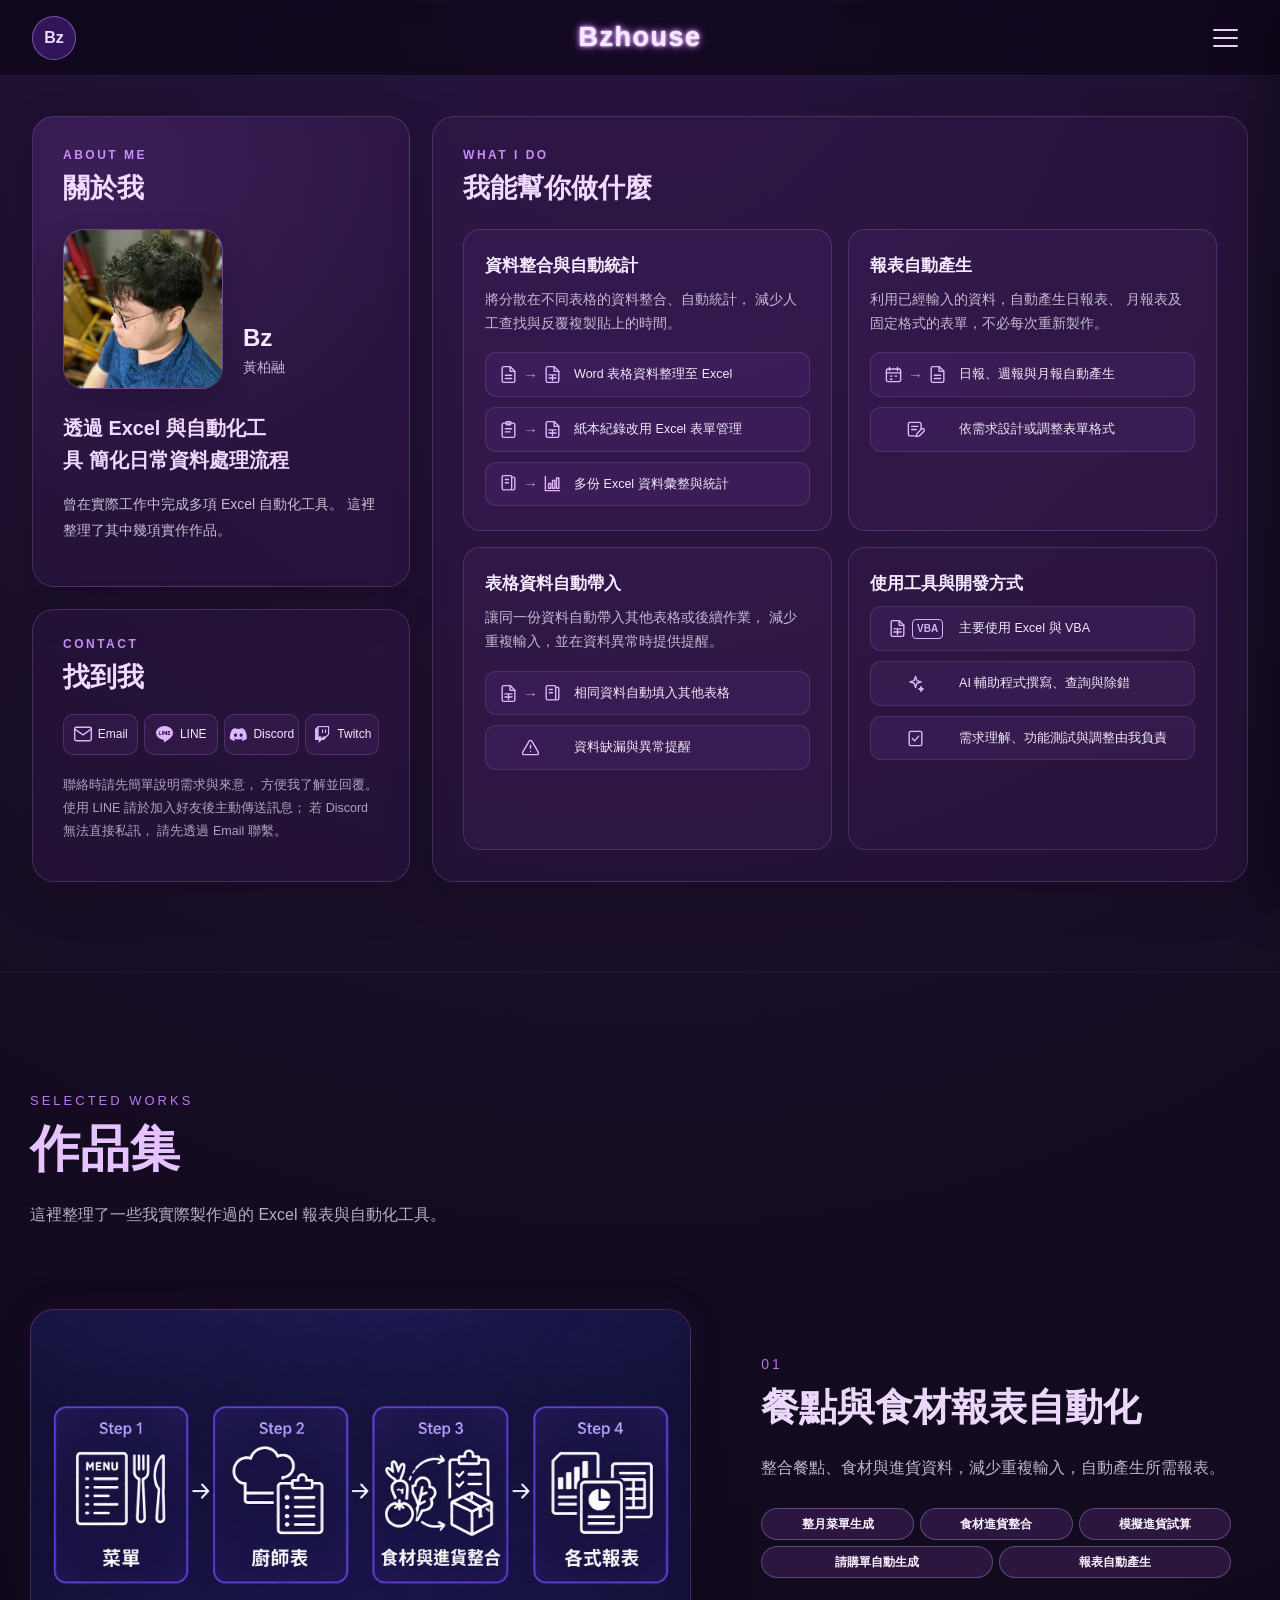
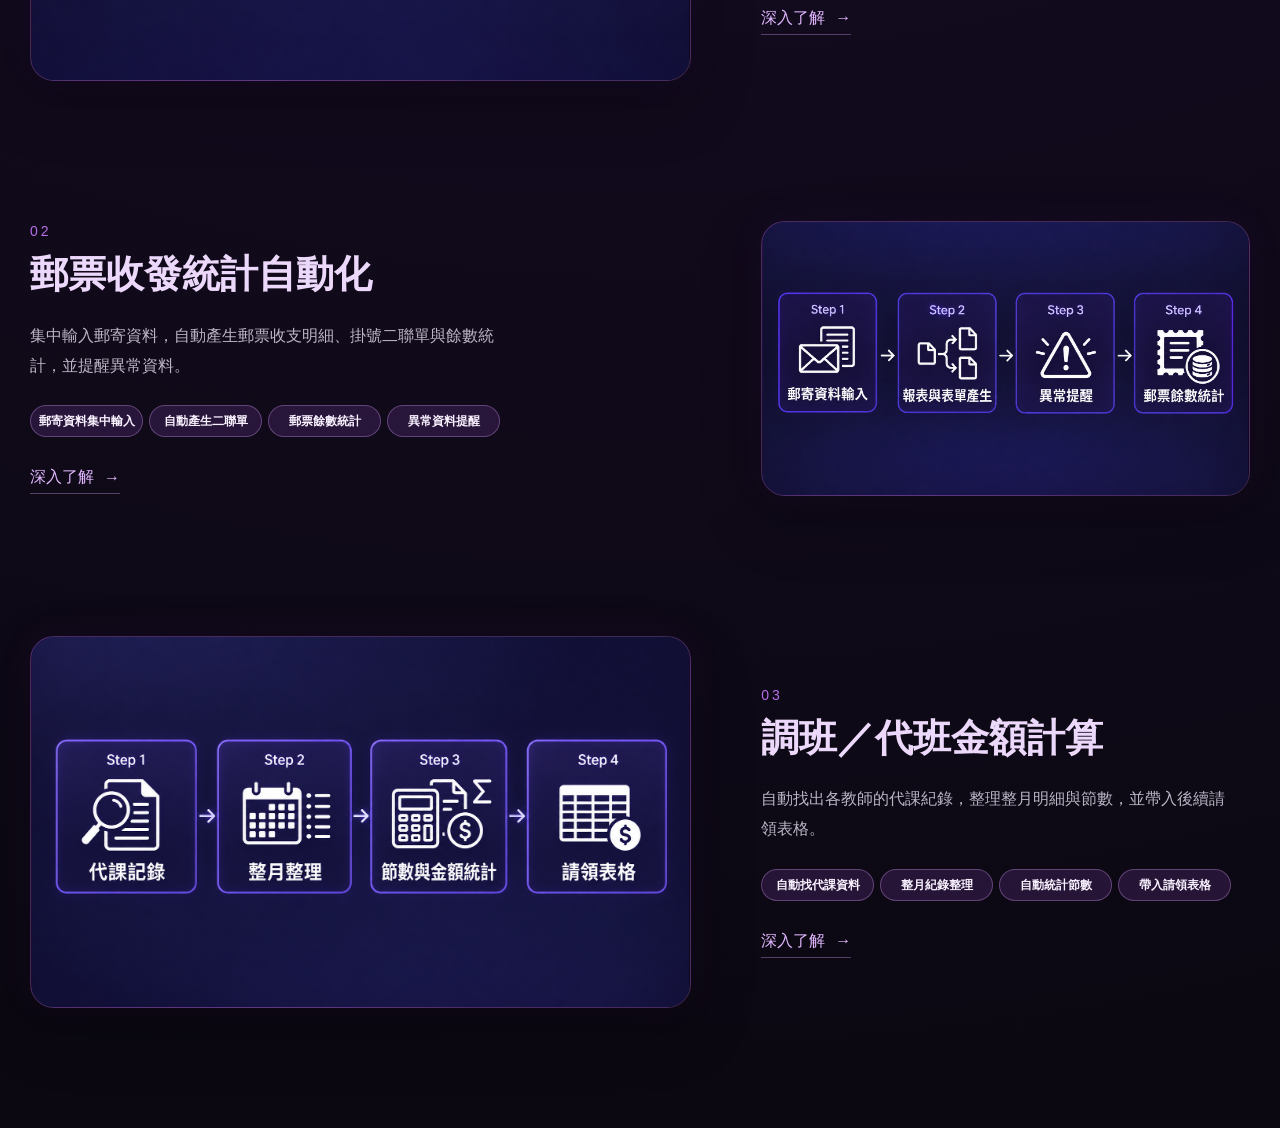
==== commit 26840e94: "Add files via upload" ====
--- a/index.html
+++ b/index.html
@@ -1,868 +1,854 @@
-<!DOCTYPE html>
-<html lang="zh-Hant">
-
-<head>
-    <meta charset="UTF-8">
-
-    <meta
-        name="viewport"
-        content="width=device-width, initial-scale=1.0"
-    >
-
-    <title>Bzhouse</title>
-
-    
-    <link
-        rel="stylesheet"
-        href="https://cdn.jsdelivr.net/npm/bootstrap-icons@1.13.2/font/bootstrap-icons.min.css"
-    >
-
-    <link
-        rel="stylesheet"
-        href="style.css"
-    >
-</head>
-
-
-<body>
-
-    <!-- ========================================
-         Header
-    ========================================= -->
-    <header class="header">
-
-        <!-- 左上 Logo -->
-        <a
-            href="https://bzhouse.github.io/"
-            class="logo"
-            aria-label="回到首頁"
-        >
-            Bz
-        </a>
-
-
-        <!-- 中間網站名稱 -->
-        <a
-            href="https://bzhouse.github.io/"
-            class="site-name"
-        >
-            Bzhouse
-        </a>
-
-
-        <!-- 右上選單 -->
-        <button
-            class="menu-button"
-            id="menuButton"
-            aria-label="開啟選單"
-            aria-expanded="false"
-            aria-controls="sideMenu"
-        >
-            <span></span>
-            <span></span>
-            <span></span>
-        </button>
-
-    </header>
-
-
-
-    <!-- ========================================
-         側邊選單遮罩
-    ========================================= -->
-    <div
-        class="menu-overlay"
-        id="menuOverlay"
-    ></div>
-
-
-
-    <!-- ========================================
-         右側選單
-    ========================================= -->
-    <aside
-        class="side-menu"
-        id="sideMenu"
-    >
-
-        <div class="side-menu-header">
-
-            <span>Bzhouse</span>
-
-            <button
-                class="close-menu-button"
-                id="closeMenuButton"
-                aria-label="關閉選單"
-            >
-                ×
-            </button>
-
-        </div>
-
-
-        <nav class="side-menu-nav">
-
-            <a href="https://bzhouse.github.io/">
-                首頁
-            </a>
-
-            <a href="#about">
-                關於我
-            </a>
-
-            <a href="#projects">
-                作品集
-            </a>
-
-
-            <!-- 外觀設定 -->
-            <button
-                class="appearance-button"
-                id="appearanceButton"
-                type="button"
-            >
-                外觀設定
-
-                <span>⚙</span>
-            </button>
-
-
-            <div
-                class="appearance-panel"
-                id="appearancePanel"
-            >
-
-                <!-- 背景顏色 -->
-                <div class="theme-group">
-
-                    <p>背景顏色</p>
-
-                    <div
-                        class="color-options"
-                        id="backgroundOptions"
-                    >
-
-                        <button
-                            class="color-dot background-dot active"
-                            data-background="purple"
-                            aria-label="深紫色背景"
-                            title="深紫色"
-                        ></button>
-
-                        <button
-                            class="color-dot background-dot bg-black"
-                            data-background="black"
-                            aria-label="黑色背景"
-                            title="黑色"
-                        ></button>
-
-                        <button
-                            class="color-dot background-dot bg-blue"
-                            data-background="blue"
-                            aria-label="深藍色背景"
-                            title="深藍色"
-                        ></button>
-
-                        <button
-                            class="color-dot background-dot bg-green"
-                            data-background="green"
-                            aria-label="深綠色背景"
-                            title="深綠色"
-                        ></button>
-
-                        <button
-                            class="color-dot background-dot bg-light"
-                            data-background="light"
-                            aria-label="淺色背景"
-                            title="淺色"
-                        ></button>
-
-                    </div>
-
-                </div>
-
-
-                <!-- 文字顏色 -->
-                <div class="theme-group">
-
-                    <p>文字顏色</p>
-
-                    <div
-                        class="color-options"
-                        id="textOptions"
-                    >
-
-                        <button
-                            class="color-dot text-dot text-white active"
-                            data-text="white"
-                            aria-label="白色文字"
-                            title="白色"
-                        ></button>
-
-                        <button
-                            class="color-dot text-dot text-purple"
-                            data-text="purple"
-                            aria-label="淡紫色文字"
-                            title="淡紫色"
-                        ></button>
-
-                        <button
-                            class="color-dot text-dot text-yellow"
-                            data-text="yellow"
-                            aria-label="淡黃色文字"
-                            title="淡黃色"
-                        ></button>
-
-                        <button
-                            class="color-dot text-dot text-green"
-                            data-text="green"
-                            aria-label="淡綠色文字"
-                            title="淡綠色"
-                        ></button>
-
-                        <button
-                            class="color-dot text-dot text-black"
-                            data-text="black"
-                            aria-label="黑色文字"
-                            title="黑色"
-                        ></button>
-
-                    </div>
-
-                </div>
-
-
-                <button
-                    class="reset-theme-button"
-                    id="resetThemeButton"
-                    type="button"
-                >
-                    恢復預設
-                </button>
-
-            </div>
-
-        </nav>
-
-    </aside>
-
-
-
-    <!-- ========================================
-         網站主要內容
-    ========================================= -->
-    <main>
-
-
-
-<!-- ========================================
-     新版首頁：關於我 + 服務 + 找到我
-     取代舊 Hero、About、Skills、Contact
-     不要刪除原本作品集
-======================================== -->
-
-<section class="home-overview" id="home">
-
-    <!-- 內建線條 icon，不需要額外下載圖片 -->
-    <svg class="overview-svg-defs" xmlns="http://www.w3.org/2000/svg" aria-hidden="true">
-
-        <symbol id="bz-file-text" viewBox="0 0 24 24">
-            <path d="M14 2H6a2 2 0 0 0-2 2v16a2 2 0 0 0 2 2h12a2 2 0 0 0 2-2V8z"/>
-            <path d="M14 2v6h6M8 13h8M8 17h8"/>
-        </symbol>
-
-        <symbol id="bz-spreadsheet" viewBox="0 0 24 24">
-            <path d="M14 2H6a2 2 0 0 0-2 2v16a2 2 0 0 0 2 2h12a2 2 0 0 0 2-2V8z"/>
-            <path d="M14 2v6h6M7.5 12.5h9M7.5 16.5h9M12 12.5v7"/>
-        </symbol>
-
-        <symbol id="bz-clipboard" viewBox="0 0 24 24">
-            <rect x="4" y="4" width="16" height="18" rx="2"/>
-            <rect x="9" y="2" width="6" height="4" rx="1"/>
-            <path d="M8 11h8M8 15h6"/>
-        </symbol>
-
-        <symbol id="bz-files" viewBox="0 0 24 24">
-            <path d="M16 4h2a2 2 0 0 1 2 2v12a2 2 0 0 1-2 2h-2"/>
-            <rect x="4" y="2" width="12" height="18" rx="2"/>
-            <path d="M8 7h4M8 11h4"/>
-        </symbol>
-
-        <symbol id="bz-chart" viewBox="0 0 24 24">
-            <path d="M3 3v18h18"/>
-            <rect x="7" y="12" width="3" height="6"/>
-            <rect x="12" y="8" width="3" height="10"/>
-            <rect x="17" y="5" width="3" height="13"/>
-        </symbol>
-
-        <symbol id="bz-calendar" viewBox="0 0 24 24">
-            <rect x="3" y="5" width="18" height="16" rx="2"/>
-            <path d="M7 3v4M17 3v4M3 10h18M8 14h2M14 14h2M8 18h2"/>
-        </symbol>
-
-        <symbol id="bz-edit" viewBox="0 0 24 24">
-            <path d="M12 20H5a2 2 0 0 1-2-2V5a2 2 0 0 1 2-2h12a2 2 0 0 1 2 2v6"/>
-            <path d="m14 17 5.5-5.5a2.12 2.12 0 0 1 3 3L17 20l-4 1z"/>
-            <path d="M7 8h8M7 12h6"/>
-        </symbol>
-
-        <symbol id="bz-triangle" viewBox="0 0 24 24">
-            <path d="m10.3 3.9-8.1 14A2 2 0 0 0 3.9 21h16.2a2 2 0 0 0 1.7-3.1l-8.1-14a2 2 0 0 0-3.4 0z"/>
-            <path d="M12 9v4M12 17h.01"/>
-        </symbol>
-
-        <symbol id="bz-code" viewBox="0 0 24 24">
-            <path d="m8 17-5-5 5-5M16 7l5 5-5 5M14 4l-4 16"/>
-        </symbol>
-
-        <symbol id="bz-sparkles" viewBox="0 0 24 24">
-            <path d="m12 3 1.7 5.3L19 10l-5.3 1.7L12 17l-1.7-5.3L5 10l5.3-1.7z"/>
-            <path d="m19 16 .7 2.3L22 19l-2.3.7L19 22l-.7-2.3L16 19l2.3-.7z"/>
-        </symbol>
-
-        <symbol id="bz-check" viewBox="0 0 24 24">
-            <rect x="4" y="3" width="16" height="18" rx="2"/>
-            <path d="m8 12 3 3 5-6"/>
-        </symbol>
-
-        <symbol id="bz-envelope" viewBox="0 0 24 24">
-            <rect x="2" y="4" width="20" height="16" rx="2"/>
-            <path d="m2 6 10 7 10-7"/>
-        </symbol>
-
-        <symbol id="bz-message" viewBox="0 0 24 24">
-            <path d="M21 11.5a8.4 8.4 0 0 1-.9 3.8 8.5 8.5 0 0 1-7.6 4.7 8.4 8.4 0 0 1-3.8-.9L3 21l1.9-5.7a8.4 8.4 0 0 1-.9-3.8 8.5 8.5 0 0 1 4.7-7.6 8.4 8.4 0 0 1 3.8-.9h.5a8.5 8.5 0 0 1 8 8z"/>
-            <path d="M8 11.5h8"/>
-        </symbol>
-
-        <symbol id="bz-gamepad" viewBox="0 0 24 24">
-            <path d="M6.3 7h11.4a3 3 0 0 1 2.9 2.2l1.1 7a2.7 2.7 0 0 1-4.4 2.5L14.5 16h-5l-2.8 2.7a2.7 2.7 0 0 1-4.4-2.5l1.1-7A3 3 0 0 1 6.3 7z"/>
-            <path d="M7 10v5M4.5 12.5h5M16.5 11h.01M19 13h.01"/>
-        </symbol>
-
-    </svg>
-
-
-    <div class="home-overview-container">
-
-        <!-- ============================
-             左上：關於我
-        ============================ -->
-
-        <article class="overview-panel overview-about" id="about">
-
-            <div class="overview-kicker">ABOUT ME</div>
-            <h2>關於我</h2>
-
-            <div class="overview-identity">
-
-
-                <div class="overview-photo">
-                    <img src="images/profile.jpg" alt="Bz 個人照片">
-                </div>
-
-
-
-                <div class="overview-identity-text">
-                    <strong>Bz</strong>
-                    <span>黃柏融</span>
-                </div>
-
-
-            </div>
-
-            <p class="overview-slogan">
-                透過 Excel 與自動化工具
-                簡化日常資料處理流程
-            </p>
-
-            <p class="overview-bio">
-                曾在實際工作中完成多項 Excel 自動化工具。
-                這裡整理了其中幾項實作作品。
-            </p>
-
-        </article>
-
-
-        <!-- ============================
-             右側：What I Do
-        ============================ -->
-
-        <section class="overview-panel overview-services" id="skills">
-
-            <div class="overview-kicker">WHAT I DO</div>
-            <h2>我能幫你做什麼</h2>
-
-            <div class="overview-service-grid">
-
-                <!-- 01 資料整合與自動統計 -->
-
-                <article class="overview-service-card">
-
-                    <h3>資料整合與自動統計</h3>
-
-                    <p class="overview-service-desc">
-                        將分散在不同表格的資料整合、自動統計，
-                        減少人工查找與反覆複製貼上的時間。
-                    </p>
-
-                    <ul class="overview-task-list">
-
-                        <li class="overview-task">
-                            <span class="overview-flow">
-                                <svg class="overview-icon" aria-hidden="true">
-                                    <use href="#bz-file-text"></use>
-                                </svg>
-                                <span class="overview-arrow">→</span>
-                                <svg class="overview-icon" aria-hidden="true">
-                                    <use href="#bz-spreadsheet"></use>
-                                </svg>
-                            </span>
-                            <span>Word 表格資料整理至 Excel</span>
-                        </li>
-
-                        <li class="overview-task">
-                            <span class="overview-flow">
-                                <svg class="overview-icon" aria-hidden="true">
-                                    <use href="#bz-clipboard"></use>
-                                </svg>
-                                <span class="overview-arrow">→</span>
-                                <svg class="overview-icon" aria-hidden="true">
-                                    <use href="#bz-spreadsheet"></use>
-                                </svg>
-                            </span>
-                            <span>紙本紀錄改用 Excel 表單管理</span>
-                        </li>
-
-                        <li class="overview-task">
-                            <span class="overview-flow">
-                                <svg class="overview-icon" aria-hidden="true">
-                                    <use href="#bz-files"></use>
-                                </svg>
-                                <span class="overview-arrow">→</span>
-                                <svg class="overview-icon" aria-hidden="true">
-                                    <use href="#bz-chart"></use>
-                                </svg>
-                            </span>
-                            <span>多份 Excel 資料彙整與統計</span>
-                        </li>
-
-                    </ul>
-
-                </article>
-
-
-                <!-- 02 報表自動產生 -->
-
-                <article class="overview-service-card">
-
-                    <h3>報表自動產生</h3>
-
-                    <p class="overview-service-desc">
-                        利用已經輸入的資料，自動產生日報表、
-                        月報表及固定格式的表單，不必每次重新製作。
-                    </p>
-
-                    <ul class="overview-task-list">
-
-                        <li class="overview-task">
-                            <span class="overview-flow">
-                                <svg class="overview-icon" aria-hidden="true">
-                                    <use href="#bz-calendar"></use>
-                                </svg>
-                                <span class="overview-arrow">→</span>
-                                <svg class="overview-icon" aria-hidden="true">
-                                    <use href="#bz-file-text"></use>
-                                </svg>
-                            </span>
-                            <span>日報、週報與月報自動產生</span>
-                        </li>
-
-                        <li class="overview-task">
-                            <span class="overview-flow overview-flow-single">
-                                <svg class="overview-icon" aria-hidden="true">
-                                    <use href="#bz-edit"></use>
-                                </svg>
-                            </span>
-                            <span>依需求設計或調整表單格式</span>
-                        </li>
-
-                    </ul>
-
-                </article>
-
-
-                <!-- 03 表格資料自動帶入 -->
-
-                <article class="overview-service-card">
-
-                    <h3>表格資料自動帶入</h3>
-
-                    <p class="overview-service-desc">
-                        讓同一份資料自動帶入其他表格或後續作業，
-                        減少重複輸入，並在資料異常時提供提醒。
-                    </p>
-
-                    <ul class="overview-task-list">
-
-                        <li class="overview-task">
-                            <span class="overview-flow">
-                                <svg class="overview-icon" aria-hidden="true">
-                                    <use href="#bz-spreadsheet"></use>
-                                </svg>
-                                <span class="overview-arrow">→</span>
-                                <svg class="overview-icon" aria-hidden="true">
-                                    <use href="#bz-files"></use>
-                                </svg>
-                            </span>
-                            <span>相同資料自動填入其他表格</span>
-                        </li>
-
-                        <li class="overview-task">
-                            <span class="overview-flow overview-flow-single">
-                                <svg class="overview-icon" aria-hidden="true">
-                                    <use href="#bz-triangle"></use>
-                                </svg>
-                            </span>
-                            <span>資料缺漏與異常提醒</span>
-                        </li>
-
-                    </ul>
-
-                </article>
-
-
-                <!-- 04 使用工具與開發方式 -->
-
-                <article class="overview-service-card overview-service-tools">
-
-                    <h3>使用工具與開發方式</h3>
-
-                    <ul class="overview-task-list">
-
-
-                        <li class="overview-task">
-                            <span class="overview-flow">
-                                <svg class="overview-icon" aria-hidden="true">
-                                    <use href="#bz-spreadsheet"></use>
-                                </svg>
-                                <span class="overview-vba-icon" aria-hidden="true">VBA</span>
-                            </span>
-                            <span>主要使用 Excel 與 VBA</span>
-                        </li>
-
-
-                        <li class="overview-task">
-                            <span class="overview-flow overview-flow-single">
-                                <svg class="overview-icon" aria-hidden="true">
-                                    <use href="#bz-sparkles"></use>
-                                </svg>
-                            </span>
-                            <span>AI 輔助程式撰寫、查詢與除錯</span>
-                        </li>
-
-                        <li class="overview-task">
-                            <span class="overview-flow overview-flow-single">
-                                <svg class="overview-icon" aria-hidden="true">
-                                    <use href="#bz-check"></use>
-                                </svg>
-                            </span>
-                            <span>需求理解、功能測試與調整由我負責</span>
-                        </li>
-
-                    </ul>
-
-                </article>
-
-            </div>
-
-        </section>
-
-
-        <!-- ============================
-             左下：找到我
-        ============================ -->
-
-        <section class="overview-panel overview-contact" id="contact">
-
-            <div class="overview-kicker">CONTACT</div>
-            <h2>找到我</h2>
-
-            <div class="overview-contact-links">
-
-                <a
-                    href="#"
-                    id="copyEmail"
-                    data-email="k2875633@gmail.com"
-                    class="overview-contact-link"
-                >
-                    <svg class="overview-icon" aria-hidden="true">
-                        <use href="#bz-envelope"></use>
-                    </svg>
-                    <span>Email</span>
-                </a>
-
-                <!-- 這裡必須換回你原本的 LINE 連結 -->
-                <a
-                    href="https://line.me/ti/p/h4XbMibrFY"
-                    class="overview-contact-link"
-                    target="_blank"
-                    rel="noopener noreferrer"
-                >
-                    <i class="bi bi-line" aria-hidden="true"></i>
-                    <span>LINE</span>
-                </a>
-
-                <a
-                    href="https://discord.com/users/287235722673651712"
-                    class="overview-contact-link"
-                    target="_blank"
-                    rel="noopener noreferrer"
-                >
-                    <i class="bi bi-discord" aria-hidden="true"></i>
-                    <span>Discord</span>
-                </a>
-
-                <a
-                    href="https://www.twitch.tv/bzgamehouse"
-                    class="overview-contact-link"
-                    target="_blank"
-                    rel="noopener noreferrer"
-                >
-                    <i class="bi bi-twitch" aria-hidden="true"></i>
-                    <span>Twitch</span>
-                </a>
-
-            </div>
-
-            <p class="overview-contact-note">
-                聯絡時請先簡單說明需求與來意，
-                方便我了解並回覆。
-                使用 LINE 請於加入好友後主動傳送訊息；
-                若 Discord 無法直接私訊，
-                請先透過 Email 聯繫。
-            </p>
-
-        </section>
-
-    </div>
-
-</section>
-
-
-
-
-        <!-- ========================================
-     作品集
-======================================== -->
-<section class="projects-section" id="projects">
-
-    <div class="projects-container">
-
-        <!-- ===== 區塊標題 ===== -->
-        <div class="projects-header">
-
-            <p class="section-label">
-                SELECTED WORKS
-            </p>
-
-            <h2>
-                作品集
-            </h2>
-
-            <p class="projects-description">
-                這裡整理了一些我實際製作過的 Excel 報表與自動化工具。
-            </p>
-
-        </div>
-
-
-
-        <!-- ========================================
-             作品 01：給養報表自動化
-        ========================================= -->
-        <article class="project-item">
-
-            <div class="project-preview">
-
-
-                <div class="project-placeholder project-placeholder--image">
-                    <img
-                        src="images/food-report-preview.png"
-                        alt="餐點與食材報表自動化流程預覽"
-                        loading="lazy"
-                    >
-                </div>
-
-
-            </div>
-
-
-            <div class="project-content">
-
-                <p class="project-number">
-                    01
-                </p>
-
-                <h3>
-                    餐點與食材報表自動化
-                </h3>
-
-                <p class="project-summary">
-                    整合餐點、食材與進貨資料，減少重複輸入，自動產生所需報表。
-                </p>
-
-
-                <div class="project-tags">
-
-                    <span>菜單資料整理</span>
-                    <span>食材進貨整合</span>
-                    <span>模擬進貨試算</span>
-                    <span>自動產生報表</span>
-
-                </div>
-
-
-                <a
-                    class="project-link"
-                    href="projects/food-report.html"
-                >
-                    深入了解
-                    <span>→</span>
-                </a>
-
-            </div>
-
-        </article>
-
-
-
-        <!-- ========================================
-             作品 02：郵票收發統計
-        ========================================= -->
-        <article class="project-item project-reverse">
-
-            <div class="project-preview">
-
-                <div class="project-placeholder project-placeholder--image">
-                    <img
-                        src="images/postage-report-preview.png"
-                        alt="郵票收發統計自動化流程預覽"
-                        loading="lazy"
-                    >
-                </div>
-
-
-            </div>
-
-
-            <div class="project-content">
-
-                <p class="project-number">
-                    02
-                </p>
-
-                <h3>
-                    郵票收發統計自動化
-                </h3>
-
-                <p class="project-summary">
-                    集中輸入郵寄資料，自動產生郵票收支明細、掛號二聯單與餘數統計，並提醒異常資料。
-                </p>
-
-
-                <div class="project-tags">
-
-                    <span>郵寄資料集中輸入</span>
-                    <span>自動產生二聯單</span>
-                    <span>郵票餘數統計</span>
-                    <span>異常資料提醒</span>
-
-                </div>
-
-
-                <a
-                    class="project-link"
-                    href="projects/postage-report.html"
-                >
-                    深入了解
-                    <span>→</span>
-                </a>
-
-            </div>
-
-        </article>
-
-
-
-        <!-- ========================================
-             作品 03：調班／代班金額計算
-        ========================================= -->
-        <article class="project-item">
-
-            <div class="project-preview">
-
-
-                <div class="project-placeholder project-placeholder--image">
-                    <img
-                        src="images/substitute-report-preview.png"
-                        alt="調班與代班金額計算自動化流程預覽"
-                        loading="lazy"
-                    >
-                </div>
-
-
-            </div>
-
-
-            <div class="project-content">
-
-                <p class="project-number">
-                    03
-                </p>
-
-                <h3>
-                    調班／代班金額計算
-                </h3>
-
-                <p class="project-summary">
-                    自動找出各教師的代課紀錄，整理整月明細與節數，並帶入後續請領表格。
-                </p>
-
-
-                <div class="project-tags">
-
-                    <span>自動找代課資料</span>
-                    <span>整月紀錄整理</span>
-                    <span>自動統計節數</span>
-                    <span>帶入請領表格</span>
-
-                </div>
-
-
-                <a
-                    class="project-link"
-                    href="projects/substitute-report.html"
-                >
-                    深入了解
-                    <span>→</span>
-                </a>
-
-            </div>
-
-        </article>
-
-    </div>
-
-</section>
-
-    </main>
-
-
-
-    <!-- JavaScript -->
-    <script src="main.js"></script>
-
-</body>
-
+<!DOCTYPE html>
+<html lang="zh-Hant">
+
+<head>
+    <meta charset="UTF-8">
+
+    <meta
+        name="viewport"
+        content="width=device-width, initial-scale=1.0"
+    >
+
+    <title>Bzhouse</title>
+
+    
+    <link
+        rel="stylesheet"
+        href="https://cdn.jsdelivr.net/npm/bootstrap-icons@1.13.2/font/bootstrap-icons.min.css"
+    >
+
+    <link
+        rel="stylesheet"
+        href="style.css"
+    >
+</head>
+
+
+<body>
+
+    <!-- ========================================
+         Header
+    ========================================= -->
+    <header class="header">
+
+        <!-- 左上 Logo -->
+        <a
+            href="https://bzhouse.github.io/"
+            class="logo"
+            aria-label="回到首頁"
+        >
+            Bz
+        </a>
+
+
+        <!-- 中間網站名稱 -->
+        <a
+            href="https://bzhouse.github.io/"
+            class="site-name"
+        >
+            Bzhouse
+        </a>
+
+
+        <!-- 右上選單 -->
+        <button
+            class="menu-button"
+            id="menuButton"
+            aria-label="開啟選單"
+            aria-expanded="false"
+            aria-controls="sideMenu"
+        >
+            <span></span>
+            <span></span>
+            <span></span>
+        </button>
+
+    </header>
+
+
+
+    <!-- ========================================
+         側邊選單遮罩
+    ========================================= -->
+    <div
+        class="menu-overlay"
+        id="menuOverlay"
+    ></div>
+
+
+
+    <!-- ========================================
+         右側選單
+    ========================================= -->
+    <aside
+        class="side-menu"
+        id="sideMenu"
+    >
+
+        <div class="side-menu-header">
+
+            <span>Bzhouse</span>
+
+            <button
+                class="close-menu-button"
+                id="closeMenuButton"
+                aria-label="關閉選單"
+            >
+                ×
+            </button>
+
+        </div>
+
+
+        <nav class="side-menu-nav">
+
+            <a href="https://bzhouse.github.io/">
+                首頁
+            </a>
+
+            <a href="#about">
+                關於我
+            </a>
+
+            <a href="#projects">
+                作品集
+            </a>
+
+
+            <!-- 外觀設定 -->
+            <button
+                class="appearance-button"
+                id="appearanceButton"
+                type="button"
+            >
+                外觀設定
+
+                <span>⚙</span>
+            </button>
+
+
+            <div
+                class="appearance-panel"
+                id="appearancePanel"
+            >
+
+                <!-- 背景顏色 -->
+                <div class="theme-group">
+
+                    <p>背景顏色</p>
+
+                    <div
+                        class="color-options"
+                        id="backgroundOptions"
+                    >
+
+                        <button
+                            class="color-dot background-dot active"
+                            data-background="purple"
+                            aria-label="深紫色背景"
+                            title="深紫色"
+                        ></button>
+
+                        <button
+                            class="color-dot background-dot bg-black"
+                            data-background="black"
+                            aria-label="黑色背景"
+                            title="黑色"
+                        ></button>
+
+                        <button
+                            class="color-dot background-dot bg-blue"
+                            data-background="blue"
+                            aria-label="深藍色背景"
+                            title="深藍色"
+                        ></button>
+
+                        <button
+                            class="color-dot background-dot bg-green"
+                            data-background="green"
+                            aria-label="深綠色背景"
+                            title="深綠色"
+                        ></button>
+
+                        <button
+                            class="color-dot background-dot bg-light"
+                            data-background="light"
+                            aria-label="淺色背景"
+                            title="淺色"
+                        ></button>
+
+                    </div>
+
+                </div>
+
+
+                <!-- 文字顏色 -->
+                <div class="theme-group">
+
+                    <p>文字顏色</p>
+
+                    <div
+                        class="color-options"
+                        id="textOptions"
+                    >
+
+                        <button
+                            class="color-dot text-dot text-white active"
+                            data-text="white"
+                            aria-label="白色文字"
+                            title="白色"
+                        ></button>
+
+                        <button
+                            class="color-dot text-dot text-purple"
+                            data-text="purple"
+                            aria-label="淡紫色文字"
+                            title="淡紫色"
+                        ></button>
+
+                        <button
+                            class="color-dot text-dot text-yellow"
+                            data-text="yellow"
+                            aria-label="淡黃色文字"
+                            title="淡黃色"
+                        ></button>
+
+                        <button
+                            class="color-dot text-dot text-green"
+                            data-text="green"
+                            aria-label="淡綠色文字"
+                            title="淡綠色"
+                        ></button>
+
+                        <button
+                            class="color-dot text-dot text-black"
+                            data-text="black"
+                            aria-label="黑色文字"
+                            title="黑色"
+                        ></button>
+
+                    </div>
+
+                </div>
+
+
+                <button
+                    class="reset-theme-button"
+                    id="resetThemeButton"
+                    type="button"
+                >
+                    恢復預設
+                </button>
+
+            </div>
+
+        </nav>
+
+    </aside>
+
+
+
+    <!-- ========================================
+         網站主要內容
+    ========================================= -->
+    <main>
+
+
+
+<!-- ========================================
+     新版首頁：關於我 + 服務 + 找到我
+     取代舊 Hero、About、Skills、Contact
+     不要刪除原本作品集
+======================================== -->
+
+<section class="home-overview" id="home">
+
+    <!-- 內建線條 icon，不需要額外下載圖片 -->
+    <svg class="overview-svg-defs" xmlns="http://www.w3.org/2000/svg" aria-hidden="true">
+
+        <symbol id="bz-file-text" viewBox="0 0 24 24">
+            <path d="M14 2H6a2 2 0 0 0-2 2v16a2 2 0 0 0 2 2h12a2 2 0 0 0 2-2V8z"/>
+            <path d="M14 2v6h6M8 13h8M8 17h8"/>
+        </symbol>
+
+        <symbol id="bz-spreadsheet" viewBox="0 0 24 24">
+            <path d="M14 2H6a2 2 0 0 0-2 2v16a2 2 0 0 0 2 2h12a2 2 0 0 0 2-2V8z"/>
+            <path d="M14 2v6h6M7.5 12.5h9M7.5 16.5h9M12 12.5v7"/>
+        </symbol>
+
+        <symbol id="bz-clipboard" viewBox="0 0 24 24">
+            <rect x="4" y="4" width="16" height="18" rx="2"/>
+            <rect x="9" y="2" width="6" height="4" rx="1"/>
+            <path d="M8 11h8M8 15h6"/>
+        </symbol>
+
+        <symbol id="bz-files" viewBox="0 0 24 24">
+            <path d="M16 4h2a2 2 0 0 1 2 2v12a2 2 0 0 1-2 2h-2"/>
+            <rect x="4" y="2" width="12" height="18" rx="2"/>
+            <path d="M8 7h4M8 11h4"/>
+        </symbol>
+
+        <symbol id="bz-chart" viewBox="0 0 24 24">
+            <path d="M3 3v18h18"/>
+            <rect x="7" y="12" width="3" height="6"/>
+            <rect x="12" y="8" width="3" height="10"/>
+            <rect x="17" y="5" width="3" height="13"/>
+        </symbol>
+
+        <symbol id="bz-calendar" viewBox="0 0 24 24">
+            <rect x="3" y="5" width="18" height="16" rx="2"/>
+            <path d="M7 3v4M17 3v4M3 10h18M8 14h2M14 14h2M8 18h2"/>
+        </symbol>
+
+        <symbol id="bz-edit" viewBox="0 0 24 24">
+            <path d="M12 20H5a2 2 0 0 1-2-2V5a2 2 0 0 1 2-2h12a2 2 0 0 1 2 2v6"/>
+            <path d="m14 17 5.5-5.5a2.12 2.12 0 0 1 3 3L17 20l-4 1z"/>
+            <path d="M7 8h8M7 12h6"/>
+        </symbol>
+
+        <symbol id="bz-triangle" viewBox="0 0 24 24">
+            <path d="m10.3 3.9-8.1 14A2 2 0 0 0 3.9 21h16.2a2 2 0 0 0 1.7-3.1l-8.1-14a2 2 0 0 0-3.4 0z"/>
+            <path d="M12 9v4M12 17h.01"/>
+        </symbol>
+
+<symbol id="bz-sparkles" viewBox="0 0 24 24">
+            <path d="m12 3 1.7 5.3L19 10l-5.3 1.7L12 17l-1.7-5.3L5 10l5.3-1.7z"/>
+            <path d="m19 16 .7 2.3L22 19l-2.3.7L19 22l-.7-2.3L16 19l2.3-.7z"/>
+        </symbol>
+
+        <symbol id="bz-check" viewBox="0 0 24 24">
+            <rect x="4" y="3" width="16" height="18" rx="2"/>
+            <path d="m8 12 3 3 5-6"/>
+        </symbol>
+
+        <symbol id="bz-envelope" viewBox="0 0 24 24">
+            <rect x="2" y="4" width="20" height="16" rx="2"/>
+            <path d="m2 6 10 7 10-7"/>
+        </symbol>
+
+</svg>
+
+
+    <div class="home-overview-container">
+
+        <!-- ============================
+             左上：關於我
+        ============================ -->
+
+        <article class="overview-panel overview-about" id="about">
+
+            <div class="overview-kicker">ABOUT ME</div>
+            <h2>關於我</h2>
+
+            <div class="overview-identity">
+
+
+                <div class="overview-photo">
+                    <img src="images/profile.jpg" alt="Bz 個人照片">
+                </div>
+
+
+
+                <div class="overview-identity-text">
+                    <strong>Bz</strong>
+                    <span>黃柏融</span>
+                </div>
+
+
+            </div>
+
+            <p class="overview-slogan">
+                透過 Excel 與自動化工具
+                簡化日常資料處理流程
+            </p>
+
+            <p class="overview-bio">
+                曾在實際工作中完成多項 Excel 自動化工具。
+                這裡整理了其中幾項實作作品。
+            </p>
+
+        </article>
+
+
+        <!-- ============================
+             右側：What I Do
+        ============================ -->
+
+        <section class="overview-panel overview-services" id="skills">
+
+            <div class="overview-kicker">WHAT I DO</div>
+            <h2>我能幫你做什麼</h2>
+
+            <div class="overview-service-grid">
+
+                <!-- 01 資料整合與自動統計 -->
+
+                <article class="overview-service-card">
+
+                    <h3>資料整合與自動統計</h3>
+
+                    <p class="overview-service-desc">
+                        將分散在不同表格的資料整合、自動統計，
+                        減少人工查找與反覆複製貼上的時間。
+                    </p>
+
+                    <ul class="overview-task-list">
+
+                        <li class="overview-task">
+                            <span class="overview-flow">
+                                <svg class="overview-icon" aria-hidden="true">
+                                    <use href="#bz-file-text"></use>
+                                </svg>
+                                <span class="overview-arrow">→</span>
+                                <svg class="overview-icon" aria-hidden="true">
+                                    <use href="#bz-spreadsheet"></use>
+                                </svg>
+                            </span>
+                            <span>Word 表格資料整理至 Excel</span>
+                        </li>
+
+                        <li class="overview-task">
+                            <span class="overview-flow">
+                                <svg class="overview-icon" aria-hidden="true">
+                                    <use href="#bz-clipboard"></use>
+                                </svg>
+                                <span class="overview-arrow">→</span>
+                                <svg class="overview-icon" aria-hidden="true">
+                                    <use href="#bz-spreadsheet"></use>
+                                </svg>
+                            </span>
+                            <span>紙本紀錄改用 Excel 表單管理</span>
+                        </li>
+
+                        <li class="overview-task">
+                            <span class="overview-flow">
+                                <svg class="overview-icon" aria-hidden="true">
+                                    <use href="#bz-files"></use>
+                                </svg>
+                                <span class="overview-arrow">→</span>
+                                <svg class="overview-icon" aria-hidden="true">
+                                    <use href="#bz-chart"></use>
+                                </svg>
+                            </span>
+                            <span>多份 Excel 資料彙整與統計</span>
+                        </li>
+
+                    </ul>
+
+                </article>
+
+
+                <!-- 02 報表自動產生 -->
+
+                <article class="overview-service-card">
+
+                    <h3>報表自動產生</h3>
+
+                    <p class="overview-service-desc">
+                        利用已經輸入的資料，自動產生日報表、
+                        月報表及固定格式的表單，不必每次重新製作。
+                    </p>
+
+                    <ul class="overview-task-list">
+
+                        <li class="overview-task">
+                            <span class="overview-flow">
+                                <svg class="overview-icon" aria-hidden="true">
+                                    <use href="#bz-calendar"></use>
+                                </svg>
+                                <span class="overview-arrow">→</span>
+                                <svg class="overview-icon" aria-hidden="true">
+                                    <use href="#bz-file-text"></use>
+                                </svg>
+                            </span>
+                            <span>日報、週報與月報自動產生</span>
+                        </li>
+
+                        <li class="overview-task">
+                            <span class="overview-flow overview-flow-single">
+                                <svg class="overview-icon" aria-hidden="true">
+                                    <use href="#bz-edit"></use>
+                                </svg>
+                            </span>
+                            <span>依需求設計或調整表單格式</span>
+                        </li>
+
+                    </ul>
+
+                </article>
+
+
+                <!-- 03 表格資料自動帶入 -->
+
+                <article class="overview-service-card">
+
+                    <h3>表格資料自動帶入</h3>
+
+                    <p class="overview-service-desc">
+                        讓同一份資料自動帶入其他表格或後續作業，
+                        減少重複輸入，並在資料異常時提供提醒。
+                    </p>
+
+                    <ul class="overview-task-list">
+
+                        <li class="overview-task">
+                            <span class="overview-flow">
+                                <svg class="overview-icon" aria-hidden="true">
+                                    <use href="#bz-spreadsheet"></use>
+                                </svg>
+                                <span class="overview-arrow">→</span>
+                                <svg class="overview-icon" aria-hidden="true">
+                                    <use href="#bz-files"></use>
+                                </svg>
+                            </span>
+                            <span>相同資料自動填入其他表格</span>
+                        </li>
+
+                        <li class="overview-task">
+                            <span class="overview-flow overview-flow-single">
+                                <svg class="overview-icon" aria-hidden="true">
+                                    <use href="#bz-triangle"></use>
+                                </svg>
+                            </span>
+                            <span>資料缺漏與異常提醒</span>
+                        </li>
+
+                    </ul>
+
+                </article>
+
+
+                <!-- 04 使用工具與開發方式 -->
+
+                <article class="overview-service-card overview-service-tools">
+
+                    <h3>使用工具與開發方式</h3>
+
+                    <ul class="overview-task-list">
+
+
+                        <li class="overview-task">
+                            <span class="overview-flow">
+                                <svg class="overview-icon" aria-hidden="true">
+                                    <use href="#bz-spreadsheet"></use>
+                                </svg>
+                                <span class="overview-vba-icon" aria-hidden="true">VBA</span>
+                            </span>
+                            <span>主要使用 Excel 與 VBA</span>
+                        </li>
+
+
+                        <li class="overview-task">
+                            <span class="overview-flow overview-flow-single">
+                                <svg class="overview-icon" aria-hidden="true">
+                                    <use href="#bz-sparkles"></use>
+                                </svg>
+                            </span>
+                            <span>AI 輔助程式撰寫、查詢與除錯</span>
+                        </li>
+
+                        <li class="overview-task">
+                            <span class="overview-flow overview-flow-single">
+                                <svg class="overview-icon" aria-hidden="true">
+                                    <use href="#bz-check"></use>
+                                </svg>
+                            </span>
+                            <span>需求理解、功能測試與調整由我負責</span>
+                        </li>
+
+                    </ul>
+
+                </article>
+
+            </div>
+
+        </section>
+
+
+        <!-- ============================
+             左下：找到我
+        ============================ -->
+
+        <section class="overview-panel overview-contact" id="contact">
+
+            <div class="overview-kicker">CONTACT</div>
+            <h2>找到我</h2>
+
+            <div class="overview-contact-links">
+
+                <a
+                    href="#"
+                    id="copyEmail"
+                    data-email="k2875633@gmail.com"
+                    class="overview-contact-link"
+                >
+                    <svg class="overview-icon" aria-hidden="true">
+                        <use href="#bz-envelope"></use>
+                    </svg>
+                    <span>Email</span>
+                </a>
+
+                <a
+                    href="https://line.me/ti/p/h4XbMibrFY"
+                    class="overview-contact-link"
+                    target="_blank"
+                    rel="noopener noreferrer"
+                >
+                    <i class="bi bi-line" aria-hidden="true"></i>
+                    <span>LINE</span>
+                </a>
+
+                <a
+                    href="https://discord.com/users/287235722673651712"
+                    class="overview-contact-link"
+                    target="_blank"
+                    rel="noopener noreferrer"
+                >
+                    <i class="bi bi-discord" aria-hidden="true"></i>
+                    <span>Discord</span>
+                </a>
+
+                <a
+                    href="https://www.twitch.tv/bzgamehouse"
+                    class="overview-contact-link"
+                    target="_blank"
+                    rel="noopener noreferrer"
+                >
+                    <i class="bi bi-twitch" aria-hidden="true"></i>
+                    <span>Twitch</span>
+                </a>
+
+            </div>
+
+            <p class="overview-contact-note">
+                聯絡時請先簡單說明需求與來意，
+                方便我了解並回覆。
+                使用 LINE 請於加入好友後主動傳送訊息；
+                若 Discord 無法直接私訊，
+                請先透過 Email 聯繫。
+            </p>
+
+        </section>
+
+    </div>
+
+</section>
+
+
+
+
+        <!-- ========================================
+     作品集
+======================================== -->
+<section class="projects-section" id="projects">
+
+    <div class="projects-container">
+
+        <!-- ===== 區塊標題 ===== -->
+        <div class="projects-header">
+
+            <p class="section-label">
+                SELECTED WORKS
+            </p>
+
+            <h2>
+                作品集
+            </h2>
+
+            <p class="projects-description">
+                這裡整理了一些我實際製作過的 Excel 報表與自動化工具。
+            </p>
+
+        </div>
+
+
+
+        <!-- ========================================
+             作品 01：給養報表自動化
+        ========================================= -->
+        <article class="project-item">
+
+            <div class="project-preview">
+
+
+                <div class="project-placeholder project-placeholder--image">
+                    <img
+                        src="images/food-report-preview.png"
+                        alt="餐點與食材報表自動化流程預覽"
+                        loading="lazy"
+                    >
+                </div>
+
+
+            </div>
+
+
+            <div class="project-content">
+
+                <p class="project-number">
+                    01
+                </p>
+
+                <h3>
+                    餐點與食材報表自動化
+                </h3>
+
+                <p class="project-summary">
+                    整合餐點、食材與進貨資料，減少重複輸入，自動產生所需報表。
+                </p>
+
+
+                <div class="project-tags">
+
+                    <span>整月菜單生成</span>
+                    <span>食材進貨整合</span>
+                    <span>模擬進貨試算</span>
+                    <span>請購單自動生成</span>
+                    <span>報表自動產生</span>
+
+                </div>
+
+
+                <a
+                    class="project-link"
+                    href="projects/food-report.html"
+                >
+                    深入了解
+                    <span>→</span>
+                </a>
+
+            </div>
+
+        </article>
+
+
+
+        <!-- ========================================
+             作品 02：郵票收發統計
+        ========================================= -->
+        <article class="project-item project-reverse">
+
+            <div class="project-preview">
+
+                <div class="project-placeholder project-placeholder--image">
+                    <img
+                        src="images/postage-report-preview.png"
+                        alt="郵票收發統計自動化流程預覽"
+                        loading="lazy"
+                    >
+                </div>
+
+
+            </div>
+
+
+            <div class="project-content">
+
+                <p class="project-number">
+                    02
+                </p>
+
+                <h3>
+                    郵票收發統計自動化
+                </h3>
+
+                <p class="project-summary">
+                    集中輸入郵寄資料，自動產生郵票收支明細、掛號二聯單與餘數統計，並提醒異常資料。
+                </p>
+
+
+                <div class="project-tags">
+
+                    <span>郵寄資料集中輸入</span>
+                    <span>自動產生二聯單</span>
+                    <span>郵票餘數統計</span>
+                    <span>異常資料提醒</span>
+
+                </div>
+
+
+                <a
+                    class="project-link"
+                    href="projects/postage-report.html"
+                >
+                    深入了解
+                    <span>→</span>
+                </a>
+
+            </div>
+
+        </article>
+
+
+
+        <!-- ========================================
+             作品 03：調班／代班金額計算
+        ========================================= -->
+        <article class="project-item">
+
+            <div class="project-preview">
+
+
+                <div class="project-placeholder project-placeholder--image">
+                    <img
+                        src="images/substitute-report-preview.png"
+                        alt="調班與代班金額計算自動化流程預覽"
+                        loading="lazy"
+                    >
+                </div>
+
+
+            </div>
+
+
+            <div class="project-content">
+
+                <p class="project-number">
+                    03
+                </p>
+
+                <h3>
+                    調班／代班金額計算
+                </h3>
+
+                <p class="project-summary">
+                    自動找出各教師的代課紀錄，整理整月明細與節數，並帶入後續請領表格。
+                </p>
+
+
+                <div class="project-tags">
+
+                    <span>自動找代課資料</span>
+                    <span>整月紀錄整理</span>
+                    <span>自動統計節數</span>
+                    <span>帶入請領表格</span>
+
+                </div>
+
+
+                <a
+                    class="project-link"
+                    href="projects/substitute-report.html"
+                >
+                    深入了解
+                    <span>→</span>
+                </a>
+
+            </div>
+
+        </article>
+
+    </div>
+
+</section>
+
+    </main>
+
+
+
+    <!-- JavaScript -->
+    <script src="main.js"></script>
+
+</body>
+
 </html>
--- a/style.css
+++ b/style.css
@@ -1,4493 +1,3382 @@
-/* ========================================
-   Bzhouse 全站基本設定
-======================================== */
-
-:root {
-    --page-background:
-        radial-gradient(
-            circle at top,
-            #24113d 0%,
-            #12091f 45%,
-            #09060f 100%
-        );
-
-    --text-main: #f4efff;
-}
-
-
-* {
-    margin: 0;
-    padding: 0;
-    box-sizing: border-box;
-}
-
-
-html {
-    scroll-behavior: smooth;
-}
-
-
-body {
-    min-height: 100vh;
-
-    font-family:
-        "Microsoft JhengHei",
-        "Noto Sans TC",
-        Arial,
-        sans-serif;
-
-    color: var(--text-main);
-
-    background: var(--page-background);
-
-    transition:
-        background 0.35s ease,
-        color 0.35s ease;
-}
-
-
-
-/* ========================================
-   Header
-======================================== */
-
-.header {
-    width: 100%;
-    height: 76px;
-
-    position: fixed;
-    top: 0;
-    left: 0;
-
-    z-index: 1000;
-
-    display: grid;
-
-    grid-template-columns:
-        1fr
-        auto
-        1fr;
-
-    align-items: center;
-
-    padding:
-        0
-        32px;
-
-    background:
-        rgba(15, 7, 27, 0.78);
-
-    backdrop-filter:
-        blur(12px);
-
-    border-bottom:
-        1px solid rgba(190, 130, 255, 0.12);
-
-    transform:
-        translateY(0);
-
-    transition:
-        transform 0.3s ease;
-}
-
-
-/* Header 往下捲時收起 */
-
-.header.header-hidden {
-    transform:
-        translateY(-100%);
-}
-
-
-
-/* ========================================
-   左上 Logo
-======================================== */
-
-.logo {
-    width: 44px;
-    height: 44px;
-
-    display: flex;
-
-    justify-content: center;
-    align-items: center;
-
-    border-radius: 50%;
-
-    text-decoration: none;
-
-    font-size: 16px;
-    font-weight: bold;
-
-    color: #eadcff;
-
-    background:
-        #32145a;
-
-    border:
-        1px solid rgba(205, 162, 255, 0.45);
-
-    transition:
-        transform 0.2s ease,
-        box-shadow 0.2s ease;
-}
-
-
-.logo:hover {
-    transform:
-        scale(1.06);
-
-    box-shadow:
-        0 0 14px rgba(183, 104, 255, 0.55);
-}
-
-
-
-/* ========================================
-   Bzhouse 發光文字
-======================================== */
-
-.site-name {
-    text-decoration: none;
-
-    font-size: 27px;
-    font-weight: 800;
-
-    letter-spacing: 1.5px;
-
-    color: #f6e7ff;
-
-    text-shadow:
-        0 0 2px #ffffff,
-        0 0 5px #e7b1ff,
-        0 0 10px rgba(191, 91, 255, 0.95);
-
-    transition:
-        color 0.25s ease,
-        text-shadow 0.25s ease,
-        transform 0.25s ease;
-}
-
-
-.site-name:hover {
-    color: #ffffff;
-
-    text-shadow:
-        0 0 2px #ffffff,
-        0 0 6px #efc9ff,
-        0 0 12px rgba(202, 112, 255, 1);
-
-    transform:
-        scale(1.03);
-}
-
-
-
-/* ========================================
-   漢堡選單按鈕
-======================================== */
-
-.menu-button {
-    justify-self: end;
-
-    width: 46px;
-    height: 46px;
-
-    display: flex;
-
-    flex-direction: column;
-
-    justify-content: center;
-    align-items: center;
-
-    gap: 6px;
-
-    border: none;
-
-    border-radius: 10px;
-
-    background: transparent;
-
-    cursor: pointer;
-}
-
-
-.menu-button span {
-    width: 25px;
-    height: 2px;
-
-    border-radius: 10px;
-
-    background:
-        #e7d7f7;
-
-    transition:
-        0.25s ease;
-}
-
-
-.menu-button:hover {
-    background:
-        rgba(183, 104, 255, 0.1);
-}
-
-
-.menu-button:hover span {
-    background:
-        #cb8cff;
-
-    box-shadow:
-        0 0 8px rgba(190, 105, 255, 0.8);
-}
-
-
-
-/* ========================================
-   Hero 首頁第一畫面
-======================================== */
-
-.hero {
-    min-height: 100vh;
-
-    display: flex;
-
-    justify-content: center;
-    align-items: center;
-
-    padding:
-        120px
-        30px
-        60px;
-
-    text-align: center;
-}
-
-
-
-.hero-content {
-    width: 100%;
-    max-width: 1100px;
-}
-
-
-
-.hello {
-    margin-bottom: 20px;
-
-    font-size:
-        clamp(
-            24px,
-            3vw,
-            38px
-        );
-
-    color:
-        #d6aaff;
-
-    font-weight: 600;
-}
-
-
-
-
-.hero h1 {
-    font-size:
-        clamp(28px, 3.4vw, 44px);
-
-    line-height: 1.4;
-
-    font-weight: 700;
-
-    color:
-        var(--text-main);
-
-    text-wrap: balance;
-}
-
-
-
-
-
-.hero h1 span {
-    display: block;
-
-    margin-top: 18px;
-
-    font-size:
-        clamp(22px, 2.4vw, 30px);
-
-    line-height: 1.5;
-
-    font-weight: 500;
-
-    color:
-        #c988ff;
-
-    text-shadow:
-        0 0 18px rgba(190, 105, 255, 0.2);
-}
-
-
-
-
-/* ========================================
-   查看作品按鈕
-======================================== */
-
-.hero-button {
-    display: inline-block;
-
-    margin-top: 42px;
-
-    padding:
-        13px
-        28px;
-
-    border-radius: 999px;
-
-    text-decoration: none;
-
-    color:
-        #f8f1ff;
-
-    background:
-        rgba(137, 55, 203, 0.32);
-
-    border:
-        1px solid rgba(210, 164, 255, 0.5);
-
-    transition:
-        transform 0.2s ease,
-        background 0.2s ease,
-        box-shadow 0.2s ease;
-}
-
-
-.hero-button:hover {
-    transform:
-        translateY(-2px);
-
-    background:
-        rgba(157, 70, 224, 0.46);
-
-    box-shadow:
-        0 0 22px rgba(181, 95, 255, 0.28);
-}
-
-
-
-/* ========================================
-   關於我區域
-======================================== */
-
-.about-section {
-    padding:
-        110px
-        30px;
-
-    border-top:
-        1px solid rgba(210, 164, 255, 0.08);
-
-    background:
-        rgba(255, 255, 255, 0.012);
-}
-
-
-.about-container {
-    width: 100%;
-
-    max-width: 1250px;
-
-    margin:
-        0
-        auto;
-
-    display: grid;
-
-    grid-template-columns:
-        1.15fr
-        0.85fr;
-
-    gap:
-        50px
-        60px;
-
-    align-items: start;
-}
-
-
-
-/* ========================================
-   左側：關於我
-======================================== */
-
-.about-profile {
-    display: grid;
-
-    grid-template-columns:
-        190px
-        1fr;
-
-    gap: 36px;
-
-    align-items: center;
-
-    align-self: center;
-
-    padding:
-        30px
-        0;
-        
-}
-
-
-
-/* 暫時的 Bz 圖片 */
-
-.about-photo {
-    width: 190px;
-
-    aspect-ratio: 1;
-
-    display: flex;
-
-    justify-content: center;
-    align-items: center;
-
-    border-radius: 24px;
-
-    font-size: 42px;
-    font-weight: 800;
-
-    color:
-        #f6e7ff;
-
-    background:
-        linear-gradient(
-            145deg,
-            #321653,
-            #150a24
-        );
-
-    border:
-        1px solid rgba(211, 160, 255, 0.35);
-
-    box-shadow:
-        0 15px 40px rgba(0, 0, 0, 0.25),
-        0 0 24px rgba(174, 76, 255, 0.08);
-}
-
-
-
-/* 小英文標題 */
-
-.section-label {
-    margin-bottom: 8px;
-
-    font-size: 13px;
-
-    letter-spacing: 3px;
-
-    color:
-        #bb77ee;
-}
-
-
-
-/* 關於我標題 */
-
-.about-intro h2,
-.skills-card h2,
-.contact-card h2 {
-    margin-bottom: 24px;
-
-    font-size: 32px;
-
-    color:
-        #e6c2ff;
-}
-
-
-
-/* 關於我內文 */
-
-.about-intro p {
-    margin-bottom: 14px;
-
-    line-height: 1.9;
-
-    color:
-        var(--text-main);
-
-    opacity: 0.82;
-}
-
-
-
-/* ========================================
-   右側：工具與技能
-======================================== */
-
-.skills-card {
-    padding:
-        32px;
-
-    border-radius: 20px;
-
-    background:
-        rgba(105, 48, 145, 0.08);
-
-    border:
-        1px solid rgba(210, 164, 255, 0.15);
-}
-
-
-
-/* 技能項目 */
-
-.skill-detail {
-    padding:
-        24px
-        0;
-
-    border-bottom:
-        1px solid rgba(210, 164, 255, 0.11);
-}
-
-
-.skill-heading {
-    display: flex;
-
-    justify-content: space-between;
-    align-items: center;
-
-    gap: 20px;
-
-    margin-bottom: 12px;
-}
-
-
-.skill-heading h3 {
-    font-size: 21px;
-
-    color:
-        #ecd8fa;
-}
-
-
-
-/* 技能右側小標籤 */
-
-.skill-badge {
-    flex-shrink: 0;
-
-    padding:
-        5px
-        10px;
-
-    border-radius: 999px;
-
-    font-size: 12px;
-
-    color:
-        #dda7ff;
-
-    background:
-        rgba(176, 87, 235, 0.09);
-
-    border:
-        1px solid rgba(205, 140, 255, 0.2);
-}
-
-
-.skill-detail p {
-    line-height: 1.8;
-
-    color:
-        var(--text-main);
-
-    opacity: 0.75;
-}
-
-
-
-/* ========================================
-   我能幫你做什麼：介紹文字
-======================================== */
-
-.skills-intro {
-    margin-bottom: 8px;
-
-    line-height: 1.85;
-
-    color: var(--text-main);
-
-    opacity: 0.8;
-}
-
-
-
-/* ========================================
-   AI 輔助說明
-======================================== */
-
-.ai-note {
-    margin-top: 26px;
-
-    padding:
-        20px;
-
-    border-radius: 14px;
-
-    background:
-        rgba(157, 73, 215, 0.08);
-
-    border:
-        1px solid rgba(207, 142, 255, 0.18);
-}
-
-
-.ai-note-title {
-    margin-bottom: 9px;
-
-    font-size: 16px;
-    font-weight: 700;
-
-    color:
-        #dfa4ff;
-}
-
-
-.ai-note p {
-    line-height: 1.8;
-
-    font-size: 14px;
-
-    color:
-        var(--text-main);
-
-    opacity: 0.76;
-}
-
-
-
-/* ========================================
-   下方：找到我
-======================================== */
-
-.contact-card {
-    grid-column:
-        1 / -1;
-
-    width: 100%;
-
-    max-width: 680px;
-
-    justify-self: center;
-
-    padding:
-        28px
-        32px;
-
-    text-align: center;
-
-    border-radius: 20px;
-
-    background:
-        rgba(105, 48, 145, 0.06);
-
-    border:
-        1px solid rgba(210, 164, 255, 0.13);
-}
-
-
-.contact-card h2 {
-    margin-bottom: 18px;
-}
-
-
-
-/* Email / Tasker / GitHub */
-
-.contact-links {
-    display: flex;
-
-    justify-content: center;
-    align-items: center;
-
-    flex-wrap: wrap;
-
-    gap: 14px;
-}
-
-
-.contact-links a {
-    min-width: 120px;
-
-    padding:
-        11px
-        22px;
-
-    border-radius: 999px;
-
-    text-decoration: none;
-
-    color:
-        var(--text-main);
-
-    background:
-        rgba(169, 78, 225, 0.08);
-
-    border:
-        1px solid rgba(208, 142, 255, 0.2);
-
-    transition:
-        transform 0.2s ease,
-        color 0.2s ease,
-        background 0.2s ease,
-        box-shadow 0.2s ease;
-}
-
-
-.contact-links a:hover {
-    transform:
-        translateY(-2px);
-
-    color:
-        #f2d8ff;
-
-    background:
-        rgba(179, 83, 235, 0.16);
-
-    box-shadow:
-        0 0 16px rgba(184, 86, 255, 0.12);
-}
-
-
-
-/* ========================================
-   作品集
-======================================== */
-
-.projects-section {
-    padding:
-        120px
-        30px;
-
-    border-top:
-        1px solid rgba(210, 164, 255, 0.08);
-
-    background:
-        rgba(255, 255, 255, 0.008);
-}
-
-
-.projects-container {
-    width: 100%;
-
-    max-width: 1250px;
-
-    margin:
-        0
-        auto;
-}
-
-
-
-/* ========================================
-   作品集標題
-======================================== */
-
-.projects-header {
-    max-width: 650px;
-
-    margin-bottom: 80px;
-}
-
-
-.projects-header h2 {
-    margin-bottom: 18px;
-
-    font-size:
-        clamp(
-            34px,
-            4vw,
-            50px
-        );
-
-    color:
-        #e6c2ff;
-}
-
-
-.projects-description {
-    line-height: 1.8;
-
-    color:
-        var(--text-main);
-
-    opacity: 0.72;
-}
-
-
-
-/* ========================================
-   單一作品
-======================================== */
-
-.project-item {
-    display: grid;
-
-    grid-template-columns:
-        1.15fr
-        0.85fr;
-
-    gap: 70px;
-
-    align-items: center;
-
-    margin-bottom: 140px;
-}
-
-
-.project-item:last-child {
-    margin-bottom: 0;
-}
-
-
-
-/* 第二個作品左右交換 */
-
-.project-reverse .project-preview {
-    order: 2;
-}
-
-
-.project-reverse .project-content {
-    order: 1;
-}
-
-
-
-/* ========================================
-   作品預覽
-======================================== */
-
-.project-preview {
-    width: 100%;
-}
-
-
-.project-placeholder {
-    width: 100%;
-
-    aspect-ratio:
-        16 / 10;
-
-    display: flex;
-
-    flex-direction: column;
-
-    justify-content: center;
-    align-items: center;
-
-    gap: 8px;
-
-    border-radius: 24px;
-
-    overflow: hidden;
-
-    color:
-        #f4e8ff;
-
-    background:
-        radial-gradient(
-            circle at 35% 25%,
-            rgba(151, 65, 219, 0.34),
-            transparent 45%
-        ),
-        linear-gradient(
-            145deg,
-            #291042,
-            #100719
-        );
-
-    border:
-        1px solid rgba(207, 146, 255, 0.24);
-
-    box-shadow:
-        0 24px 60px rgba(0, 0, 0, 0.25),
-        0 0 40px rgba(160, 70, 220, 0.06);
-
-    transition:
-        transform 0.35s ease,
-        border-color 0.35s ease,
-        box-shadow 0.35s ease;
-}
-
-
-.project-placeholder:hover {
-    transform:
-        translateY(-5px);
-
-    border-color:
-        rgba(211, 155, 255, 0.42);
-
-    box-shadow:
-        0 30px 70px rgba(0, 0, 0, 0.3),
-        0 0 42px rgba(166, 75, 225, 0.1);
-}
-
-
-.project-placeholder span {
-    font-size:
-        clamp(
-            22px,
-            2.5vw,
-            34px
-        );
-
-    font-weight: 700;
-
-    color:
-        #ebd4ff;
-}
-
-
-.project-placeholder small {
-    font-size: 12px;
-
-    letter-spacing: 3px;
-
-    text-transform: uppercase;
-
-    color:
-        #b785d7;
-
-    opacity: 0.7;
-}
-
-
-
-/* ========================================
-   作品文字內容
-======================================== */
-
-.project-content {
-    max-width: 470px;
-}
-
-
-.project-number {
-    margin-bottom: 10px;
-
-    font-size: 14px;
-
-    letter-spacing: 3px;
-
-    color:
-        #b76fe8;
-}
-
-
-.project-content h3 {
-    margin-bottom: 20px;
-
-    font-size:
-        clamp(
-            27px,
-            3vw,
-            38px
-        );
-
-    line-height: 1.35;
-
-    color:
-        #ecd8fa;
-}
-
-
-.project-summary {
-    margin-bottom: 24px;
-
-    line-height: 1.9;
-
-    color:
-        var(--text-main);
-
-    opacity: 0.75;
-}
-
-
-
-
-/* ========================================
-   作品集：功能標籤
-======================================== */
-
-.project-tags {
-    display: grid;
-
-    grid-template-columns:
-        repeat(4, minmax(0, 1fr));
-
-    gap: 6px;
-
-    margin-bottom: 30px;
-}
-
-
-.project-tags span {
-    box-sizing: border-box;
-
-    min-width: 0;
-
-    display: flex;
-    justify-content: center;
-    align-items: center;
-
-    padding: 6px 5px;
-
-    border-radius: 999px;
-
-    font-size: 12px;
-    font-weight: 600;
-
-    line-height: 1.5;
-    white-space: nowrap;
-
-    color: #f8f1ff;
-
-    background:
-        rgba(176, 87, 235, 0.16);
-
-    border:
-        1px solid rgba(220, 164, 255, 0.32);
-}
-
-
-/* ========================================
-   作品標籤：較窄螢幕
-======================================== */
-
-@media (max-width: 1199px) {
-
-    .project-tags {
-        display: flex;
-
-        flex-wrap: wrap;
-    }
-
-    .project-tags span {
-        padding: 6px 8px;
-    }
-
-}
-
-
-
-
-
-/* ========================================
-   深入了解
-======================================== */
-
-.project-link {
-    display: inline-flex;
-
-    align-items: center;
-
-    gap: 10px;
-
-    padding-bottom: 5px;
-
-    color:
-        #e1b7ff;
-
-    text-decoration: none;
-
-    border-bottom:
-        1px solid rgba(220, 164, 255, 0.35);
-
-    transition:
-        color 0.2s ease,
-        gap 0.2s ease,
-        border-color 0.2s ease;
-}
-
-
-.project-link:hover {
-    gap: 15px;
-
-    color:
-        #f1d9ff;
-
-    border-color:
-        rgba(232, 192, 255, 0.8);
-}
-
-
-
-/* ========================================
-   作品集手機版
-======================================== */
-
-@media (max-width: 850px) {
-
-    .projects-section {
-        padding:
-            90px
-            20px;
-    }
-
-
-    .projects-header {
-        margin-bottom: 60px;
-    }
-
-
-    .project-item {
-        grid-template-columns:
-            1fr;
-
-        gap: 35px;
-
-        margin-bottom: 100px;
-    }
-
-
-    .project-reverse .project-preview,
-    .project-reverse .project-content {
-        order: initial;
-    }
-
-
-    .project-content {
-        max-width: none;
-    }
-
-}
-
-
-/* ========================================
-   側邊選單背景遮罩
-======================================== */
-
-.menu-overlay {
-    position: fixed;
-
-    inset: 0;
-
-    z-index: 1500;
-
-    background:
-        rgba(5, 2, 10, 0.62);
-
-    backdrop-filter:
-        blur(2px);
-
-    opacity: 0;
-
-    visibility: hidden;
-
-    transition:
-        opacity 0.3s ease,
-        visibility 0.3s ease;
-}
-
-
-.menu-overlay.show {
-    opacity: 1;
-
-    visibility: visible;
-}
-
-
-
-/* ========================================
-   右側滑出選單
-======================================== */
-
-.side-menu {
-    position: fixed;
-
-    top: 0;
-    right: 0;
-
-    z-index: 2000;
-
-    width:
-        min(360px, 88vw);
-
-    height: 100vh;
-
-    padding:
-        26px
-        28px;
-
-    background:
-        rgba(20, 9, 34, 0.97);
-
-    border-left:
-        1px solid rgba(202, 140, 255, 0.22);
-
-    box-shadow:
-        -15px 0 45px rgba(0, 0, 0, 0.35);
-
-    transform:
-        translateX(100%);
-
-    transition:
-        transform 0.35s ease;
-}
-
-
-.side-menu.open {
-    transform:
-        translateX(0);
-}
-
-
-
-/* ========================================
-   側邊選單上方
-======================================== */
-
-.side-menu-header {
-    display: flex;
-
-    justify-content: space-between;
-    align-items: center;
-
-    padding-bottom: 22px;
-
-    border-bottom:
-        1px solid rgba(225, 190, 255, 0.12);
-}
-
-
-.side-menu-header span {
-    font-size: 24px;
-
-    font-weight: 800;
-
-    color:
-        #f6e7ff;
-
-    text-shadow:
-        0 0 2px #ffffff,
-        0 0 5px #e7b1ff,
-        0 0 10px rgba(191, 91, 255, 0.95);
-}
-
-
-
-/* ========================================
-   X 關閉按鈕
-======================================== */
-
-.close-menu-button {
-    width: 42px;
-    height: 42px;
-
-    border: none;
-
-    border-radius: 10px;
-
-    background:
-        transparent;
-
-    color:
-        #e7d7f7;
-
-    font-size: 32px;
-
-    line-height: 1;
-
-    cursor: pointer;
-
-    transition:
-        background 0.2s ease,
-        color 0.2s ease;
-}
-
-
-.close-menu-button:hover {
-    color:
-        #ffffff;
-
-    background:
-        rgba(192, 100, 255, 0.14);
-}
-
-
-
-/* ========================================
-   側邊選單內容
-======================================== */
-
-.side-menu-nav {
-    display: flex;
-
-    flex-direction: column;
-
-    gap: 8px;
-
-    margin-top: 28px;
-}
-
-
-.side-menu-nav a,
-.appearance-button {
-    width: 100%;
-
-    display: flex;
-
-    justify-content: space-between;
-    align-items: center;
-
-    padding:
-        15px
-        16px;
-
-    border: none;
-
-    border-radius: 10px;
-
-    background:
-        transparent;
-
-    color:
-        #eee5f6;
-
-    text-decoration: none;
-
-    font-family: inherit;
-    font-size: 17px;
-
-    text-align: left;
-
-    cursor: pointer;
-
-    transition:
-        background 0.2s ease,
-        color 0.2s ease,
-        padding-left 0.2s ease;
-}
-
-
-.side-menu-nav a:hover,
-.appearance-button:hover {
-    padding-left: 21px;
-
-    color:
-        #e6baff;
-
-    background:
-        rgba(187, 103, 255, 0.10);
-}
-
-
-
-/* 選單打開時禁止背景捲動 */
-
-body.menu-open {
-    overflow: hidden;
-}
-
-
-
-/* ========================================
-   外觀設定
-======================================== */
-
-.appearance-panel {
-    max-height: 0;
-
-    overflow: hidden;
-
-    opacity: 0;
-
-    padding:
-        0
-        16px;
-
-    transition:
-        max-height 0.35s ease,
-        opacity 0.25s ease,
-        padding 0.35s ease;
-}
-
-
-.appearance-panel.open {
-    max-height: 350px;
-
-    opacity: 1;
-
-    padding:
-        14px
-        16px
-        18px;
-}
-
-
-.theme-group {
-    margin-bottom: 20px;
-}
-
-
-.theme-group p {
-    margin-bottom: 10px;
-
-    color:
-        #cfc3da;
-
-    font-size: 14px;
-}
-
-
-.color-options {
-    display: flex;
-
-    flex-wrap: wrap;
-
-    gap: 12px;
-}
-
-
-
-/* ========================================
-   顏色圓點
-======================================== */
-
-.color-dot {
-    width: 30px;
-    height: 30px;
-
-    border-radius: 50%;
-
-    border:
-        2px solid transparent;
-
-    cursor: pointer;
-
-    transition:
-        transform 0.2s ease,
-        border-color 0.2s ease,
-        opacity 0.2s ease,
-        box-shadow 0.2s ease;
-}
-
-
-.color-dot:hover {
-    transform:
-        scale(1.12);
-}
-
-
-.color-dot.active {
-    border-color:
-        #ffffff;
-
-    box-shadow:
-        0 0 0 2px #a954e8;
-}
-
-
-
-/* 不允許選擇 */
-
-.color-dot:disabled {
-    opacity: 0.18;
-
-    cursor: not-allowed;
-
-    transform: none;
-}
-
-
-
-/* ========================================
-   背景色色票
-======================================== */
-
-.background-dot {
-    background:
-        #180b29;
-}
-
-
-.bg-black {
-    background:
-        #080808;
-}
-
-
-.bg-blue {
-    background:
-        #07162b;
-}
-
-
-.bg-green {
-    background:
-        #082119;
-}
-
-
-.bg-light {
-    background:
-        #eee9f2;
-}
-
-
-
-/* ========================================
-   文字色色票
-======================================== */
-
-.text-white {
-    background:
-        #f4efff;
-}
-
-
-.text-purple {
-    background:
-        #d9a7ff;
-}
-
-
-.text-yellow {
-    background:
-        #ffe89c;
-}
-
-
-.text-green {
-    background:
-        #a8f0c6;
-}
-
-
-.text-black {
-    background:
-        #15121a;
-}
-
-
-
-/* ========================================
-   恢復預設
-======================================== */
-
-.reset-theme-button {
-    width: 100%;
-
-    margin-top: 4px;
-
-    padding:
-        10px
-        14px;
-
-    border:
-        1px solid rgba(210, 164, 255, 0.25);
-
-    border-radius: 8px;
-
-    background:
-        rgba(180, 100, 255, 0.07);
-
-    color:
-        #d8c9e3;
-
-    font-family: inherit;
-
-    cursor: pointer;
-
-    transition:
-        background 0.2s ease,
-        color 0.2s ease;
-}
-
-
-.reset-theme-button:hover {
-    background:
-        rgba(180, 100, 255, 0.15);
-
-    color:
-        #ffffff;
-}
-
-
-
-/* ========================================
-   平板 / 手機 About
-======================================== */
-
-@media (max-width: 750px) {
-
-    .about-section {
-        padding:
-            80px
-            20px;
-    }
-
-
-    .about-container {
-        grid-template-columns:
-            1fr;
-
-        gap: 32px;
-    }
-
-
-    .about-profile {
-        grid-template-columns:
-            1fr;
-
-        gap: 28px;
-
-        padding:
-            10px
-            4px;
-    }
-
-
-    .about-photo {
-        width: 160px;
-
-        margin:
-            0
-            auto;
-    }
-
-
-    .about-intro h2,
-    .skills-card h2,
-    .contact-card h2 {
-        font-size: 28px;
-    }
-
-
-    .skills-card,
-    .contact-card {
-        padding:
-            24px
-            22px;
-    }
-
-
-    .contact-card {
-        grid-column:
-            auto;
-    }
-
-
-    .skill-heading {
-        align-items:
-            flex-start;
-    }
-
-
-    .contact-links {
-        flex-direction: column;
-    }
-
-
-    .contact-links a {
-        width: 100%;
-    }
-
-}
-
-
-
-/* ========================================
-   小螢幕
-======================================== */
-
-@media (max-width: 600px) {
-
-    .header {
-        height: 66px;
-
-        padding:
-            0
-            18px;
-    }
-
-
-    .logo {
-        width: 39px;
-        height: 39px;
-
-        font-size: 14px;
-    }
-
-
-    .site-name {
-        font-size: 22px;
-    }
-
-
-    .hero {
-        padding-left: 20px;
-        padding-right: 20px;
-    }
-
-
-    .skill-heading {
-        gap: 12px;
-    }
-
-
-    .skill-heading h3 {
-        font-size: 19px;
-    }
-
-
-    .skill-badge {
-        font-size: 11px;
-    }
-
-}
-
-
-
-.next-project-section p {
-    margin-bottom: 15px;
-
-    font-size: 12px;
-
-    letter-spacing: 4px;
-
-    color:
-        #b76fe8;
-}
-
-
-.next-project-section a {
-    display: inline-flex;
-
-    align-items: center;
-
-    gap: 14px;
-
-    font-size:
-        clamp(
-            25px,
-            4vw,
-            42px
-        );
-
-    font-weight: 700;
-
-    color:
-        #e7c8ff;
-
-    text-decoration: none;
-
-    transition:
-        gap 0.25s ease,
-        color 0.25s ease;
-}
-
-
-.next-project-section a:hover {
-    gap: 23px;
-
-    color:
-        #f3e1ff;
-}
-
-
-
-/* ========================================
-   詳細頁手機版
-======================================== */
-
-@media (max-width: 800px) {
-
-    .project-detail-hero {
-        padding:
-            130px
-            20px
-            70px;
-    }
-
-
-    .project-detail-section,
-    .next-project-section {
-        padding:
-            70px
-            20px;
-    }
-
-
-    .back-projects {
-        margin-bottom: 45px;
-    }
-
-
-    .detail-two-column {
-        grid-template-columns:
-            1fr;
-
-        gap: 30px;
-    }
-
-
-    .detail-feature-grid {
-        grid-template-columns:
-            1fr;
-    }
-
-
-    .detail-feature-card {
-        min-height: auto;
-    }
-
-
-    .detail-ai-box {
-        padding:
-            28px
-            24px;
-    }
-
-}
-
-/* ========================================
-   Case Study 共用
-======================================== */
-
-.case-study {
-    overflow: hidden;
-}
-
-
-.case-container {
-    width: 100%;
-    max-width: 1180px;
-
-    margin:
-        0
-        auto;
-}
-
-
-.case-section {
-    padding:
-        110px
-        30px;
-
-    border-top:
-        1px solid rgba(210, 164, 255, 0.07);
-}
-
-
-.case-highlight-section {
-    background:
-        rgba(255, 255, 255, 0.012);
-}
-
-
-
-/* ========================================
-   Hero
-======================================== */
-
-.case-hero {
-    padding:
-        165px
-        30px
-        110px;
-}
-
-
-.case-hero h1 {
-    max-width: 950px;
-
-    margin-bottom: 28px;
-
-    font-size:
-        clamp(
-            48px,
-            7vw,
-            82px
-        );
-
-    line-height: 1.15;
-
-    color:
-        #edd9ff;
-}
-
-
-.case-lead {
-    max-width: 820px;
-
-    margin-bottom: 32px;
-
-    font-size:
-        clamp(
-            17px,
-            2vw,
-            21px
-        );
-
-    line-height: 1.95;
-
-    color:
-        var(--text-main);
-
-    opacity: 0.73;
-}
-
-
-.back-projects {
-    display: inline-block;
-
-    margin-bottom: 65px;
-
-    color:
-        var(--text-main);
-
-    text-decoration: none;
-
-    opacity: 0.55;
-
-    transition:
-        color 0.2s ease,
-        opacity 0.2s ease,
-        transform 0.2s ease;
-}
-
-
-.back-projects:hover {
-    color:
-        #dba6ff;
-
-    opacity: 1;
-
-    transform:
-        translateX(-4px);
-}
-
-
-
-/* ========================================
-   標題
-======================================== */
-
-.case-heading {
-    max-width: 760px;
-
-    margin-bottom: 55px;
-}
-
-
-.case-heading h2,
-.case-intro-grid h2,
-.case-feature-copy h2 {
-    margin-bottom: 22px;
-
-    font-size:
-        clamp(
-            31px,
-            4vw,
-            48px
-        );
-
-    line-height: 1.3;
-
-    color:
-        #e7c8ff;
-}
-
-
-.case-heading > p:last-child,
-.case-feature-copy > p,
-.case-copy p {
-    line-height: 1.95;
-
-    color:
-        var(--text-main);
-
-    opacity: 0.73;
-}
-
-
-.case-feature-copy > p {
-    margin-bottom: 18px;
-}
-
-
-.case-step {
-    margin-bottom: 22px;
-
-    font-size: 13px;
-
-    letter-spacing: 3px;
-
-    color:
-        #a95adf;
-}
-
-
-
-/* ========================================
-   專案背景
-======================================== */
-
-.case-intro-grid {
-    display: grid;
-
-    grid-template-columns:
-        0.8fr
-        1.2fr;
-
-    gap: 90px;
-
-    align-items: start;
-
-    margin-bottom: 75px;
-}
-
-
-.case-copy p {
-    margin-bottom: 22px;
-}
-
-
-
-/* ========================================
-   演進流程
-======================================== */
-
-.evolution-flow {
-    display: grid;
-
-    grid-template-columns:
-        1fr
-        auto
-        1fr
-        auto
-        1fr;
-
-    gap: 20px;
-
-    align-items: center;
-}
-
-
-.evolution-item {
-    min-height: 190px;
-
-    padding:
-        28px;
-
-    border-radius: 20px;
-
-    background:
-        rgba(112, 48, 154, 0.07);
-
-    border:
-        1px solid rgba(209, 151, 255, 0.14);
-}
-
-
-.evolution-item > span {
-    display: block;
-
-    margin-bottom: 30px;
-
-    color:
-        #ae60dd;
-
-    font-size: 12px;
-
-    letter-spacing: 2px;
-}
-
-
-.evolution-item strong {
-    display: block;
-
-    margin-bottom: 12px;
-
-    font-size: 21px;
-
-    color:
-        #ead5f9;
-}
-
-
-.evolution-item p {
-    line-height: 1.7;
-
-    color:
-        var(--text-main);
-
-    opacity: 0.65;
-}
-
-
-.evolution-arrow {
-    color:
-        #b36be0;
-
-    font-size: 25px;
-
-    opacity: 0.65;
-}
-
-
-
-/* ========================================
-   圖片
-======================================== */
-
-.case-figure {
-    margin: 0;
-
-    overflow: hidden;
-
-    border-radius: 20px;
-
-    background:
-        rgba(28, 12, 44, 0.7);
-
-    border:
-        1px solid rgba(207, 146, 255, 0.16);
-
-    box-shadow:
-        0 20px 50px rgba(0, 0, 0, 0.22);
-}
-
-
-.case-figure img {
-    width: 100%;
-
-    display: block;
-}
-
-
-.case-figure figcaption {
-    padding:
-        13px
-        17px;
-
-    font-size: 13px;
-
-    color:
-        var(--text-main);
-
-    opacity: 0.55;
-}
-
-
-.case-figure-large {
-    width: 100%;
-}
-
-
-.image-pair {
-    display: grid;
-
-    grid-template-columns:
-        1fr
-        1fr;
-
-    gap: 25px;
-}
-
-
-.figure-note {
-    margin-top: 18px;
-
-    font-size: 14px;
-
-    color:
-        var(--text-main);
-
-    opacity: 0.5;
-}
-
-
-
-/* ========================================
-   小畫面
-======================================== */
-
-.mini-process {
-    display: grid;
-
-    grid-template-columns:
-        1fr
-        auto
-        1fr
-        auto
-        0.7fr;
-
-    gap: 18px;
-
-    align-items: center;
-
-    margin-bottom: 55px;
-}
-
-
-.mini-screen {
-    margin: 0;
-
-    overflow: hidden;
-
-    border-radius: 14px;
-
-    background:
-        rgba(38, 15, 57, 0.75);
-
-    border:
-        1px solid rgba(206, 148, 255, 0.16);
-}
-
-
-.mini-screen img {
-    width: 100%;
-
-    display: block;
-}
-
-
-.mini-screen figcaption {
-    padding:
-        10px
-        13px;
-
-    color:
-        var(--text-main);
-
-    font-size: 12px;
-
-    opacity: 0.55;
-}
-
-
-.process-arrow {
-    color:
-        #b46be2;
-
-    font-size: 24px;
-}
-
-
-.process-result {
-    padding:
-        25px;
-
-    text-align: center;
-
-    border-radius: 16px;
-
-    background:
-        rgba(129, 53, 178, 0.09);
-
-    border:
-        1px solid rgba(208, 150, 255, 0.16);
-}
-
-
-.process-result span {
-    display: block;
-
-    margin-bottom: 8px;
-
-    font-size: 12px;
-
-    color:
-        #c07bea;
-}
-
-
-.process-result strong {
-    color:
-        #ead6f9;
-
-    font-size: 21px;
-}
-
-
-
-/* ========================================
-   設計決策
-======================================== */
-
-.design-note {
-    max-width: 850px;
-
-    margin:
-        55px
-        auto
-        0;
-
-    padding:
-        30px
-        34px;
-
-    border-radius: 18px;
-
-    background:
-        rgba(122, 48, 170, 0.07);
-
-    border-left:
-        3px solid rgba(194, 105, 244, 0.55);
-}
-
-
-.design-note-label {
-    margin-bottom: 12px;
-
-    font-size: 11px;
-
-    letter-spacing: 3px;
-
-    color:
-        #bd72e8;
-}
-
-
-.design-note h3 {
-    margin-bottom: 15px;
-
-    color:
-        #e5c5f8;
-
-    font-size: 22px;
-}
-
-
-.design-note p {
-    margin-bottom: 12px;
-
-    line-height: 1.8;
-
-    color:
-        var(--text-main);
-
-    opacity: 0.69;
-}
-
-
-.design-note p:last-child {
-    margin-bottom: 0;
-}
-
-
-
-/* ========================================
-   文字＋圖片
-======================================== */
-
-.case-feature-grid {
-    display: grid;
-
-    grid-template-columns:
-        0.85fr
-        1.15fr;
-
-    gap: 65px;
-
-    align-items: center;
-}
-
-
-
-/* ========================================
-   簡易流程
-======================================== */
-
-.simple-data-flow,
-.inventory-flow {
-    display: flex;
-
-    justify-content: center;
-    align-items: center;
-
-    flex-wrap: wrap;
-
-    gap: 14px;
-
-    margin-bottom: 42px;
-}
-
-
-.simple-data-flow span,
-.inventory-flow span {
-    padding:
-        10px
-        16px;
-
-    border-radius: 999px;
-
-    color:
-        #dfbcf5;
-
-    background:
-        rgba(147, 61, 196, 0.08);
-
-    border:
-        1px solid rgba(208, 146, 255, 0.16);
-}
-
-
-.simple-data-flow b,
-.inventory-flow b {
-    color:
-        #9d54c6;
-
-    font-weight: normal;
-}
-
-
-
-/* ========================================
-   驗證／防呆
-======================================== */
-
-.validation-grid {
-    display: grid;
-
-    grid-template-columns:
-        1fr
-        1fr;
-
-    gap: 55px;
-
-    align-items: center;
-
-    margin-top: 55px;
-}
-
-
-.validation-copy h3 {
-    margin-bottom: 15px;
-
-    font-size: 25px;
-
-    color:
-        #e2c2f5;
-}
-
-
-.validation-copy p:last-child {
-    line-height: 1.85;
-
-    color:
-        var(--text-main);
-
-    opacity: 0.7;
-}
-
-
-.validation-images {
-    display: grid;
-
-    grid-template-columns:
-        1fr
-        1fr;
-
-    gap: 16px;
-}
-
-
-
-/* ========================================
-   警告功能
-======================================== */
-
-.warning-feature {
-    display: grid;
-
-    grid-template-columns:
-        minmax(250px, 0.8fr)
-        1.2fr;
-
-    gap: 35px;
-
-    align-items: center;
-
-    margin-top: 35px;
-
-    padding:
-        28px;
-
-    border-radius: 18px;
-
-    background:
-        rgba(126, 52, 171, 0.05);
-
-    border:
-        1px solid rgba(211, 157, 255, 0.1);
-}
-
-
-.warning-feature h3 {
-    margin-bottom: 12px;
-
-    color:
-        #e2c4f5;
-}
-
-
-.warning-feature p {
-    line-height: 1.8;
-
-    color:
-        var(--text-main);
-
-    opacity: 0.68;
-}
-
-
-
-/* ========================================
-   文件產生
-======================================== */
-
-.document-block {
-    display: grid;
-
-    grid-template-columns:
-        0.65fr
-        1.35fr;
-
-    gap: 55px;
-
-    margin-bottom: 90px;
-}
-
-
-.document-block:last-child {
-    margin-bottom: 0;
-}
-
-
-.document-block-secondary {
-    padding-top: 75px;
-
-    border-top:
-        1px solid rgba(210, 164, 255, 0.08);
-}
-
-
-.document-number {
-    display: block;
-
-    margin-bottom: 20px;
-
-    color:
-        #ad61d8;
-
-    font-size: 13px;
-
-    letter-spacing: 2px;
-}
-
-
-.document-copy h3 {
-    margin-bottom: 15px;
-
-    color:
-        #e3c5f5;
-
-    font-size: 28px;
-}
-
-
-.document-copy > p {
-    margin-bottom: 25px;
-
-    line-height: 1.85;
-
-    color:
-        var(--text-main);
-
-    opacity: 0.7;
-}
-
-
-.document-gallery {
-    display: grid;
-
-    grid-template-columns:
-        1fr
-        1fr;
-
-    gap: 18px;
-}
-
-
-
-/* ========================================
-   月底統整
-======================================== */
-
-.monthly-summary {
-    display: grid;
-
-    grid-template-columns:
-        1fr
-        1fr;
-
-    gap: 55px;
-
-    align-items: center;
-
-    margin-top: 70px;
-
-    padding-top: 70px;
-
-    border-top:
-        1px solid rgba(210, 164, 255, 0.08);
-}
-
-
-.monthly-summary h3 {
-    margin-bottom: 16px;
-
-    color:
-        #e3c5f6;
-
-    font-size: 28px;
-}
-
-
-.monthly-summary p:last-child {
-    line-height: 1.85;
-
-    color:
-        var(--text-main);
-
-    opacity: 0.7;
-}
-
-
-
-/* ========================================
-   成果
-======================================== */
-
-.case-results {
-    background:
-        rgba(255, 255, 255, 0.01);
-}
-
-
-.result-grid {
-    display: grid;
-
-    grid-template-columns:
-        repeat(3, 1fr);
-
-    gap: 20px;
-}
-
-
-.result-card {
-    min-height: 230px;
-
-    padding:
-        28px;
-
-    border-radius: 20px;
-
-    background:
-        rgba(110, 46, 150, 0.07);
-
-    border:
-        1px solid rgba(207, 150, 255, 0.13);
-}
-
-
-.result-card > span {
-    display: block;
-
-    margin-bottom: 30px;
-
-    color:
-        #ad64d8;
-
-    font-size: 12px;
-
-    letter-spacing: 2px;
-}
-
-
-.result-card h3 {
-    margin-bottom: 14px;
-
-    color:
-        #e7cff5;
-
-    font-size: 22px;
-}
-
-
-.result-card p {
-    line-height: 1.8;
-
-    color:
-        var(--text-main);
-
-    opacity: 0.67;
-}
-
-
-.development-note {
-    margin-top: 55px;
-
-    padding:
-        32px;
-
-    border-radius: 20px;
-
-    background:
-        rgba(128, 50, 175, 0.07);
-
-    border:
-        1px solid rgba(210, 151, 255, 0.14);
-}
-
-
-.development-note h3 {
-    margin-bottom: 14px;
-
-    color:
-        #e1c2f5;
-
-    font-size: 25px;
-}
-
-
-.development-note p:last-child {
-    max-width: 850px;
-
-    line-height: 1.85;
-
-    color:
-        var(--text-main);
-
-    opacity: 0.7;
-}
-
-
-
-/* ========================================
-   下一個作品
-======================================== */
-
-.case-next {
-    padding:
-        110px
-        30px;
-
-    text-align: center;
-
-    border-top:
-        1px solid rgba(210, 164, 255, 0.08);
-}
-
-
-.case-next p {
-    margin-bottom: 15px;
-
-    color:
-        #a95bd6;
-
-    font-size: 11px;
-
-    letter-spacing: 4px;
-}
-
-
-.case-next a {
-    display: inline-flex;
-
-    align-items: center;
-
-    gap: 13px;
-
-    color:
-        #e5c6f7;
-
-    font-size:
-        clamp(
-            24px,
-            4vw,
-            40px
-        );
-
-    font-weight: 700;
-
-    text-decoration: none;
-
-    transition:
-        gap 0.25s ease,
-        color 0.25s ease;
-}
-
-
-.case-next a:hover {
-    gap: 22px;
-
-    color:
-        #f3e2ff;
-}
-
-
-
-/* ========================================
-   手機版
-======================================== */
-
-@media (max-width: 850px) {
-
-    .case-hero {
-        padding:
-            130px
-            20px
-            80px;
-    }
-
-
-    .case-section,
-    .case-next {
-        padding:
-            80px
-            20px;
-    }
-
-
-    .case-intro-grid,
-    .case-feature-grid,
-    .validation-grid,
-    .document-block,
-    .monthly-summary,
-    .warning-feature {
-        grid-template-columns:
-            1fr;
-
-        gap: 32px;
-    }
-
-
-    .evolution-flow {
-        grid-template-columns:
-            1fr;
-    }
-
-
-    .evolution-arrow {
-        transform:
-            rotate(90deg);
-
-        text-align: center;
-    }
-
-
-    .image-pair,
-    .document-gallery,
-    .validation-images,
-    .result-grid {
-        grid-template-columns:
-            1fr;
-    }
-
-
-    .mini-process {
-        grid-template-columns:
-            1fr;
-
-        gap: 12px;
-    }
-
-
-    .process-arrow {
-        transform:
-            rotate(90deg);
-
-        text-align: center;
-    }
-
-
-    .design-note {
-        padding:
-            25px
-            22px;
-    }
-
-}
-
-/* ========================================
-   food-report 詳細頁閱讀優化
-======================================== */
-
-/* ========================================
-   一般閱讀文字
-======================================== */
-
-.case-study p {
-    font-size: 19px;
-    line-height: 1.95;
-}
-
-
-/* CASE STUDY 01、MENU RULES 等英文小標 */
-
-.case-study .section-label {
-    font-size: 15px;
-    letter-spacing: 3px;
-    opacity: 1;
-}
-
-
-/* 01、02、03... */
-
-.case-study .case-step {
-    font-size: 15px;
-}
-
-
-/* Hero 介紹文字另外大一點 */
-
-.case-study .case-lead {
-    font-size:
-        clamp(
-            19px,
-            2vw,
-            23px
-        );
-
-    line-height: 1.9;
-}
-
-
-/* ========================================
-   各區塊主要說明
-======================================== */
-
-.case-study .case-heading > p:last-child,
-.case-study .case-feature-copy > p,
-.case-study .case-copy p,
-.case-study .validation-copy p:last-child,
-.case-study .document-copy > p,
-.case-study .monthly-summary p:last-child,
-.case-study .warning-feature p,
-.case-study .design-note p,
-.case-study .development-note p:last-child {
-    font-size: 19px;
-    line-height: 1.95;
-
-    opacity: 0.86;
-}
-
-
-/* ========================================
-   圖片卡片
-======================================== */
-
-.case-study .case-figure,
-.case-study .mini-screen {
-    background:
-        linear-gradient(
-            180deg,
-            rgba(32, 12, 52, 0.98) 0%,
-            rgba(20, 8, 34, 0.98) 100%
-        );
-
-    border:
-        1px solid rgba(211, 157, 255, 0.22);
-
-    border-radius: 30px;
-
-    padding: 22px;
-
-    box-shadow:
-        0 20px 50px rgba(0, 0, 0, 0.30),
-        inset 0 1px 0 rgba(255, 255, 255, 0.03);
-
-    overflow: hidden;
-}
-
-
-/* ========================================
-   Excel 截圖降低刺眼感
-======================================== */
-
-.case-study .case-figure img,
-.case-study .mini-screen img {
-    display: block;
-    width: 100%;
-    height: auto;
-
-    border-radius: 18px;
-
-    filter:
-        brightness(0.92)
-        contrast(0.95);
-
-    box-shadow:
-        0 10px 24px rgba(0, 0, 0, 0.22);
-
-    transition:
-        filter 0.25s ease,
-        transform 0.25s ease;
-}
-
-
-/* 滑鼠移上去時稍微恢復原亮度 */
-
-.case-study .case-figure:hover img,
-.case-study .mini-screen:hover img {
-    filter:
-        brightness(0.97)
-        contrast(0.98);
-
-    transform: translateY(-2px);
-}
-
-
-/* ========================================
-   圖片下方標題
-   早餐規則、午餐規則等等
-======================================== */
-
-.case-study .case-figure figcaption {
-    margin-top: 16px;
-
-    padding: 0;
-
-    font-size: 19px;
-    font-weight: 600;
-    line-height: 1.6;
-
-    color: #f1d9ff;
-    opacity: 1;
-
-    background: transparent;
-    border-top: none;
-}
-
-
-.case-study .mini-screen figcaption {
-    padding:
-        14px
-        16px;
-
-    font-size: 17px;
-    font-weight: 600;
-
-    line-height: 1.6;
-
-    color:
-        #ead2fa;
-
-    opacity: 1;
-
-    background:
-        rgba(19, 7, 32, 0.96);
-
-    border-top:
-        1px solid rgba(210, 150, 255, 0.16);
-}
-
-
-/* ========================================
-   圖片下面的補充說明
-   例如：晚餐與午餐結構相近...
-======================================== */
-
-.case-study .figure-note {
-    margin-top: 22px;
-
-    padding:
-        15px
-        18px;
-
-    font-size: 18px;
-    line-height: 1.8;
-
-    color:
-        #ead8f5;
-
-    opacity: 0.9;
-
-    background:
-        rgba(166, 77, 218, 0.07);
-
-    border-left:
-        3px solid rgba(203, 126, 250, 0.75);
-
-    border-radius:
-        0
-        12px
-        12px
-        0;
-}
-
-
-/* ========================================
-   流程中的圓角文字
-======================================== */
-
-.case-study .simple-data-flow span,
-.case-study .inventory-flow span {
-    font-size: 17px;
-
-    padding:
-        11px
-        18px;
-}
-
-
-/* ========================================
-   設計決策框
-======================================== */
-
-.case-study .design-note h3 {
-    font-size: 25px;
-}
-
-
-.case-study .design-note-label {
-    font-size: 14px;
-}
-
-
-/* ========================================
-   驗證 / 防呆區
-======================================== */
-
-.case-study .validation-copy h3,
-.case-study .warning-feature h3 {
-    font-size: 26px;
-}
-
-
-/* ========================================
-   成果卡片
-======================================== */
-
-.case-study .result-card > span {
-    font-size: 14px;
-}
-
-
-.case-study .result-card h3 {
-    font-size: 24px;
-}
-
-
-.case-study .result-card p {
-    font-size: 18px;
-    line-height: 1.85;
-
-    opacity: 0.82;
-}
-
-
-/* ========================================
-   圖片兩欄間距稍微拉開
-======================================== */
-
-.case-study .image-pair,
-.case-study .document-gallery,
-.case-study .validation-images {
-    gap: 30px;
-}
-
-
-/* ========================================
-   手機版
-======================================== */
-
-@media (max-width: 850px) {
-
-    .case-study p {
-        font-size: 17px;
-    }
-
-
-    .case-study .case-heading > p:last-child,
-    .case-study .case-feature-copy > p,
-    .case-study .case-copy p,
-    .case-study .validation-copy p:last-child,
-    .case-study .document-copy > p,
-    .case-study .monthly-summary p:last-child,
-    .case-study .warning-feature p,
-    .case-study .design-note p,
-    .case-study .development-note p:last-child {
-        font-size: 17px;
-    }
-
-
-    .case-study .case-figure figcaption {
-        font-size: 17px;
-
-        padding:
-            14px
-            16px;
-    }
-
-
-    .case-study .mini-screen figcaption {
-        font-size: 16px;
-    }
-
-
-    .case-study .figure-note {
-        font-size: 16px;
-    }
-
-}
-
-/* ========================================
-   Excel 圖片閱讀框 - 加強版
-======================================== */
-
-.case-study .case-figure {
-    padding:
-        30px
-        30px
-        0;
-
-    border-radius: 28px;
-
-    background:
-        linear-gradient(
-            145deg,
-            rgba(62, 28, 91, 0.95),
-            rgba(25, 10, 42, 0.98)
-        );
-
-    border:
-        2px solid rgba(207, 148, 255, 0.28);
-
-    box-shadow:
-        0 22px 55px rgba(0, 0, 0, 0.32),
-        0 0 35px rgba(170, 80, 225, 0.07);
-}
-
-
-.case-study .case-figure img {
-    border-radius: 14px;
-
-    filter:
-        brightness(0.88)
-        contrast(0.93);
-
-    box-shadow:
-        0 10px 32px rgba(0, 0, 0, 0.35),
-        0 0 0 1px rgba(255, 255, 255, 0.08);
-}
-
-
-.case-study .case-figure figcaption {
-    margin-top: 0;
-
-    padding:
-        18px
-        4px
-        20px;
-
-    background: transparent;
-
-    border: none;
-
-    font-size: 19px;
-    font-weight: 600;
-
-    color: #f1d9ff;
-}
-
-/* ========================================
-   Case Study 圖片區小標題
-======================================== */
-
-.case-study .case-figure-section {
-    margin-top: 55px;
-}
-
-
-.case-study .case-figure-heading {
-    margin-bottom: 20px;
-
-    font-size: 26px;
-    font-weight: 700;
-
-    color: #e8caff;
-}
-
-/* ========================================
-   盤存跨月圖片依各自內容高度顯示
-======================================== */
-
-.case-study .inventory-export-pair {
-    align-items: start;
-}
-
-.case-study .inventory-export-pair .case-figure {
-    align-self: start;
-    height: auto;
-}
-
-/* ========================================
-   並排圖片依各自內容高度顯示
-======================================== */
-
-.case-study .image-pair {
-    align-items: start;
-}
-
-.case-study .image-pair .case-figure {
-    align-self: start;
-    height: auto;
-}
-
-/* ========================================
-   作品頁底部導覽
-======================================== */
-
-.case-navigation {
-    display: grid;
-    grid-template-columns: 1fr 1fr;
-    gap: 60px;
-}
-
-.case-navigation-item {
-    display: flex;
-    flex-direction: column;
-    justify-content: center;
-    min-height: 220px;
-    text-decoration: none;
-}
-
-.case-navigation-item p {
-    margin-bottom: 18px;
-}
-
-.case-navigation-item strong {
-    font-size: clamp(1.6rem, 2vw, 2.2rem);
-    font-weight: 600;
-}
-
-.case-navigation-back {
-    align-items: flex-start;
-    text-align: left;
-}
-
-.case-navigation-next {
-    align-items: flex-end;
-    text-align: right;
-}
-
-
-/* 手機版改回上下排列 */
-@media (max-width: 768px) {
-
-    .case-navigation {
-        grid-template-columns: 1fr;
-        gap: 0;
-    }
-
-    .case-navigation-item {
-        min-height: 170px;
-        align-items: center;
-        text-align: center;
-    }
-
-}
-
-
-/* ========================================
-   About 區塊：上下排列
-======================================== */
-
-.about-container {
-    grid-template-columns: minmax(0, 1fr);
-    gap: 48px;
-}
-
-
-/* ========================================
-   關於我：置中個人名片
-======================================== */
-
-.about-profile {
-    box-sizing: border-box;
-
-    width: 100%;
-    max-width: 840px;
-
-    margin: 0 auto;
-    padding: 36px 44px;
-
-    grid-template-columns:
-        220px
-        minmax(0, 1fr);
-
-    gap: 42px;
-
-    align-items: center;
-    justify-self: center;
-    align-self: auto;
-
-    border-radius: 24px;
-
-
-    background:
-        radial-gradient(
-            circle at 28% 25%,
-            rgba(179, 100, 246, 0.16),
-            transparent 60%
-        ),
-        rgba(105, 48, 145, 0.16);
-
-
-    border:
-        1px solid rgba(210, 164, 255, 0.15);
-}
-
-
-/* 名片照片 */
-
-.about-photo {
-    width: 220px;
-    aspect-ratio: 1;
-
-    overflow: hidden;
-}
-
-.about-photo img {
-    display: block;
-
-    width: 100%;
-    height: 100%;
-
-    object-fit: cover;
-    object-position: center;
-}
-
-
-/* 名片標題與內文 */
-
-.about-profile .about-intro h2 {
-    font-size: clamp(32px, 3vw, 40px);
-    margin-bottom: 20px;
-}
-
-.about-profile .about-intro p:not(.section-label) {
-    font-size: clamp(17px, 1.5vw, 20px);
-    line-height: 1.85;
-}
-
-
-/* ========================================
-   WHAT I DO：三欄服務介紹
-======================================== */
-
-.skills-card {
-    display: grid;
-
-    grid-template-columns:
-        repeat(3, minmax(0, 1fr));
-
-    column-gap: 22px;
-    row-gap: 16px;
-}
-
-
-/* 標題、介紹、工具區佔完整一排 */
-
-.skills-card > .section-label,
-.skills-card > h2,
-.skills-card > .skills-intro,
-.skills-card > .ai-note {
-    grid-column: 1 / -1;
-}
-
-.skills-card > h2 {
-    margin-bottom: 0;
-}
-
-.skills-card > .skills-intro {
-    margin-bottom: 12px;
-}
-
-
-/* 三張服務卡片 */
-
-.skills-card > .skill-detail {
-    min-width: 0;
-
-    padding: 24px;
-
-    border:
-        1px solid rgba(210, 164, 255, 0.13);
-
-    border-radius: 16px;
-
-    background:
-        rgba(105, 48, 145, 0.06);
-}
-
-.skills-card > .ai-note {
-    margin-top: 8px;
-}
-
-
-/* ========================================
-   平板及較窄螢幕
-======================================== */
-
-@media (max-width: 900px) {
-
-    .skills-card {
-        grid-template-columns: 1fr;
-    }
-
-}
-
-
-/* ========================================
-   手機版：名片改上下排列
-======================================== */
-
-@media (max-width: 700px) {
-
-    .about-profile {
-        grid-template-columns: 1fr;
-
-        justify-items: center;
-        text-align: center;
-
-        padding: 28px 20px;
-        gap: 20px;
-    }
-
-    .about-photo {
-        width: 180px;
-    }
-
-    .about-profile .about-intro p:not(.section-label) {
-        font-size: 17px;
-    }
-
-}
-
-
-/* ========================================
-   郵票作品：大型截圖縮小
-======================================== */
-
-@media (min-width: 769px) {
-
-    .case-figure.postage-figure-compact {
-        width: 80%;
-        max-width: 900px;
-        margin-left: auto;
-        margin-right: auto;
-    }
-
-}
-
-
-/* ========================================
-   關於我：暱稱與本名
-======================================== */
-
-.about-name {
-    display: flex;
-
-    align-items: baseline;
-    flex-wrap: wrap;
-
-    gap: 12px;
-
-    margin-bottom: 16px;
-}
-
-
-.about-name-nickname {
-    font-size: 26px;
-    font-weight: 700;
-
-    color:
-        #ecd8fa;
-}
-
-
-.about-name-real {
-    font-size: 14px;
-
-    letter-spacing: 1px;
-
-    color:
-        var(--text-main);
-
-    opacity: 0.72;
-}
-
-
-/* 縮短關於我標題與姓名之間的距離 */
-
-.about-profile .about-intro h2 {
-    margin-bottom: 14px;
-}
-
-
-/* ========================================
-   找到我：介紹文字
-======================================== */
-
-.contact-intro {
-    margin:
-        0 auto 24px;
-
-    line-height: 1.8;
-    font-size: 15px;
-
-    color:
-        var(--text-main);
-
-    opacity: 0.8;
-}
-
-
-/* ========================================
-   找到我：圖示與按鈕排列
-======================================== */
-
-.contact-links a {
-    box-sizing: border-box;
-
-    display: inline-flex;
-
-    justify-content: center;
-    align-items: center;
-
-    gap: 9px;
-
-    min-width: 125px;
-
-    padding:
-        11px 16px;
-}
-
-
-.contact-links a .bi {
-    font-size: 19px;
-    line-height: 1;
-}
-
-
-/* ========================================
-   找到我：聯絡備註
-======================================== */
-
-.contact-note {
-    max-width: 580px;
-
-    margin:
-        22px auto 0;
-
-    line-height: 1.85;
-    font-size: 13px;
-
-    color:
-        var(--text-main);
-
-    opacity: 0.62;
-}
-
-
-/* ========================================
-   WHAT I DO：提高文字清晰度
-======================================== */
-
-/* 我能幫你做什麼：主標題 */
-
-.skills-card > h2 {
-    color: #f5e8ff;
-}
-
-
-/* 三張服務卡片的標題 */
-
-.skills-card .skill-heading h3 {
-    color: #f7edff;
-
-    font-weight: 700;
-}
-
-
-/* 服務卡片的說明文字 */
-
-.skills-card .skill-detail p {
-    opacity: 0.88;
-}
-
-
-/* 上方整體服務介紹 */
-
-.skills-card .skills-intro {
-    opacity: 0.9;
-}
-
-
-
-/* ========================================
-   WHAT I DO：三欄服務卡片
-======================================== */
-
-.skills-card {
-    grid-template-columns:
-        repeat(3, minmax(0, 1fr));
-
-    column-gap: 22px;
-    row-gap: 18px;
-
-    align-items: stretch;
-}
-
-
-/* ========================================
-   服務卡片：維持三欄，增加垂直空間
-======================================== */
-
-.skills-card > .skill-detail {
-    grid-column: auto;
-
-    display: flex;
-    flex-direction: column;
-
-    min-width: 0;
-
-    padding: 28px 22px;
-}
-
-
-.skills-card .skill-heading {
-    margin-bottom: 14px;
-}
-
-
-/* ========================================
-   可協助的工作：小標題
-======================================== */
-
-
-.skill-examples-title {
-    margin-top: 20px;
-    margin-bottom: 12px;
-
-    padding-top: 0;
-
-    font-size: 13px;
-    font-weight: 600;
-
-    letter-spacing: 1px;
-
-    color: #d6abf2;
-}
-
-
-
-/* ========================================
-   可協助的工作：垂直排列小標籤
-======================================== */
-
-.skill-examples {
-    display: flex;
-    flex-direction: column;
-
-    align-items: flex-start;
-
-    gap: 10px;
-
-    margin: 24px 0 0;
-    padding: 0;
-
-    list-style: none;
-}
-
-
-.skill-examples li {
-    box-sizing: border-box;
-
-    width: fit-content;
-    max-width: 100%;
-
-    padding: 10px 14px;
-
-    border-radius: 10px;
-
-    background:
-        rgba(164, 90, 216, 0.09);
-
-    border:
-        1px solid rgba(210, 164, 255, 0.16);
-
-    color: var(--text-main);
-
-    font-size: 14px;
-    line-height: 1.6;
-}
-
-
-/* ========================================
-   平板與手機版
-======================================== */
-
-@media (max-width: 1000px) {
-
-    .skills-card {
-        grid-template-columns: minmax(0, 1fr);
-    }
-
-    .skills-card > .skill-detail {
-        grid-column: 1 / -1;
-    }
-
-}
-
-
-@media (max-width: 750px) {
-
-    .skills-card > .skill-detail {
-        padding: 24px 20px;
-    }
-
-}
-
-
-.overview-service-card h3 {
-    margin-bottom: 10px;
-}
-
-.overview-service-desc {
-    margin: 0 0 18px;
-
-    font-size: 13.5px;
-    line-height: 1.75;
-
-    color: #cdbed8;
-}
-
-
-/* ========================================
-   新版首頁：關於我／我能幫你做什麼／找到我
-   2026-10-28：對應 index.html 的 home-overview
-======================================== */
-
-.home-overview {
-    padding: 116px 32px 90px;
-    background: rgba(255, 255, 255, 0.012);
-}
-
-.home-overview-container {
-    width: 100%;
-    max-width: 1440px;
-    margin: 0 auto;
-
-    display: grid;
-    grid-template-columns: minmax(0, 0.95fr) minmax(0, 2.05fr);
-    grid-template-areas:
-        "about services"
-        "contact services";
-    gap: 22px;
-    align-items: stretch;
-}
-
-.overview-panel {
-    min-width: 0;
-    border: 1px solid rgba(210, 164, 255, 0.19);
-    border-radius: 22px;
-    background: rgba(105, 48, 145, 0.12);
-    box-shadow: 0 16px 50px rgba(0, 0, 0, 0.12);
-}
-
-.overview-about {
-    grid-area: about;
-    padding: 31px 30px;
-    background:
-        radial-gradient(circle at 15% 12%, rgba(172, 88, 232, 0.15), transparent 65%),
-        rgba(105, 48, 145, 0.13);
-}
-
-.overview-services {
-    grid-area: services;
-    padding: 31px 30px;
-}
-
-.overview-contact {
-    grid-area: contact;
-    padding: 27px 30px;
-}
-
-.overview-kicker {
-    margin-bottom: 9px;
-    color: #c88bfa;
-    font-size: 12px;
-    font-weight: 600;
-    letter-spacing: 2.5px;
-}
-
-.home-overview h2 {
-    margin: 0 0 23px;
-    color: #f0dbff;
-    font-size: clamp(26px, 2.1vw, 32px);
-    line-height: 1.3;
-}
-
-.overview-identity {
-    display: flex;
-    align-items: center;
-    gap: 18px;
-    margin-bottom: 25px;
-}
-
-.overview-photo {
-    display: flex;
-    align-items: center;
-    justify-content: center;
-    flex: 0 0 112px;
-    width: 112px;
-    height: 112px;
-    border: 1px solid rgba(217, 165, 255, 0.35);
-    border-radius: 21px;
-    background: linear-gradient(145deg, #392057, #1a0d2c);
-    color: #f6e8ff;
-    font-size: 32px;
-    font-weight: 800;
-    box-shadow: 0 12px 30px rgba(0,0,0,0.18);
-}
-
-.overview-identity-text {
-    display: flex;
-    flex-direction: column;
-    gap: 6px;
-    min-width: 0;
-}
-
-.overview-identity-text strong {
-    color: #f4e8ff;
-    font-size: 24px;
-    line-height: 1.25;
-}
-
-.overview-identity-text span {
-    color: #cab7d8;
-    font-size: 14px;
-}
-
-.overview-slogan {
-    margin: 0 0 16px;
-    color: #f0d9ff;
-    font-size: clamp(19px, 1.55vw, 23px);
-    font-weight: 700;
-    line-height: 1.6;
-    text-wrap: balance;
-}
-
-.overview-bio {
-    margin: 0;
-    color: var(--text-main);
-    font-size: 14px;
-    line-height: 1.85;
-    opacity: 0.78;
-}
-
-.overview-service-grid {
-    display: grid;
-    grid-template-columns: repeat(2, minmax(0, 1fr));
-    gap: 16px;
-    align-items: stretch;
-}
-
-.overview-service-card {
-    min-width: 0;
-    padding: 23px 21px 24px;
-    border: 1px solid rgba(215, 161, 255, 0.18);
-    border-radius: 17px;
-    background: rgba(137, 65, 183, 0.085);
-}
-
-.overview-service-card h3 {
-    margin: 0 0 11px;
-    color: #f5eaff;
-    font-size: clamp(17px, 1.35vw, 20px);
-    line-height: 1.4;
-    font-weight: 700;
-}
-
-/* 三張服務卡片保留原本的簡短敘述 */
-.overview-service-desc {
-    margin: 0 0 17px;
-    color: var(--text-main);
-    font-size: 13.5px;
-    line-height: 1.75;
-    opacity: 0.75;
-}
-
-.overview-task-list {
-    display: flex;
-    flex-direction: column;
-    gap: 10px;
-    margin: 0;
-    padding: 0;
-    list-style: none;
-}
-
-.overview-task {
-    display: flex;
-    align-items: center;
-    gap: 11px;
-    min-width: 0;
-    padding: 11px 12px;
-    border: 1px solid rgba(210, 164, 255, 0.14);
-    border-radius: 11px;
-    background: rgba(162, 87, 221, 0.095);
-    color: #f1e9f8;
-    font-size: 12.5px;
-    font-weight: 500;
-    line-height: 1.65;
-}
-
-.overview-task > span:last-child {
-    min-width: 0;
-}
-
-.overview-flow {
-    display: inline-flex;
-    flex: 0 0 65px;
-    align-items: center;
-    justify-content: center;
-    gap: 5px;
-    color: #dfb8ff;
-}
-
-.overview-flow-single {
-    justify-content: center;
-}
-
-.overview-icon {
-    display: inline-block;
-    flex-shrink: 0;
-    width: 19px;
-    height: 19px;
-    stroke: currentColor;
-    fill: none;
-    stroke-width: 1.75;
-    stroke-linecap: round;
-    stroke-linejoin: round;
-    vertical-align: middle;
-}
-
-.overview-arrow {
-    color: #bb86e4;
-    font-size: 15px;
-    line-height: 1;
-}
-
-/* SVG 符號表不佔畫面，但仍能被 <use> 參照 */
-.overview-svg-defs {
-    position: absolute;
-    width: 0;
-    height: 0;
-    overflow: hidden;
-    pointer-events: none;
-}
-
-.overview-service-tools {
-    background: rgba(128, 60, 167, 0.065);
-}
-
-.overview-contact h2 {
-    margin-bottom: 19px;
-}
-
-.overview-contact-links {
-    display: flex;
-    flex-direction: column;
-    gap: 10px;
-}
-
-.overview-contact-link {
-    display: flex;
-    align-items: center;
-    gap: 12px;
-    min-height: 43px;
-    padding: 10px 15px;
-    border-radius: 12px;
-    border: 1px solid rgba(208, 142, 255, 0.2);
-    background: rgba(169, 78, 225, 0.095);
-    color: #f4eaff;
-    font-size: 15px;
-    text-decoration: none;
-    transition: border-color 0.2s ease, background 0.2s ease, transform 0.2s ease;
-}
-
-.overview-contact-link:hover,
-.overview-contact-link:focus-visible {
-    border-color: rgba(220, 164, 255, 0.48);
-    background: rgba(169, 78, 225, 0.19);
-    transform: translateY(-1px);
-}
-
-.overview-contact-link .overview-icon {
-    width: 20px;
-    height: 20px;
-    color: #ddb4ff;
-}
-
-.overview-contact-note {
-    margin-top: 19px;
-    font-size: 12.5px;
-    line-height: 1.85;
-    color: var(--text-main);
-    opacity: 0.66;
-}
-
-/* 中型螢幕：先改成上下區塊，服務仍可兩欄 */
-@media (max-width: 1000px) {
-    .home-overview {
-        padding: 98px 24px 70px;
-    }
-
-    .home-overview-container {
-        grid-template-columns: minmax(0, 1fr);
-        grid-template-areas:
-            "about"
-            "services"
-            "contact";
-        gap: 18px;
-    }
-
-    .overview-about,
-    .overview-services,
-    .overview-contact {
-        padding: 28px;
-    }
-}
-
-/* 手機：三個區塊依序直排，服務卡片改為一列一張 */
-@media (max-width: 680px) {
-    .home-overview {
-        padding: 91px 16px 56px;
-    }
-
-    .home-overview-container {
-        gap: 14px;
-    }
-
-    .overview-about,
-    .overview-services,
-    .overview-contact {
-        padding: 23px 19px;
-        border-radius: 18px;
-    }
-
-    .overview-service-grid {
-        grid-template-columns: minmax(0, 1fr);
-        gap: 12px;
-    }
-
-    .overview-service-card {
-        padding: 20px 15px;
-    }
-
-    .overview-photo {
-        flex-basis: 84px;
-        width: 84px;
-        height: 84px;
-        font-size: 26px;
-    }
-
-    .overview-identity {
-        gap: 13px;
-        margin-bottom: 20px;
-    }
-
-    .overview-slogan {
-        font-size: 19px;
-    }
-
-    .overview-task {
-        font-size: 12.5px;
-        padding: 10px 9px;
-        gap: 8px;
-    }
-
-    .overview-flow {
-        flex-basis: 59px;
-        gap: 3px;
-    }
-}
-
-
-.overview-photo {
-    overflow: hidden;
-}
-
-.overview-photo img {
-    display: block;
-    width: 100%;
-    height: 100%;
-    object-fit: cover;
-}
-
-
-.overview-contact-link .bi {
-    display: inline-flex;
-    align-items: center;
-    justify-content: center;
-
-    width: 20px;
-    height: 20px;
-
-    flex-shrink: 0;
-
-    font-size: 20px;
-    line-height: 1;
-
-    color: #ddb4ff;
-}
-
-
-/* What I Do 依照實際內容決定高度 */
-.overview-services {
-    align-self: start;
-}
-
-
-/* 找到我：桌面版四個聯絡方式並排 */
-
-.overview-contact-links {
-    display: grid;
-    grid-template-columns: repeat(4, minmax(0, 1fr));
-    gap: 6px;
-}
-
-.overview-contact-link {
-    min-width: 0;
-    min-height: 41px;
-
-    justify-content: center;
-    gap: 5px;
-
-    padding: 8px 3px;
-    border-radius: 10px;
-
-    font-size: 12px;
-    white-space: nowrap;
-}
-
-.overview-contact-link .bi {
-    flex-shrink: 0;
-    font-size: 17px;
-}
-
-/* 較窄的桌面版 */
-@media (min-width: 1001px) and (max-width: 1200px) {
-    .overview-about,
-    .overview-contact {
-        padding-left: 18px;
-        padding-right: 18px;
-    }
-
-    .overview-contact-link {
-        font-size: 11px;
-        gap: 3px;
-    }
-
-    .overview-contact-link .bi {
-        font-size: 14px;
-    }
-}
-
-/* 小手機：避免四個按鈕太擠 */
-@media (max-width: 420px) {
-    .overview-contact-links {
-        grid-template-columns: repeat(2, minmax(0, 1fr));
-    }
-
-    .overview-contact-link {
-        font-size: 14px;
-    }
-}
-
-
-/* 關於我：放大照片 */
-
-.overview-photo {
-    flex: 0 0 138px;
-
-    width: 138px;
-    height: 138px;
-}
-
-.overview-identity {
-    gap: 14px;
-    margin-bottom: 20px;
-}
-
-/* 主要介紹放在照片右側 */
-
-.overview-identity-text .overview-slogan {
-    margin: 8px 0 0;
-
-    font-size: 17px;
-    line-height: 1.55;
-
-    font-weight: 700;
-    word-break: keep-all;
-}
-
-/* 較窄桌面版調整照片大小 */
-
-@media (min-width: 1001px) and (max-width: 1200px) {
-    .overview-photo {
-        flex-basis: 108px;
-        width: 108px;
-        height: 108px;
-    }
-
-    .overview-identity-text .overview-slogan {
-        font-size: 15px;
-    }
-}
-
-/* 小手機避免照片壓縮文字空間 */
-
-@media (max-width: 420px) {
-    .overview-photo {
-        flex-basis: 105px;
-        width: 105px;
-        height: 105px;
-    }
-
-    .overview-identity-text .overview-slogan {
-        font-size: 16px;
-    }
-}
-
-
-/* 關於我：照片放大 */
-
-.overview-photo {
-    flex: 0 0 160px;
-    width: 160px;
-    height: 160px;
-}
-
-.overview-identity {
-    gap: 20px;
-    margin-bottom: 24px;
-}
-
-/* 手機版照片稍微縮小 */
-
-@media (max-width: 680px) {
-    .overview-photo {
-        flex: 0 0 112px;
-        width: 112px;
-        height: 112px;
-    }
-}
-
-
-/* ========================================
-   關於我：姓名向下對齊
-======================================== */
-
-.overview-identity-text {
-    align-self: flex-end;
-    padding-bottom: 12px;
-}
-
-
-/* ========================================
-   What I Do：外框與左側總高度對齊
-======================================== */
-
-@media (min-width: 1001px) {
-
-    .overview-services {
-        align-self: stretch;
-
-        display: flex;
-        flex-direction: column;
-    }
-
-    .overview-service-grid {
-        flex: 1;
-
-        align-content: space-between;
-    }
-
-}
-
-
-/* ========================================
-   What I Do：桌面版四張卡片等高
-======================================== */
-
-@media (min-width: 1001px) {
-
-    .overview-service-grid {
-        grid-auto-rows: 1fr;
-    }
-
-}
-
-
-/* ========================================
-   作品集：Preview 圖片
-======================================== */
-
-.project-placeholder--image {
-    aspect-ratio: 16 / 9;
-    overflow: hidden;
-}
-
-.project-placeholder--image img {
-    display: block;
-
-    width: 100%;
-    height: 100%;
-
-    object-fit: contain;
-}
-
-
-/* VBA 專用小圖示 */
-
-.overview-vba-icon {
-    display: inline-flex;
-    align-items: center;
-    justify-content: center;
-
-    height: 20px;
-    padding: 0 4px;
-
-    border: 1px solid #d6b1ff;
-    border-radius: 4px;
-
-    color: #d6b1ff;
-    font-size: 10px;
-    font-weight: 700;
-    line-height: 1;
-}
+/* ========================================
+   Bzhouse 全站基本設定
+======================================== */
+
+:root {
+    --page-background:
+        radial-gradient(
+            circle at top,
+            #24113d 0%,
+            #12091f 45%,
+            #09060f 100%
+        );
+
+    --text-main: #f4efff;
+}
+
+
+* {
+    margin: 0;
+    padding: 0;
+    box-sizing: border-box;
+}
+
+
+html {
+    scroll-behavior: smooth;
+}
+
+
+body {
+    min-height: 100vh;
+
+    font-family:
+        "Microsoft JhengHei",
+        "Noto Sans TC",
+        Arial,
+        sans-serif;
+
+    color: var(--text-main);
+
+    background: var(--page-background);
+
+    transition:
+        background 0.35s ease,
+        color 0.35s ease;
+}
+
+
+
+/* ========================================
+   Header
+======================================== */
+
+.header {
+    width: 100%;
+    height: 76px;
+
+    position: fixed;
+    top: 0;
+    left: 0;
+
+    z-index: 1000;
+
+    display: grid;
+
+    grid-template-columns:
+        1fr
+        auto
+        1fr;
+
+    align-items: center;
+
+    padding:
+        0
+        32px;
+
+    background:
+        rgba(15, 7, 27, 0.78);
+
+    backdrop-filter:
+        blur(12px);
+
+    border-bottom:
+        1px solid rgba(190, 130, 255, 0.12);
+
+    transform:
+        translateY(0);
+
+    transition:
+        transform 0.3s ease;
+}
+
+
+/* Header 往下捲時收起 */
+
+.header.header-hidden {
+    transform:
+        translateY(-100%);
+}
+
+
+
+/* ========================================
+   左上 Logo
+======================================== */
+
+.logo {
+    width: 44px;
+    height: 44px;
+
+    display: flex;
+
+    justify-content: center;
+    align-items: center;
+
+    border-radius: 50%;
+
+    text-decoration: none;
+
+    font-size: 16px;
+    font-weight: bold;
+
+    color: #eadcff;
+
+    background:
+        #32145a;
+
+    border:
+        1px solid rgba(205, 162, 255, 0.45);
+
+    transition:
+        transform 0.2s ease,
+        box-shadow 0.2s ease;
+}
+
+
+.logo:hover {
+    transform:
+        scale(1.06);
+
+    box-shadow:
+        0 0 14px rgba(183, 104, 255, 0.55);
+}
+
+
+
+/* ========================================
+   Bzhouse 發光文字
+======================================== */
+
+.site-name {
+    text-decoration: none;
+
+    font-size: 27px;
+    font-weight: 800;
+
+    letter-spacing: 1.5px;
+
+    color: #f6e7ff;
+
+    text-shadow:
+        0 0 2px #ffffff,
+        0 0 5px #e7b1ff,
+        0 0 10px rgba(191, 91, 255, 0.95);
+
+    transition:
+        color 0.25s ease,
+        text-shadow 0.25s ease,
+        transform 0.25s ease;
+}
+
+
+.site-name:hover {
+    color: #ffffff;
+
+    text-shadow:
+        0 0 2px #ffffff,
+        0 0 6px #efc9ff,
+        0 0 12px rgba(202, 112, 255, 1);
+
+    transform:
+        scale(1.03);
+}
+
+
+
+/* ========================================
+   漢堡選單按鈕
+======================================== */
+
+.menu-button {
+    justify-self: end;
+
+    width: 46px;
+    height: 46px;
+
+    display: flex;
+
+    flex-direction: column;
+
+    justify-content: center;
+    align-items: center;
+
+    gap: 6px;
+
+    border: none;
+
+    border-radius: 10px;
+
+    background: transparent;
+
+    cursor: pointer;
+}
+
+
+.menu-button span {
+    width: 25px;
+    height: 2px;
+
+    border-radius: 10px;
+
+    background:
+        #e7d7f7;
+
+    transition:
+        0.25s ease;
+}
+
+
+.menu-button:hover {
+    background:
+        rgba(183, 104, 255, 0.1);
+}
+
+
+.menu-button:hover span {
+    background:
+        #cb8cff;
+
+    box-shadow:
+        0 0 8px rgba(190, 105, 255, 0.8);
+}
+
+/* 小英文標題 */
+
+.section-label {
+    margin-bottom: 8px;
+
+    font-size: 13px;
+
+    letter-spacing: 3px;
+
+    color:
+        #bb77ee;
+}
+
+/* ========================================
+   作品集
+======================================== */
+
+.projects-section {
+    padding:
+        120px
+        30px;
+
+    border-top:
+        1px solid rgba(210, 164, 255, 0.08);
+
+    background:
+        rgba(255, 255, 255, 0.008);
+}
+
+
+.projects-container {
+    width: 100%;
+
+    max-width: 1250px;
+
+    margin:
+        0
+        auto;
+}
+
+
+
+/* ========================================
+   作品集標題
+======================================== */
+
+.projects-header {
+    max-width: 650px;
+
+    margin-bottom: 80px;
+}
+
+
+.projects-header h2 {
+    margin-bottom: 18px;
+
+    font-size:
+        clamp(
+            34px,
+            4vw,
+            50px
+        );
+
+    color:
+        #e6c2ff;
+}
+
+
+.projects-description {
+    line-height: 1.8;
+
+    color:
+        var(--text-main);
+
+    opacity: 0.72;
+}
+
+
+
+/* ========================================
+   單一作品
+======================================== */
+
+.project-item {
+    display: grid;
+
+    grid-template-columns:
+        1.15fr
+        0.85fr;
+
+    gap: 70px;
+
+    align-items: center;
+
+    margin-bottom: 140px;
+}
+
+
+.project-item:last-child {
+    margin-bottom: 0;
+}
+
+
+
+/* 第二個作品左右交換 */
+
+.project-reverse .project-preview {
+    order: 2;
+}
+
+
+.project-reverse .project-content {
+    order: 1;
+}
+
+
+
+/* ========================================
+   作品預覽
+======================================== */
+
+.project-preview {
+    width: 100%;
+}
+
+
+.project-placeholder {
+    width: 100%;
+
+    aspect-ratio:
+        16 / 10;
+
+    display: flex;
+
+    flex-direction: column;
+
+    justify-content: center;
+    align-items: center;
+
+    gap: 8px;
+
+    border-radius: 24px;
+
+    overflow: hidden;
+
+    color:
+        #f4e8ff;
+
+    background:
+        radial-gradient(
+            circle at 35% 25%,
+            rgba(151, 65, 219, 0.34),
+            transparent 45%
+        ),
+        linear-gradient(
+            145deg,
+            #291042,
+            #100719
+        );
+
+    border:
+        1px solid rgba(207, 146, 255, 0.24);
+
+    box-shadow:
+        0 24px 60px rgba(0, 0, 0, 0.25),
+        0 0 40px rgba(160, 70, 220, 0.06);
+
+    transition:
+        transform 0.35s ease,
+        border-color 0.35s ease,
+        box-shadow 0.35s ease;
+}
+
+
+.project-placeholder:hover {
+    transform:
+        translateY(-5px);
+
+    border-color:
+        rgba(211, 155, 255, 0.42);
+
+    box-shadow:
+        0 30px 70px rgba(0, 0, 0, 0.3),
+        0 0 42px rgba(166, 75, 225, 0.1);
+}
+
+
+.project-placeholder span {
+    font-size:
+        clamp(
+            22px,
+            2.5vw,
+            34px
+        );
+
+    font-weight: 700;
+
+    color:
+        #ebd4ff;
+}
+
+
+.project-placeholder small {
+    font-size: 12px;
+
+    letter-spacing: 3px;
+
+    text-transform: uppercase;
+
+    color:
+        #b785d7;
+
+    opacity: 0.7;
+}
+
+
+
+/* ========================================
+   作品文字內容
+======================================== */
+
+.project-content {
+    max-width: 470px;
+}
+
+
+.project-number {
+    margin-bottom: 10px;
+
+    font-size: 14px;
+
+    letter-spacing: 3px;
+
+    color:
+        #b76fe8;
+}
+
+
+.project-content h3 {
+    margin-bottom: 20px;
+
+    font-size:
+        clamp(
+            27px,
+            3vw,
+            38px
+        );
+
+    line-height: 1.35;
+
+    color:
+        #ecd8fa;
+}
+
+
+.project-summary {
+    margin-bottom: 24px;
+
+    line-height: 1.9;
+
+    color:
+        var(--text-main);
+
+    opacity: 0.75;
+}
+
+
+
+/* ========================================
+   作品集：功能標籤
+======================================== */
+
+.project-tags {
+    display: grid;
+    grid-template-columns: repeat(4, minmax(0, 1fr));
+    gap: 6px;
+    margin-bottom: 30px;
+}
+
+.project-tags span {
+    box-sizing: border-box;
+    min-width: 0;
+
+    display: flex;
+    justify-content: center;
+    align-items: center;
+
+    padding: 6px 5px;
+    border-radius: 999px;
+
+    font-size: 12px;
+    font-weight: 600;
+    line-height: 1.5;
+
+    white-space: normal;
+    text-align: center;
+    overflow-wrap: anywhere;
+
+    color: #f8f1ff;
+    background: rgba(176, 87, 235, 0.16);
+    border: 1px solid rgba(220, 164, 255, 0.32);
+}
+
+
+/* ========================================
+   首頁：依標籤數量自動排列
+======================================== */
+
+/* 3 個標籤：一排 3 個 */
+.project-item .project-tags:has(> span:nth-child(3):last-child) {
+    grid-template-columns: repeat(3, minmax(0, 1fr));
+}
+
+/* 5 個以上：每排 3 個 */
+.project-item .project-tags:has(> span:nth-child(n+5)) {
+    grid-template-columns: repeat(3, minmax(0, 1fr));
+}
+
+/* 剛好 5 個：分成 3 + 2 */
+.project-item .project-tags:has(> span:nth-child(5):last-child) {
+    grid-template-columns: repeat(6, minmax(0, 1fr));
+}
+
+.project-item .project-tags:has(> span:nth-child(5):last-child) > span:nth-child(-n+3) {
+    grid-column: span 2;
+}
+
+.project-item .project-tags:has(> span:nth-child(5):last-child) > span:nth-child(n+4) {
+    grid-column: span 3;
+}
+
+
+/* ========================================
+   作品詳細頁：標籤自然換行
+======================================== */
+
+.case-study .project-tags {
+    display: flex;
+    flex-wrap: wrap;
+    justify-content: flex-start;
+    gap: 8px;
+}
+
+.case-study .project-tags span {
+    flex: 0 0 auto;
+    max-width: 100%;
+    padding: 7px 12px;
+}
+
+
+/* ========================================
+   作品標籤：較窄螢幕
+======================================== */
+
+@media (max-width: 1199px) {
+
+    .project-item .project-tags {
+        display: flex;
+        flex-wrap: wrap;
+    }
+
+    .project-item .project-tags span {
+        padding: 6px 8px;
+    }
+
+}
+
+
+
+/* ========================================
+   深入了解
+======================================== */
+
+.project-link {
+    display: inline-flex;
+
+    align-items: center;
+
+    gap: 10px;
+
+    padding-bottom: 5px;
+
+    color:
+        #e1b7ff;
+
+    text-decoration: none;
+
+    border-bottom:
+        1px solid rgba(220, 164, 255, 0.35);
+
+    transition:
+        color 0.2s ease,
+        gap 0.2s ease,
+        border-color 0.2s ease;
+}
+
+
+.project-link:hover {
+    gap: 15px;
+
+    color:
+        #f1d9ff;
+
+    border-color:
+        rgba(232, 192, 255, 0.8);
+}
+
+
+
+/* ========================================
+   作品集手機版
+======================================== */
+
+@media (max-width: 850px) {
+
+    .projects-section {
+        padding:
+            90px
+            20px;
+    }
+
+
+    .projects-header {
+        margin-bottom: 60px;
+    }
+
+
+    .project-item {
+        grid-template-columns:
+            1fr;
+
+        gap: 35px;
+
+        margin-bottom: 100px;
+    }
+
+
+    .project-reverse .project-preview,
+    .project-reverse .project-content {
+        order: initial;
+    }
+
+
+    .project-content {
+        max-width: none;
+    }
+
+}
+
+
+/* ========================================
+   側邊選單背景遮罩
+======================================== */
+
+.menu-overlay {
+    position: fixed;
+
+    inset: 0;
+
+    z-index: 1500;
+
+    background:
+        rgba(5, 2, 10, 0.62);
+
+    backdrop-filter:
+        blur(2px);
+
+    opacity: 0;
+
+    visibility: hidden;
+
+    transition:
+        opacity 0.3s ease,
+        visibility 0.3s ease;
+}
+
+
+.menu-overlay.show {
+    opacity: 1;
+
+    visibility: visible;
+}
+
+
+
+/* ========================================
+   右側滑出選單
+======================================== */
+
+.side-menu {
+    position: fixed;
+
+    top: 0;
+    right: 0;
+
+    z-index: 2000;
+
+    width:
+        min(360px, 88vw);
+
+    height: 100vh;
+
+    padding:
+        26px
+        28px;
+
+    background:
+        rgba(20, 9, 34, 0.97);
+
+    border-left:
+        1px solid rgba(202, 140, 255, 0.22);
+
+    box-shadow:
+        -15px 0 45px rgba(0, 0, 0, 0.35);
+
+    transform:
+        translateX(100%);
+
+    transition:
+        transform 0.35s ease;
+}
+
+
+.side-menu.open {
+    transform:
+        translateX(0);
+}
+
+
+
+/* ========================================
+   側邊選單上方
+======================================== */
+
+.side-menu-header {
+    display: flex;
+
+    justify-content: space-between;
+    align-items: center;
+
+    padding-bottom: 22px;
+
+    border-bottom:
+        1px solid rgba(225, 190, 255, 0.12);
+}
+
+
+.side-menu-header span {
+    font-size: 24px;
+
+    font-weight: 800;
+
+    color:
+        #f6e7ff;
+
+    text-shadow:
+        0 0 2px #ffffff,
+        0 0 5px #e7b1ff,
+        0 0 10px rgba(191, 91, 255, 0.95);
+}
+
+
+
+/* ========================================
+   X 關閉按鈕
+======================================== */
+
+.close-menu-button {
+    width: 42px;
+    height: 42px;
+
+    border: none;
+
+    border-radius: 10px;
+
+    background:
+        transparent;
+
+    color:
+        #e7d7f7;
+
+    font-size: 32px;
+
+    line-height: 1;
+
+    cursor: pointer;
+
+    transition:
+        background 0.2s ease,
+        color 0.2s ease;
+}
+
+
+.close-menu-button:hover {
+    color:
+        #ffffff;
+
+    background:
+        rgba(192, 100, 255, 0.14);
+}
+
+
+
+/* ========================================
+   側邊選單內容
+======================================== */
+
+.side-menu-nav {
+    display: flex;
+
+    flex-direction: column;
+
+    gap: 8px;
+
+    margin-top: 28px;
+}
+
+
+.side-menu-nav a,
+.appearance-button {
+    width: 100%;
+
+    display: flex;
+
+    justify-content: space-between;
+    align-items: center;
+
+    padding:
+        15px
+        16px;
+
+    border: none;
+
+    border-radius: 10px;
+
+    background:
+        transparent;
+
+    color:
+        #eee5f6;
+
+    text-decoration: none;
+
+    font-family: inherit;
+    font-size: 17px;
+
+    text-align: left;
+
+    cursor: pointer;
+
+    transition:
+        background 0.2s ease,
+        color 0.2s ease,
+        padding-left 0.2s ease;
+}
+
+
+.side-menu-nav a:hover,
+.appearance-button:hover {
+    padding-left: 21px;
+
+    color:
+        #e6baff;
+
+    background:
+        rgba(187, 103, 255, 0.10);
+}
+
+
+
+/* 選單打開時禁止背景捲動 */
+
+body.menu-open {
+    overflow: hidden;
+}
+
+
+
+/* ========================================
+   外觀設定
+======================================== */
+
+.appearance-panel {
+    max-height: 0;
+
+    overflow: hidden;
+
+    opacity: 0;
+
+    padding:
+        0
+        16px;
+
+    transition:
+        max-height 0.35s ease,
+        opacity 0.25s ease,
+        padding 0.35s ease;
+}
+
+
+.appearance-panel.open {
+    max-height: 350px;
+
+    opacity: 1;
+
+    padding:
+        14px
+        16px
+        18px;
+}
+
+
+.theme-group {
+    margin-bottom: 20px;
+}
+
+
+.theme-group p {
+    margin-bottom: 10px;
+
+    color:
+        #cfc3da;
+
+    font-size: 14px;
+}
+
+
+.color-options {
+    display: flex;
+
+    flex-wrap: wrap;
+
+    gap: 12px;
+}
+
+
+
+/* ========================================
+   顏色圓點
+======================================== */
+
+.color-dot {
+    width: 30px;
+    height: 30px;
+
+    border-radius: 50%;
+
+    border:
+        2px solid transparent;
+
+    cursor: pointer;
+
+    transition:
+        transform 0.2s ease,
+        border-color 0.2s ease,
+        opacity 0.2s ease,
+        box-shadow 0.2s ease;
+}
+
+
+.color-dot:hover {
+    transform:
+        scale(1.12);
+}
+
+
+.color-dot.active {
+    border-color:
+        #ffffff;
+
+    box-shadow:
+        0 0 0 2px #a954e8;
+}
+
+
+
+/* 不允許選擇 */
+
+.color-dot:disabled {
+    opacity: 0.18;
+
+    cursor: not-allowed;
+
+    transform: none;
+}
+
+
+
+/* ========================================
+   背景色色票
+======================================== */
+
+.background-dot {
+    background:
+        #180b29;
+}
+
+
+.bg-black {
+    background:
+        #080808;
+}
+
+
+.bg-blue {
+    background:
+        #07162b;
+}
+
+
+.bg-green {
+    background:
+        #082119;
+}
+
+
+.bg-light {
+    background:
+        #eee9f2;
+}
+
+
+
+/* ========================================
+   文字色色票
+======================================== */
+
+.text-white {
+    background:
+        #f4efff;
+}
+
+
+.text-purple {
+    background:
+        #d9a7ff;
+}
+
+
+.text-yellow {
+    background:
+        #ffe89c;
+}
+
+
+.text-green {
+    background:
+        #a8f0c6;
+}
+
+
+.text-black {
+    background:
+        #15121a;
+}
+
+
+
+/* ========================================
+   恢復預設
+======================================== */
+
+.reset-theme-button {
+    width: 100%;
+
+    margin-top: 4px;
+
+    padding:
+        10px
+        14px;
+
+    border:
+        1px solid rgba(210, 164, 255, 0.25);
+
+    border-radius: 8px;
+
+    background:
+        rgba(180, 100, 255, 0.07);
+
+    color:
+        #d8c9e3;
+
+    font-family: inherit;
+
+    cursor: pointer;
+
+    transition:
+        background 0.2s ease,
+        color 0.2s ease;
+}
+
+
+.reset-theme-button:hover {
+    background:
+        rgba(180, 100, 255, 0.15);
+
+    color:
+        #ffffff;
+}
+
+
+
+/* ========================================
+   平板 / 手機 About
+======================================== */
+
+
+/* ========================================
+   小螢幕
+======================================== */
+
+@media (max-width: 600px) {
+
+    .header {
+        height: 66px;
+
+        padding:
+            0
+            18px;
+    }
+
+
+    .logo {
+        width: 39px;
+        height: 39px;
+
+        font-size: 14px;
+    }
+
+
+    .site-name {
+        font-size: 22px;
+    }
+
+
+    
+
+
+    
+
+
+    
+
+
+    
+
+}
+
+
+/* ========================================
+   詳細頁手機版
+======================================== */
+
+@media (max-width: 800px) {
+
+    
+
+
+    
+
+
+    .back-projects {
+        margin-bottom: 45px;
+    }
+
+
+    
+
+
+    
+
+
+    
+
+
+    
+
+}
+
+/* ========================================
+   Case Study 共用
+======================================== */
+
+.case-study {
+    overflow: hidden;
+}
+
+
+.case-container {
+    width: 100%;
+    max-width: 1180px;
+
+    margin:
+        0
+        auto;
+}
+
+
+.case-section {
+    padding:
+        110px
+        30px;
+
+    border-top:
+        1px solid rgba(210, 164, 255, 0.07);
+}
+
+
+.case-highlight-section {
+    background:
+        rgba(255, 255, 255, 0.012);
+}
+
+
+
+/* ========================================
+   Hero
+======================================== */
+
+.case-hero {
+    padding:
+        165px
+        30px
+        110px;
+}
+
+
+.case-hero h1 {
+    max-width: 950px;
+
+    margin-bottom: 28px;
+
+    font-size:
+        clamp(
+            48px,
+            7vw,
+            82px
+        );
+
+    line-height: 1.15;
+
+    color:
+        #edd9ff;
+}
+
+
+.case-lead {
+    max-width: 820px;
+
+    margin-bottom: 32px;
+
+    font-size:
+        clamp(
+            17px,
+            2vw,
+            21px
+        );
+
+    line-height: 1.95;
+
+    color:
+        var(--text-main);
+
+    opacity: 0.73;
+}
+
+
+.back-projects {
+    display: inline-block;
+
+    margin-bottom: 65px;
+
+    color:
+        var(--text-main);
+
+    text-decoration: none;
+
+    opacity: 0.55;
+
+    transition:
+        color 0.2s ease,
+        opacity 0.2s ease,
+        transform 0.2s ease;
+}
+
+
+.back-projects:hover {
+    color:
+        #dba6ff;
+
+    opacity: 1;
+
+    transform:
+        translateX(-4px);
+}
+
+
+
+/* ========================================
+   標題
+======================================== */
+
+.case-heading {
+    max-width: 760px;
+
+    margin-bottom: 55px;
+}
+
+
+.case-heading h2,
+.case-intro-grid h2,
+.case-feature-copy h2 {
+    margin-bottom: 22px;
+
+    font-size:
+        clamp(
+            31px,
+            4vw,
+            48px
+        );
+
+    line-height: 1.3;
+
+    color:
+        #e7c8ff;
+}
+
+
+.case-heading > p:last-child,
+.case-feature-copy > p,
+.case-copy p {
+    line-height: 1.95;
+
+    color:
+        var(--text-main);
+
+    opacity: 0.73;
+}
+
+
+.case-feature-copy > p {
+    margin-bottom: 18px;
+}
+
+
+.case-step {
+    margin-bottom: 22px;
+
+    font-size: 13px;
+
+    letter-spacing: 3px;
+
+    color:
+        #a95adf;
+}
+
+
+
+/* ========================================
+   專案背景
+======================================== */
+
+.case-intro-grid {
+    display: grid;
+
+    grid-template-columns:
+        0.8fr
+        1.2fr;
+
+    gap: 90px;
+
+    align-items: start;
+
+    margin-bottom: 75px;
+}
+
+
+.case-copy p {
+    margin-bottom: 22px;
+}
+
+
+
+/* ========================================
+   演進流程
+======================================== */
+
+.evolution-flow {
+    display: grid;
+
+    grid-template-columns:
+        1fr
+        auto
+        1fr
+        auto
+        1fr;
+
+    gap: 20px;
+
+    align-items: center;
+}
+
+
+.evolution-item {
+    min-height: 190px;
+
+    padding:
+        28px;
+
+    border-radius: 20px;
+
+    background:
+        rgba(112, 48, 154, 0.07);
+
+    border:
+        1px solid rgba(209, 151, 255, 0.14);
+}
+
+
+.evolution-item > span {
+    display: block;
+
+    margin-bottom: 30px;
+
+    color:
+        #ae60dd;
+
+    font-size: 12px;
+
+    letter-spacing: 2px;
+}
+
+
+.evolution-item strong {
+    display: block;
+
+    margin-bottom: 12px;
+
+    font-size: 21px;
+
+    color:
+        #ead5f9;
+}
+
+
+.evolution-item p {
+    line-height: 1.7;
+
+    color:
+        var(--text-main);
+
+    opacity: 0.65;
+}
+
+
+.evolution-arrow {
+    color:
+        #b36be0;
+
+    font-size: 25px;
+
+    opacity: 0.65;
+}
+
+
+
+/* ========================================
+   圖片
+======================================== */
+
+.case-figure {
+    margin: 0;
+
+    overflow: hidden;
+
+    border-radius: 20px;
+
+    background:
+        rgba(28, 12, 44, 0.7);
+
+    border:
+        1px solid rgba(207, 146, 255, 0.16);
+
+    box-shadow:
+        0 20px 50px rgba(0, 0, 0, 0.22);
+}
+
+
+.case-figure img {
+    width: 100%;
+
+    display: block;
+}
+
+
+.case-figure figcaption {
+    padding:
+        13px
+        17px;
+
+    font-size: 13px;
+
+    color:
+        var(--text-main);
+
+    opacity: 0.55;
+}
+
+
+.case-figure-large {
+    width: 100%;
+}
+
+
+.image-pair {
+    display: grid;
+
+    grid-template-columns:
+        1fr
+        1fr;
+
+    gap: 25px;
+}
+
+
+.figure-note {
+    margin-top: 18px;
+
+    font-size: 14px;
+
+    color:
+        var(--text-main);
+
+    opacity: 0.5;
+}
+
+
+
+/* ========================================
+   小畫面
+======================================== */
+
+.mini-process {
+    display: grid;
+
+    grid-template-columns:
+        1fr
+        auto
+        1fr
+        auto
+        0.7fr;
+
+    gap: 18px;
+
+    align-items: center;
+
+    margin-bottom: 55px;
+}
+
+
+.mini-screen {
+    margin: 0;
+
+    overflow: hidden;
+
+    border-radius: 14px;
+
+    background:
+        rgba(38, 15, 57, 0.75);
+
+    border:
+        1px solid rgba(206, 148, 255, 0.16);
+}
+
+
+.mini-screen img {
+    width: 100%;
+
+    display: block;
+}
+
+
+.mini-screen figcaption {
+    padding:
+        10px
+        13px;
+
+    color:
+        var(--text-main);
+
+    font-size: 12px;
+
+    opacity: 0.55;
+}
+
+
+.process-arrow {
+    color:
+        #b46be2;
+
+    font-size: 24px;
+}
+
+
+.process-result {
+    padding:
+        25px;
+
+    text-align: center;
+
+    border-radius: 16px;
+
+    background:
+        rgba(129, 53, 178, 0.09);
+
+    border:
+        1px solid rgba(208, 150, 255, 0.16);
+}
+
+
+.process-result span {
+    display: block;
+
+    margin-bottom: 8px;
+
+    font-size: 12px;
+
+    color:
+        #c07bea;
+}
+
+
+.process-result strong {
+    color:
+        #ead6f9;
+
+    font-size: 21px;
+}
+
+
+
+/* ========================================
+   設計決策
+======================================== */
+
+.design-note {
+    max-width: 850px;
+
+    margin:
+        55px
+        auto
+        0;
+
+    padding:
+        30px
+        34px;
+
+    border-radius: 18px;
+
+    background:
+        rgba(122, 48, 170, 0.07);
+
+    border-left:
+        3px solid rgba(194, 105, 244, 0.55);
+}
+
+
+.design-note-label {
+    margin-bottom: 12px;
+
+    font-size: 11px;
+
+    letter-spacing: 3px;
+
+    color:
+        #bd72e8;
+}
+
+
+.design-note h3 {
+    margin-bottom: 15px;
+
+    color:
+        #e5c5f8;
+
+    font-size: 22px;
+}
+
+
+.design-note p {
+    margin-bottom: 12px;
+
+    line-height: 1.8;
+
+    color:
+        var(--text-main);
+
+    opacity: 0.69;
+}
+
+
+.design-note p:last-child {
+    margin-bottom: 0;
+}
+
+
+
+/* ========================================
+   文字＋圖片
+======================================== */
+
+.case-feature-grid {
+    display: grid;
+
+    grid-template-columns:
+        0.85fr
+        1.15fr;
+
+    gap: 65px;
+
+    align-items: center;
+}
+
+
+
+/* ========================================
+   簡易流程
+======================================== */
+
+.simple-data-flow,
+.inventory-flow {
+    display: flex;
+
+    justify-content: center;
+    align-items: center;
+
+    flex-wrap: wrap;
+
+    gap: 14px;
+
+    margin-bottom: 42px;
+}
+
+
+.simple-data-flow span,
+.inventory-flow span {
+    padding:
+        10px
+        16px;
+
+    border-radius: 999px;
+
+    color:
+        #dfbcf5;
+
+    background:
+        rgba(147, 61, 196, 0.08);
+
+    border:
+        1px solid rgba(208, 146, 255, 0.16);
+}
+
+
+.simple-data-flow b,
+.inventory-flow b {
+    color:
+        #9d54c6;
+
+    font-weight: normal;
+}
+
+
+
+/* ========================================
+   驗證／防呆
+======================================== */
+
+.validation-grid {
+    display: grid;
+
+    grid-template-columns:
+        1fr
+        1fr;
+
+    gap: 55px;
+
+    align-items: center;
+
+    margin-top: 55px;
+}
+
+
+.validation-copy h3 {
+    margin-bottom: 15px;
+
+    font-size: 25px;
+
+    color:
+        #e2c2f5;
+}
+
+
+.validation-copy p:last-child {
+    line-height: 1.85;
+
+    color:
+        var(--text-main);
+
+    opacity: 0.7;
+}
+
+
+.validation-images {
+    display: grid;
+
+    grid-template-columns:
+        1fr
+        1fr;
+
+    gap: 16px;
+}
+
+
+
+/* ========================================
+   警告功能
+======================================== */
+
+.warning-feature {
+    display: grid;
+
+    grid-template-columns:
+        minmax(250px, 0.8fr)
+        1.2fr;
+
+    gap: 35px;
+
+    align-items: center;
+
+    margin-top: 35px;
+
+    padding:
+        28px;
+
+    border-radius: 18px;
+
+    background:
+        rgba(126, 52, 171, 0.05);
+
+    border:
+        1px solid rgba(211, 157, 255, 0.1);
+}
+
+
+.warning-feature h3 {
+    margin-bottom: 12px;
+
+    color:
+        #e2c4f5;
+}
+
+
+.warning-feature p {
+    line-height: 1.8;
+
+    color:
+        var(--text-main);
+
+    opacity: 0.68;
+}
+
+
+
+/* ========================================
+   文件產生
+======================================== */
+
+.document-block {
+    display: grid;
+
+    grid-template-columns:
+        0.65fr
+        1.35fr;
+
+    gap: 55px;
+
+    margin-bottom: 90px;
+}
+
+
+.document-block:last-child {
+    margin-bottom: 0;
+}
+
+
+.document-block-secondary {
+    padding-top: 75px;
+
+    border-top:
+        1px solid rgba(210, 164, 255, 0.08);
+}
+
+
+.document-copy h3 {
+    margin-bottom: 15px;
+
+    color:
+        #e3c5f5;
+
+    font-size: 28px;
+}
+
+
+.document-copy > p {
+    margin-bottom: 25px;
+
+    line-height: 1.85;
+
+    color:
+        var(--text-main);
+
+    opacity: 0.7;
+}
+
+
+.document-gallery {
+    display: grid;
+
+    grid-template-columns:
+        1fr
+        1fr;
+
+    gap: 18px;
+}
+
+
+
+/* ========================================
+   月底統整
+======================================== */
+
+.monthly-summary {
+    display: grid;
+
+    grid-template-columns:
+        1fr
+        1fr;
+
+    gap: 55px;
+
+    align-items: center;
+
+    margin-top: 70px;
+
+    padding-top: 70px;
+
+    border-top:
+        1px solid rgba(210, 164, 255, 0.08);
+}
+
+
+.monthly-summary h3 {
+    margin-bottom: 16px;
+
+    color:
+        #e3c5f6;
+
+    font-size: 28px;
+}
+
+
+.monthly-summary p:last-child {
+    line-height: 1.85;
+
+    color:
+        var(--text-main);
+
+    opacity: 0.7;
+}
+
+
+
+/* ========================================
+   成果
+======================================== */
+
+.case-results {
+    background:
+        rgba(255, 255, 255, 0.01);
+}
+
+
+.result-grid {
+    display: grid;
+
+    grid-template-columns:
+        repeat(3, 1fr);
+
+    gap: 20px;
+}
+
+
+.result-card {
+    min-height: 230px;
+
+    padding:
+        28px;
+
+    border-radius: 20px;
+
+    background:
+        rgba(110, 46, 150, 0.07);
+
+    border:
+        1px solid rgba(207, 150, 255, 0.13);
+}
+
+
+.result-card > span {
+    display: block;
+
+    margin-bottom: 30px;
+
+    color:
+        #ad64d8;
+
+    font-size: 12px;
+
+    letter-spacing: 2px;
+}
+
+
+.result-card h3 {
+    margin-bottom: 14px;
+
+    color:
+        #e7cff5;
+
+    font-size: 22px;
+}
+
+
+.result-card p {
+    line-height: 1.8;
+
+    color:
+        var(--text-main);
+
+    opacity: 0.67;
+}
+
+
+.development-note {
+    margin-top: 55px;
+
+    padding:
+        32px;
+
+    border-radius: 20px;
+
+    background:
+        rgba(128, 50, 175, 0.07);
+
+    border:
+        1px solid rgba(210, 151, 255, 0.14);
+}
+
+
+.development-note h3 {
+    margin-bottom: 14px;
+
+    color:
+        #e1c2f5;
+
+    font-size: 25px;
+}
+
+
+.development-note p:last-child {
+    max-width: 850px;
+
+    line-height: 1.85;
+
+    color:
+        var(--text-main);
+
+    opacity: 0.7;
+}
+
+
+
+/* ========================================
+   下一個作品
+======================================== */
+
+.case-next {
+    padding:
+        110px
+        30px;
+
+    text-align: center;
+
+    border-top:
+        1px solid rgba(210, 164, 255, 0.08);
+}
+
+
+.case-next p {
+    margin-bottom: 15px;
+
+    color:
+        #a95bd6;
+
+    font-size: 11px;
+
+    letter-spacing: 4px;
+}
+
+
+.case-next a {
+    display: inline-flex;
+
+    align-items: center;
+
+    gap: 13px;
+
+    color:
+        #e5c6f7;
+
+    font-size:
+        clamp(
+            24px,
+            4vw,
+            40px
+        );
+
+    font-weight: 700;
+
+    text-decoration: none;
+
+    transition:
+        gap 0.25s ease,
+        color 0.25s ease;
+}
+
+
+.case-next a:hover {
+    gap: 22px;
+
+    color:
+        #f3e2ff;
+}
+
+
+
+/* ========================================
+   手機版
+======================================== */
+
+@media (max-width: 850px) {
+
+    .case-hero {
+        padding:
+            130px
+            20px
+            80px;
+    }
+
+
+    .case-section,
+    .case-next {
+        padding:
+            80px
+            20px;
+    }
+
+
+    .case-intro-grid,
+    .case-feature-grid,
+    .validation-grid,
+    .document-block,
+    .monthly-summary,
+    .warning-feature {
+        grid-template-columns:
+            1fr;
+
+        gap: 32px;
+    }
+
+
+    .evolution-flow {
+        grid-template-columns:
+            1fr;
+    }
+
+
+    .evolution-arrow {
+        transform:
+            rotate(90deg);
+
+        text-align: center;
+    }
+
+
+    .image-pair,
+    .document-gallery,
+    .validation-images,
+    .result-grid {
+        grid-template-columns:
+            1fr;
+    }
+
+
+    .mini-process {
+        grid-template-columns:
+            1fr;
+
+        gap: 12px;
+    }
+
+
+    .process-arrow {
+        transform:
+            rotate(90deg);
+
+        text-align: center;
+    }
+
+
+    .design-note {
+        padding:
+            25px
+            22px;
+    }
+
+}
+
+/* ========================================
+   food-report 詳細頁閱讀優化
+======================================== */
+
+/* ========================================
+   一般閱讀文字
+======================================== */
+
+.case-study p {
+    font-size: 19px;
+    line-height: 1.95;
+}
+
+
+/* CASE STUDY 01、MENU RULES 等英文小標 */
+
+.case-study .section-label {
+    font-size: 15px;
+    letter-spacing: 3px;
+    opacity: 1;
+}
+
+
+/* 01、02、03... */
+
+.case-study .case-step {
+    font-size: 15px;
+}
+
+
+/* Hero 介紹文字另外大一點 */
+
+.case-study .case-lead {
+    font-size:
+        clamp(
+            19px,
+            2vw,
+            23px
+        );
+
+    line-height: 1.9;
+}
+
+
+/* ========================================
+   各區塊主要說明
+======================================== */
+
+.case-study .case-heading > p:last-child,
+.case-study .case-feature-copy > p,
+.case-study .case-copy p,
+.case-study .validation-copy p:last-child,
+.case-study .document-copy > p,
+.case-study .monthly-summary p:last-child,
+.case-study .warning-feature p,
+.case-study .design-note p,
+.case-study .development-note p:last-child {
+    font-size: 19px;
+    line-height: 1.95;
+
+    opacity: 0.86;
+}
+
+
+/* ========================================
+   圖片卡片
+======================================== */
+
+.case-study .case-figure,
+.case-study .mini-screen {
+    background:
+        linear-gradient(
+            180deg,
+            rgba(32, 12, 52, 0.98) 0%,
+            rgba(20, 8, 34, 0.98) 100%
+        );
+
+    border:
+        1px solid rgba(211, 157, 255, 0.22);
+
+    border-radius: 30px;
+
+    padding: 22px;
+
+    box-shadow:
+        0 20px 50px rgba(0, 0, 0, 0.30),
+        inset 0 1px 0 rgba(255, 255, 255, 0.03);
+
+    overflow: hidden;
+}
+
+
+/* ========================================
+   Excel 截圖降低刺眼感
+======================================== */
+
+.case-study .case-figure img,
+.case-study .mini-screen img {
+    display: block;
+    width: 100%;
+    height: auto;
+
+    border-radius: 18px;
+
+    filter:
+        brightness(0.92)
+        contrast(0.95);
+
+    box-shadow:
+        0 10px 24px rgba(0, 0, 0, 0.22);
+
+    transition:
+        filter 0.25s ease,
+        transform 0.25s ease;
+}
+
+
+/* 滑鼠移上去時稍微恢復原亮度 */
+
+.case-study .case-figure:hover img,
+.case-study .mini-screen:hover img {
+    filter:
+        brightness(0.97)
+        contrast(0.98);
+
+    transform: translateY(-2px);
+}
+
+
+/* ========================================
+   圖片下方標題
+   早餐規則、午餐規則等等
+======================================== */
+
+
+.case-study .mini-screen figcaption {
+    padding:
+        14px
+        16px;
+
+    font-size: 17px;
+    font-weight: 600;
+
+    line-height: 1.6;
+
+    color:
+        #ead2fa;
+
+    opacity: 1;
+
+    background:
+        rgba(19, 7, 32, 0.96);
+
+    border-top:
+        1px solid rgba(210, 150, 255, 0.16);
+}
+
+
+/* ========================================
+   圖片下面的補充說明
+   例如：晚餐與午餐結構相近...
+======================================== */
+
+.case-study .figure-note {
+    margin-top: 22px;
+
+    padding:
+        15px
+        18px;
+
+    font-size: 18px;
+    line-height: 1.8;
+
+    color:
+        #ead8f5;
+
+    opacity: 0.9;
+
+    background:
+        rgba(166, 77, 218, 0.07);
+
+    border-left:
+        3px solid rgba(203, 126, 250, 0.75);
+
+    border-radius:
+        0
+        12px
+        12px
+        0;
+}
+
+
+/* ========================================
+   流程中的圓角文字
+======================================== */
+
+.case-study .simple-data-flow span,
+.case-study .inventory-flow span {
+    font-size: 17px;
+
+    padding:
+        11px
+        18px;
+}
+
+
+/* ========================================
+   設計決策框
+======================================== */
+
+.case-study .design-note h3 {
+    font-size: 25px;
+}
+
+
+.case-study .design-note-label {
+    font-size: 14px;
+}
+
+
+/* ========================================
+   驗證 / 防呆區
+======================================== */
+
+.case-study .validation-copy h3,
+.case-study .warning-feature h3 {
+    font-size: 26px;
+}
+
+
+/* ========================================
+   成果卡片
+======================================== */
+
+.case-study .result-card > span {
+    font-size: 14px;
+}
+
+
+.case-study .result-card h3 {
+    font-size: 24px;
+}
+
+
+.case-study .result-card p {
+    font-size: 18px;
+    line-height: 1.85;
+
+    opacity: 0.82;
+}
+
+
+/* ========================================
+   圖片兩欄間距稍微拉開
+======================================== */
+
+.case-study .image-pair,
+.case-study .document-gallery,
+.case-study .validation-images {
+    gap: 30px;
+}
+
+
+/* ========================================
+   手機版
+======================================== */
+
+@media (max-width: 850px) {
+
+    .case-study p {
+        font-size: 17px;
+    }
+
+
+    .case-study .case-heading > p:last-child,
+    .case-study .case-feature-copy > p,
+    .case-study .case-copy p,
+    .case-study .validation-copy p:last-child,
+    .case-study .document-copy > p,
+    .case-study .monthly-summary p:last-child,
+    .case-study .warning-feature p,
+    .case-study .design-note p,
+    .case-study .development-note p:last-child {
+        font-size: 17px;
+    }
+
+
+    .case-study .case-figure figcaption {
+        font-size: 17px;
+
+        padding:
+            14px
+            16px;
+    }
+
+
+    .case-study .mini-screen figcaption {
+        font-size: 16px;
+    }
+
+
+    .case-study .figure-note {
+        font-size: 16px;
+    }
+
+}
+
+/* ========================================
+   Excel 圖片閱讀框 - 加強版
+======================================== */
+
+.case-study .case-figure {
+    padding:
+        30px
+        30px
+        0;
+
+    border-radius: 28px;
+
+    background:
+        linear-gradient(
+            145deg,
+            rgba(62, 28, 91, 0.95),
+            rgba(25, 10, 42, 0.98)
+        );
+
+    border:
+        2px solid rgba(207, 148, 255, 0.28);
+
+    box-shadow:
+        0 22px 55px rgba(0, 0, 0, 0.32),
+        0 0 35px rgba(170, 80, 225, 0.07);
+}
+
+
+.case-study .case-figure img {
+    border-radius: 14px;
+
+    filter:
+        brightness(0.88)
+        contrast(0.93);
+
+    box-shadow:
+        0 10px 32px rgba(0, 0, 0, 0.35),
+        0 0 0 1px rgba(255, 255, 255, 0.08);
+}
+
+
+.case-study .case-figure figcaption {
+    line-height: 1.6;
+    opacity: 1;
+    border-top: none;
+    margin-top: 0;
+    padding: 18px
+        4px
+        20px;
+    background: transparent;
+    border: none;
+    font-size: 19px;
+    font-weight: 600;
+    color: #f1d9ff;
+}
+
+/* ========================================
+   Case Study 圖片區小標題
+======================================== */
+
+.case-study .case-figure-section {
+    margin-top: 55px;
+}
+
+
+.case-study .case-figure-heading {
+    margin-bottom: 20px;
+
+    font-size: 26px;
+    font-weight: 700;
+
+    color: #e8caff;
+}
+
+/* ========================================
+   盤存跨月圖片依各自內容高度顯示
+======================================== */
+
+.case-study .inventory-export-pair {
+    align-items: start;
+}
+
+.case-study .inventory-export-pair .case-figure {
+    align-self: start;
+    height: auto;
+}
+
+/* ========================================
+   並排圖片依各自內容高度顯示
+======================================== */
+
+.case-study .image-pair {
+    align-items: start;
+}
+
+.case-study .image-pair .case-figure {
+    align-self: start;
+    height: auto;
+}
+
+/* ========================================
+   作品頁底部導覽
+======================================== */
+
+.case-navigation {
+    display: grid;
+    grid-template-columns: 1fr 1fr;
+    gap: 60px;
+}
+
+.case-navigation-item {
+    display: flex;
+    flex-direction: column;
+    justify-content: center;
+    min-height: 220px;
+    text-decoration: none;
+}
+
+.case-navigation-item p {
+    margin-bottom: 18px;
+}
+
+.case-navigation-item strong {
+    font-size: clamp(1.6rem, 2vw, 2.2rem);
+    font-weight: 600;
+}
+
+.case-navigation-back {
+    align-items: flex-start;
+    text-align: left;
+}
+
+.case-navigation-next {
+    align-items: flex-end;
+    text-align: right;
+}
+
+
+/* 手機版改回上下排列 */
+@media (max-width: 768px) {
+
+    .case-navigation {
+        grid-template-columns: 1fr;
+        gap: 0;
+    }
+
+    .case-navigation-item {
+        min-height: 170px;
+        align-items: center;
+        text-align: center;
+    }
+
+}
+
+
+/* ========================================
+   About 區塊：上下排列
+======================================== */
+
+
+/* ========================================
+   關於我：置中個人名片
+======================================== */
+
+
+/* 名片照片 */
+
+
+/* 名片標題與內文 */
+
+
+
+.about-profile .about-intro p:not(.section-label) {
+    font-size: clamp(17px, 1.5vw, 20px);
+    line-height: 1.85;
+}
+
+
+/* ========================================
+   WHAT I DO：三欄服務介紹
+======================================== */
+
+
+/* 標題、介紹、工具區佔完整一排 */
+
+.skills-card > .section-label,
+.skills-card > h2,
+.skills-card > .skills-intro,
+.skills-card > .ai-note {
+    grid-column: 1 / -1;
+}
+
+
+/* 三張服務卡片 */
+
+
+/* ========================================
+   平板及較窄螢幕
+======================================== */
+
+
+/* ========================================
+   手機版：名片改上下排列
+======================================== */
+
+@media (max-width: 700px) {
+
+    
+
+    
+
+    .about-profile .about-intro p:not(.section-label) {
+        font-size: 17px;
+    }
+
+}
+
+
+/* ========================================
+   郵票作品：大型截圖縮小
+======================================== */
+
+@media (min-width: 769px) {
+
+    .case-figure.postage-figure-compact {
+        width: 80%;
+        max-width: 900px;
+        margin-left: auto;
+        margin-right: auto;
+    }
+
+}
+
+
+/* ========================================
+   關於我：暱稱與本名
+======================================== */
+
+/* ========================================
+   找到我：介紹文字
+======================================== */
+
+
+/* ========================================
+   找到我：圖示與按鈕排列
+======================================== */
+
+
+.contact-links a .bi {
+    font-size: 19px;
+    line-height: 1;
+}
+
+
+/* ========================================
+   找到我：聯絡備註
+======================================== */
+
+
+/* ========================================
+   WHAT I DO：提高文字清晰度
+======================================== */
+
+/* 我能幫你做什麼：主標題 */
+
+
+/* 三張服務卡片的標題 */
+
+
+/* 服務卡片的說明文字 */
+
+
+/* 上方整體服務介紹 */
+
+/* ========================================
+   平板與手機版
+======================================== */
+
+
+/* ========================================
+   新版首頁：關於我／我能幫你做什麼／找到我
+   2026-10-28：對應 index.html 的 home-overview
+======================================== */
+
+.home-overview {
+    padding: 116px 32px 90px;
+    background: rgba(255, 255, 255, 0.012);
+}
+
+.home-overview-container {
+    width: 100%;
+    max-width: 1440px;
+    margin: 0 auto;
+
+    display: grid;
+    grid-template-columns: minmax(0, 0.95fr) minmax(0, 2.05fr);
+    grid-template-areas:
+        "about services"
+        "contact services";
+    gap: 22px;
+    align-items: stretch;
+}
+
+.overview-panel {
+    min-width: 0;
+    border: 1px solid rgba(210, 164, 255, 0.19);
+    border-radius: 22px;
+    background: rgba(105, 48, 145, 0.12);
+    box-shadow: 0 16px 50px rgba(0, 0, 0, 0.12);
+}
+
+.overview-about {
+    grid-area: about;
+    padding: 31px 30px;
+    background:
+        radial-gradient(circle at 15% 12%, rgba(172, 88, 232, 0.15), transparent 65%),
+        rgba(105, 48, 145, 0.13);
+}
+
+.overview-services {
+    grid-area: services;
+    padding: 31px 30px;
+    align-self: start;
+}
+
+.overview-contact {
+    grid-area: contact;
+    padding: 27px 30px;
+}
+
+.overview-kicker {
+    margin-bottom: 9px;
+    color: #c88bfa;
+    font-size: 12px;
+    font-weight: 600;
+    letter-spacing: 2.5px;
+}
+
+.home-overview h2 {
+    margin: 0 0 23px;
+    color: #f0dbff;
+    font-size: clamp(26px, 2.1vw, 32px);
+    line-height: 1.3;
+}
+
+
+.overview-identity-text strong {
+    color: #f4e8ff;
+    font-size: 24px;
+    line-height: 1.25;
+}
+
+.overview-identity-text span {
+    color: #cab7d8;
+    font-size: 14px;
+}
+
+.overview-slogan {
+    margin: 0 0 16px;
+    color: #f0d9ff;
+    font-size: clamp(19px, 1.55vw, 23px);
+    font-weight: 700;
+    line-height: 1.6;
+    text-wrap: balance;
+}
+
+.overview-bio {
+    margin: 0;
+    color: var(--text-main);
+    font-size: 14px;
+    line-height: 1.85;
+    opacity: 0.78;
+}
+
+.overview-service-grid {
+    display: grid;
+    grid-template-columns: repeat(2, minmax(0, 1fr));
+    gap: 16px;
+    align-items: stretch;
+}
+
+.overview-service-card {
+    min-width: 0;
+    padding: 23px 21px 24px;
+    border: 1px solid rgba(215, 161, 255, 0.18);
+    border-radius: 17px;
+    background: rgba(137, 65, 183, 0.085);
+}
+
+.overview-service-card h3 {
+    margin: 0 0 11px;
+    color: #f5eaff;
+    font-size: clamp(17px, 1.35vw, 20px);
+    line-height: 1.4;
+    font-weight: 700;
+}
+
+/* 三張服務卡片保留原本的簡短敘述 */
+.overview-service-desc {
+    margin: 0 0 17px;
+    color: var(--text-main);
+    font-size: 13.5px;
+    line-height: 1.75;
+    opacity: 0.75;
+}
+
+.overview-task-list {
+    display: flex;
+    flex-direction: column;
+    gap: 10px;
+    margin: 0;
+    padding: 0;
+    list-style: none;
+}
+
+.overview-task {
+    display: flex;
+    align-items: center;
+    gap: 11px;
+    min-width: 0;
+    padding: 11px 12px;
+    border: 1px solid rgba(210, 164, 255, 0.14);
+    border-radius: 11px;
+    background: rgba(162, 87, 221, 0.095);
+    color: #f1e9f8;
+    font-size: 12.5px;
+    font-weight: 500;
+    line-height: 1.65;
+}
+
+.overview-task > span:last-child {
+    min-width: 0;
+}
+
+.overview-flow {
+    display: inline-flex;
+    flex: 0 0 65px;
+    align-items: center;
+    justify-content: center;
+    gap: 5px;
+    color: #dfb8ff;
+}
+
+.overview-flow-single {
+    justify-content: center;
+}
+
+.overview-icon {
+    display: inline-block;
+    flex-shrink: 0;
+    width: 19px;
+    height: 19px;
+    stroke: currentColor;
+    fill: none;
+    stroke-width: 1.75;
+    stroke-linecap: round;
+    stroke-linejoin: round;
+    vertical-align: middle;
+}
+
+.overview-arrow {
+    color: #bb86e4;
+    font-size: 15px;
+    line-height: 1;
+}
+
+/* SVG 符號表不佔畫面，但仍能被 <use> 參照 */
+.overview-svg-defs {
+    position: absolute;
+    width: 0;
+    height: 0;
+    overflow: hidden;
+    pointer-events: none;
+}
+
+.overview-service-tools {
+    background: rgba(128, 60, 167, 0.065);
+}
+
+.overview-contact h2 {
+    margin-bottom: 19px;
+}
+
+
+.overview-contact-link:hover,
+.overview-contact-link:focus-visible {
+    border-color: rgba(220, 164, 255, 0.48);
+    background: rgba(169, 78, 225, 0.19);
+    transform: translateY(-1px);
+}
+
+.overview-contact-link .overview-icon {
+    width: 20px;
+    height: 20px;
+    color: #ddb4ff;
+}
+
+.overview-contact-note {
+    margin-top: 19px;
+    font-size: 12.5px;
+    line-height: 1.85;
+    color: var(--text-main);
+    opacity: 0.66;
+}
+
+/* 中型螢幕：先改成上下區塊，服務仍可兩欄 */
+@media (max-width: 1000px) {
+    .home-overview {
+        padding: 98px 24px 70px;
+    }
+
+    .home-overview-container {
+        grid-template-columns: minmax(0, 1fr);
+        grid-template-areas:
+            "about"
+            "services"
+            "contact";
+        gap: 18px;
+    }
+
+    .overview-about,
+    .overview-services,
+    .overview-contact {
+        padding: 28px;
+    }
+}
+
+/* 手機：三個區塊依序直排，服務卡片改為一列一張 */
+@media (max-width: 680px) {
+    .home-overview {
+        padding: 91px 16px 56px;
+    }
+
+    .home-overview-container {
+        gap: 14px;
+    }
+
+    .overview-about,
+    .overview-services,
+    .overview-contact {
+        padding: 23px 19px;
+        border-radius: 18px;
+    }
+
+    .overview-service-grid {
+        grid-template-columns: minmax(0, 1fr);
+        gap: 12px;
+    }
+
+    .overview-service-card {
+        padding: 20px 15px;
+    }
+
+    
+
+    .overview-identity {
+        gap: 13px;
+        margin-bottom: 20px;
+    }
+
+    .overview-slogan {
+        font-size: 19px;
+    }
+
+    .overview-task {
+        font-size: 12.5px;
+        padding: 10px 9px;
+        gap: 8px;
+    }
+
+    .overview-flow {
+        flex-basis: 59px;
+        gap: 3px;
+    }
+}
+
+
+.overview-photo img {
+    display: block;
+    width: 100%;
+    height: 100%;
+    object-fit: cover;
+}
+
+/* 找到我：桌面版四個聯絡方式並排 */
+
+.overview-contact-links {
+    display: grid;
+    grid-template-columns: repeat(4, minmax(0, 1fr));
+    gap: 6px;
+}
+
+.overview-contact-link {
+    display: flex;
+    align-items: center;
+    border: 1px solid rgba(208, 142, 255, 0.2);
+    background: rgba(169, 78, 225, 0.095);
+    color: #f4eaff;
+    text-decoration: none;
+    transition: border-color 0.2s ease, background 0.2s ease, transform 0.2s ease;
+    min-width: 0;
+    min-height: 41px;
+    justify-content: center;
+    gap: 5px;
+    padding: 8px 3px;
+    border-radius: 10px;
+    font-size: 12px;
+    white-space: nowrap;
+}
+
+.overview-contact-link .bi {
+    display: inline-flex;
+    align-items: center;
+    justify-content: center;
+    width: 20px;
+    height: 20px;
+    line-height: 1;
+    color: #ddb4ff;
+    flex-shrink: 0;
+    font-size: 17px;
+}
+
+/* 較窄的桌面版 */
+@media (min-width: 1001px) and (max-width: 1200px) {
+    .overview-about,
+    .overview-contact {
+        padding-left: 18px;
+        padding-right: 18px;
+    }
+
+    .overview-contact-link {
+        font-size: 11px;
+        gap: 3px;
+    }
+
+    .overview-contact-link .bi {
+        font-size: 14px;
+    }
+}
+
+/* 小手機：避免四個按鈕太擠 */
+@media (max-width: 420px) {
+    .overview-contact-links {
+        grid-template-columns: repeat(2, minmax(0, 1fr));
+    }
+
+    .overview-contact-link {
+        font-size: 14px;
+    }
+}
+
+
+/* 關於我：放大照片 */
+
+@media (min-width: 1001px) and (max-width: 1200px) {
+    .overview-photo {
+        flex-basis: 108px;
+        width: 108px;
+        height: 108px;
+    }
+
+}
+
+@media (max-width: 420px) {
+    .overview-photo {
+        flex-basis: 105px;
+        width: 105px;
+        height: 105px;
+    }
+
+}
+
+
+/* 關於我：照片放大 */
+
+.overview-photo {
+    display: flex;
+    align-items: center;
+    justify-content: center;
+    border: 1px solid rgba(217, 165, 255, 0.35);
+    border-radius: 21px;
+    background: linear-gradient(145deg, #392057, #1a0d2c);
+    color: #f6e8ff;
+    font-size: 32px;
+    font-weight: 800;
+    box-shadow: 0 12px 30px rgba(0,0,0,0.18);
+    overflow: hidden;
+    flex: 0 0 160px;
+    width: 160px;
+    height: 160px;
+}
+
+.overview-identity {
+    display: flex;
+    align-items: center;
+    gap: 20px;
+    margin-bottom: 24px;
+}
+
+/* 手機版照片稍微縮小 */
+
+@media (max-width: 680px) {
+    .overview-photo {
+        font-size: 26px;
+        flex: 0 0 112px;
+        width: 112px;
+        height: 112px;
+}
+}
+
+
+/* ========================================
+   關於我：姓名向下對齊
+======================================== */
+
+.overview-identity-text {
+    display: flex;
+    flex-direction: column;
+    gap: 6px;
+    min-width: 0;
+    align-self: flex-end;
+    padding-bottom: 12px;
+}
+
+
+/* ========================================
+   What I Do：外框與左側總高度對齊
+======================================== */
+
+@media (min-width: 1001px) {
+
+    .overview-services {
+        align-self: stretch;
+
+        display: flex;
+        flex-direction: column;
+    }
+
+    
+
+}
+
+
+/* ========================================
+   What I Do：桌面版四張卡片等高
+======================================== */
+
+@media (min-width: 1001px) {
+
+    .overview-service-grid {
+        flex: 1;
+        align-content: space-between;
+        grid-auto-rows: 1fr;
+}
+
+}
+
+
+/* ========================================
+   作品集：Preview 圖片
+======================================== */
+
+.project-placeholder--image {
+    aspect-ratio: 16 / 9;
+    overflow: hidden;
+}
+
+.project-placeholder--image img {
+    display: block;
+
+    width: 100%;
+    height: 100%;
+
+    object-fit: contain;
+}
+
+
+/* VBA 專用小圖示 */
+
+.overview-vba-icon {
+    display: inline-flex;
+    align-items: center;
+    justify-content: center;
+
+    height: 20px;
+    padding: 0 4px;
+
+    border: 1px solid #d6b1ff;
+    border-radius: 4px;
+
+    color: #d6b1ff;
+    font-size: 10px;
+    font-weight: 700;
+    line-height: 1;
+}
